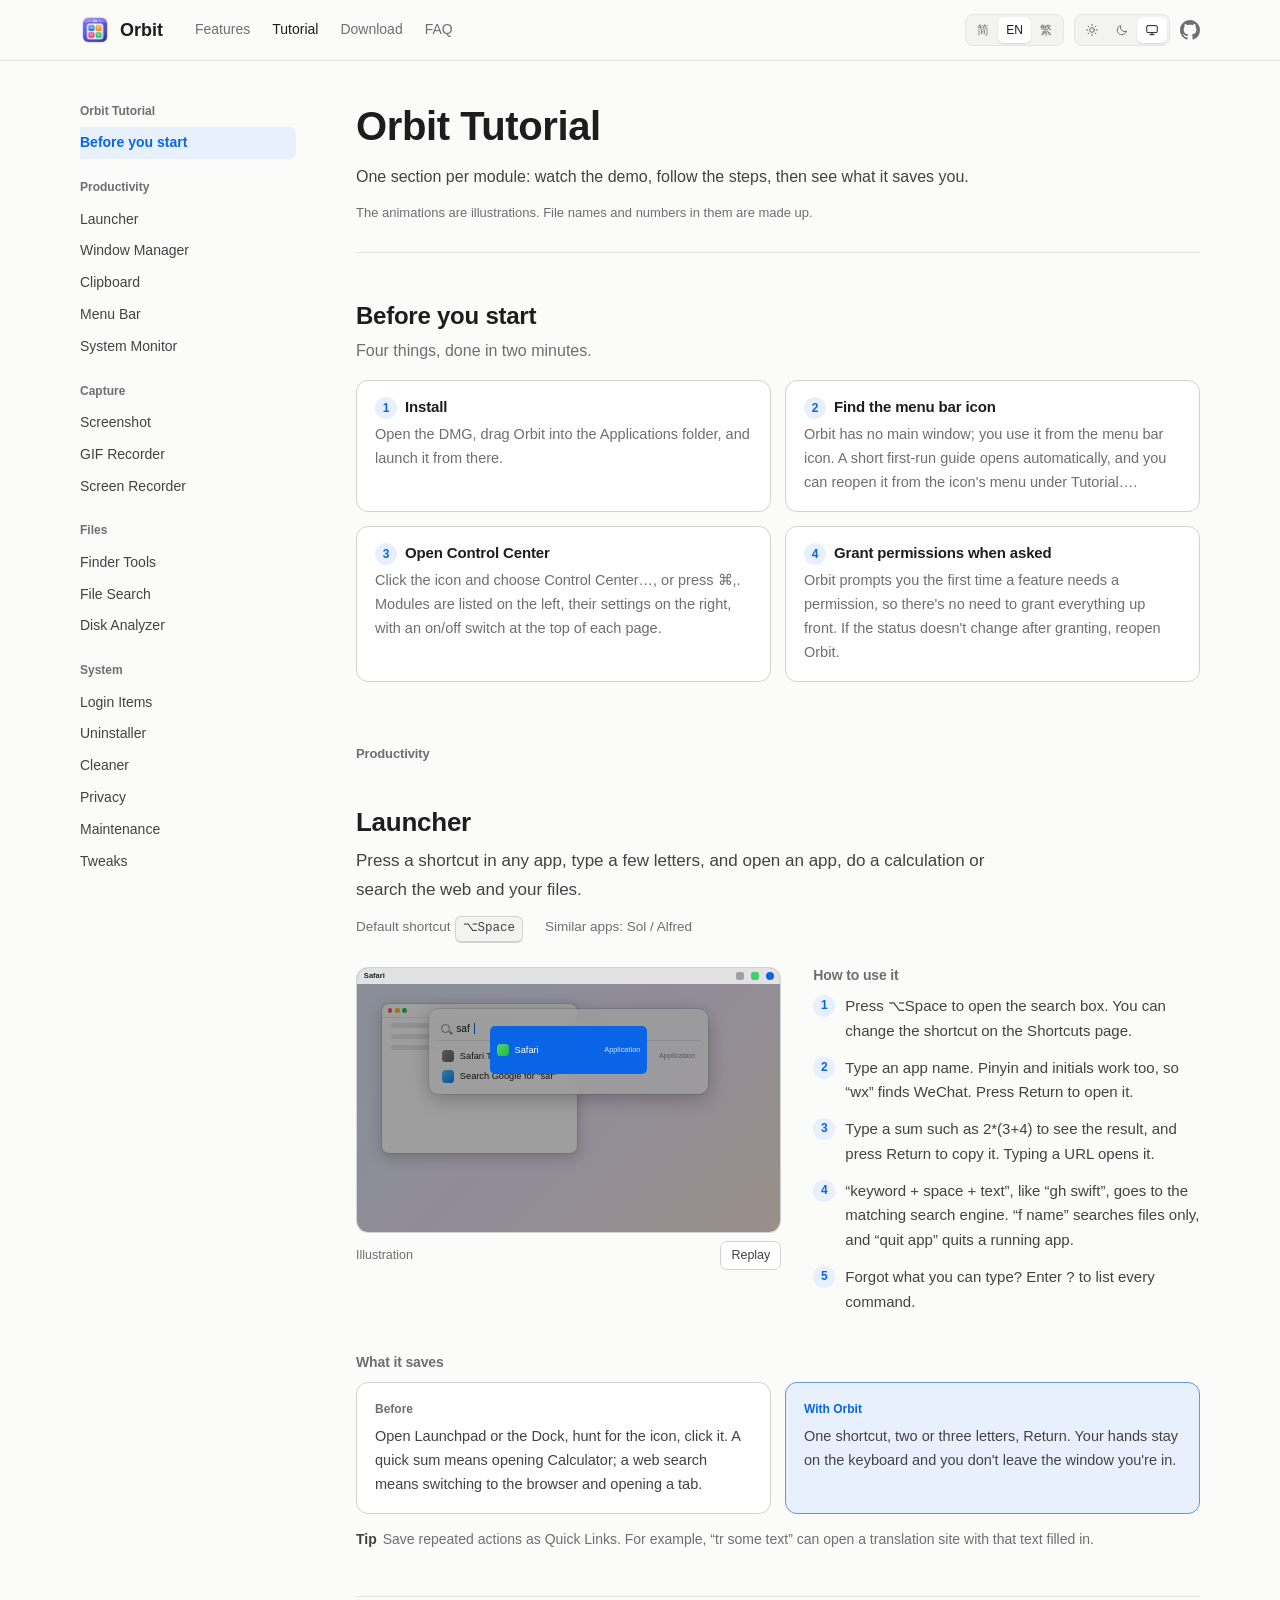
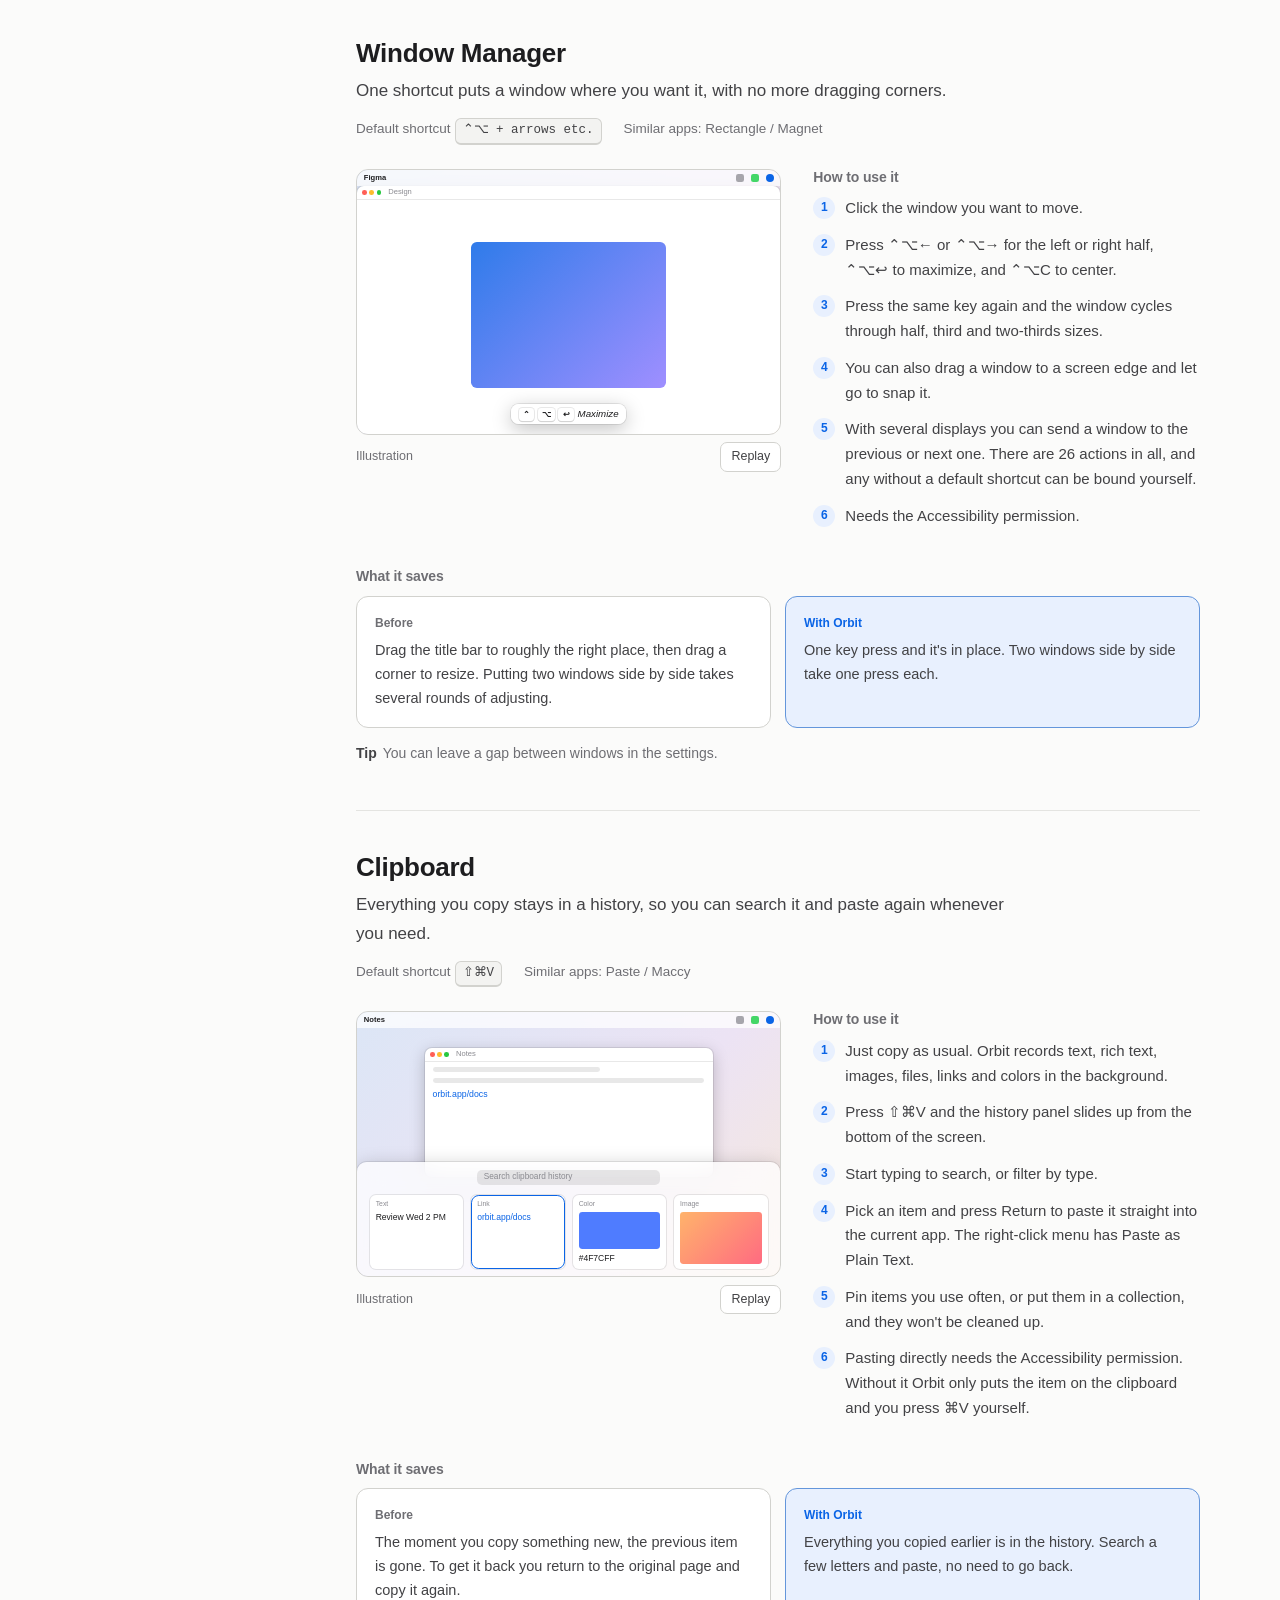
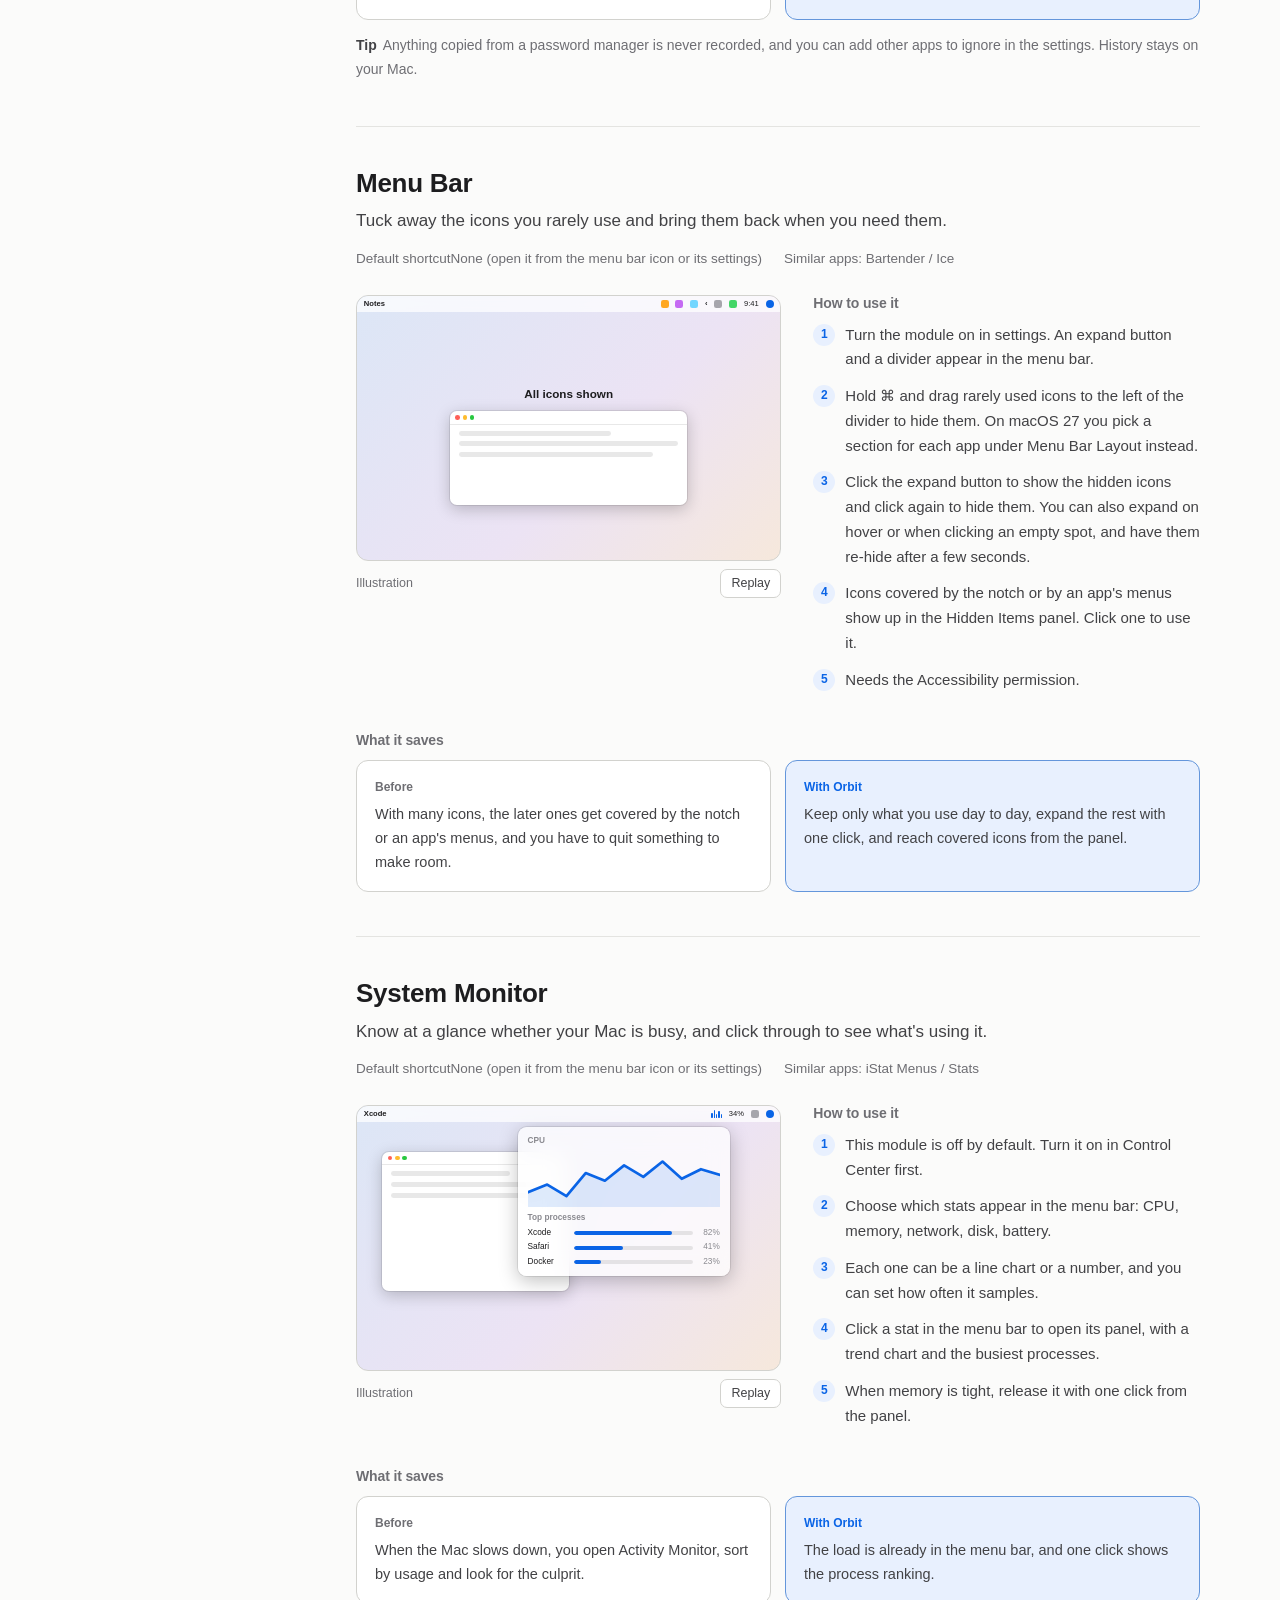
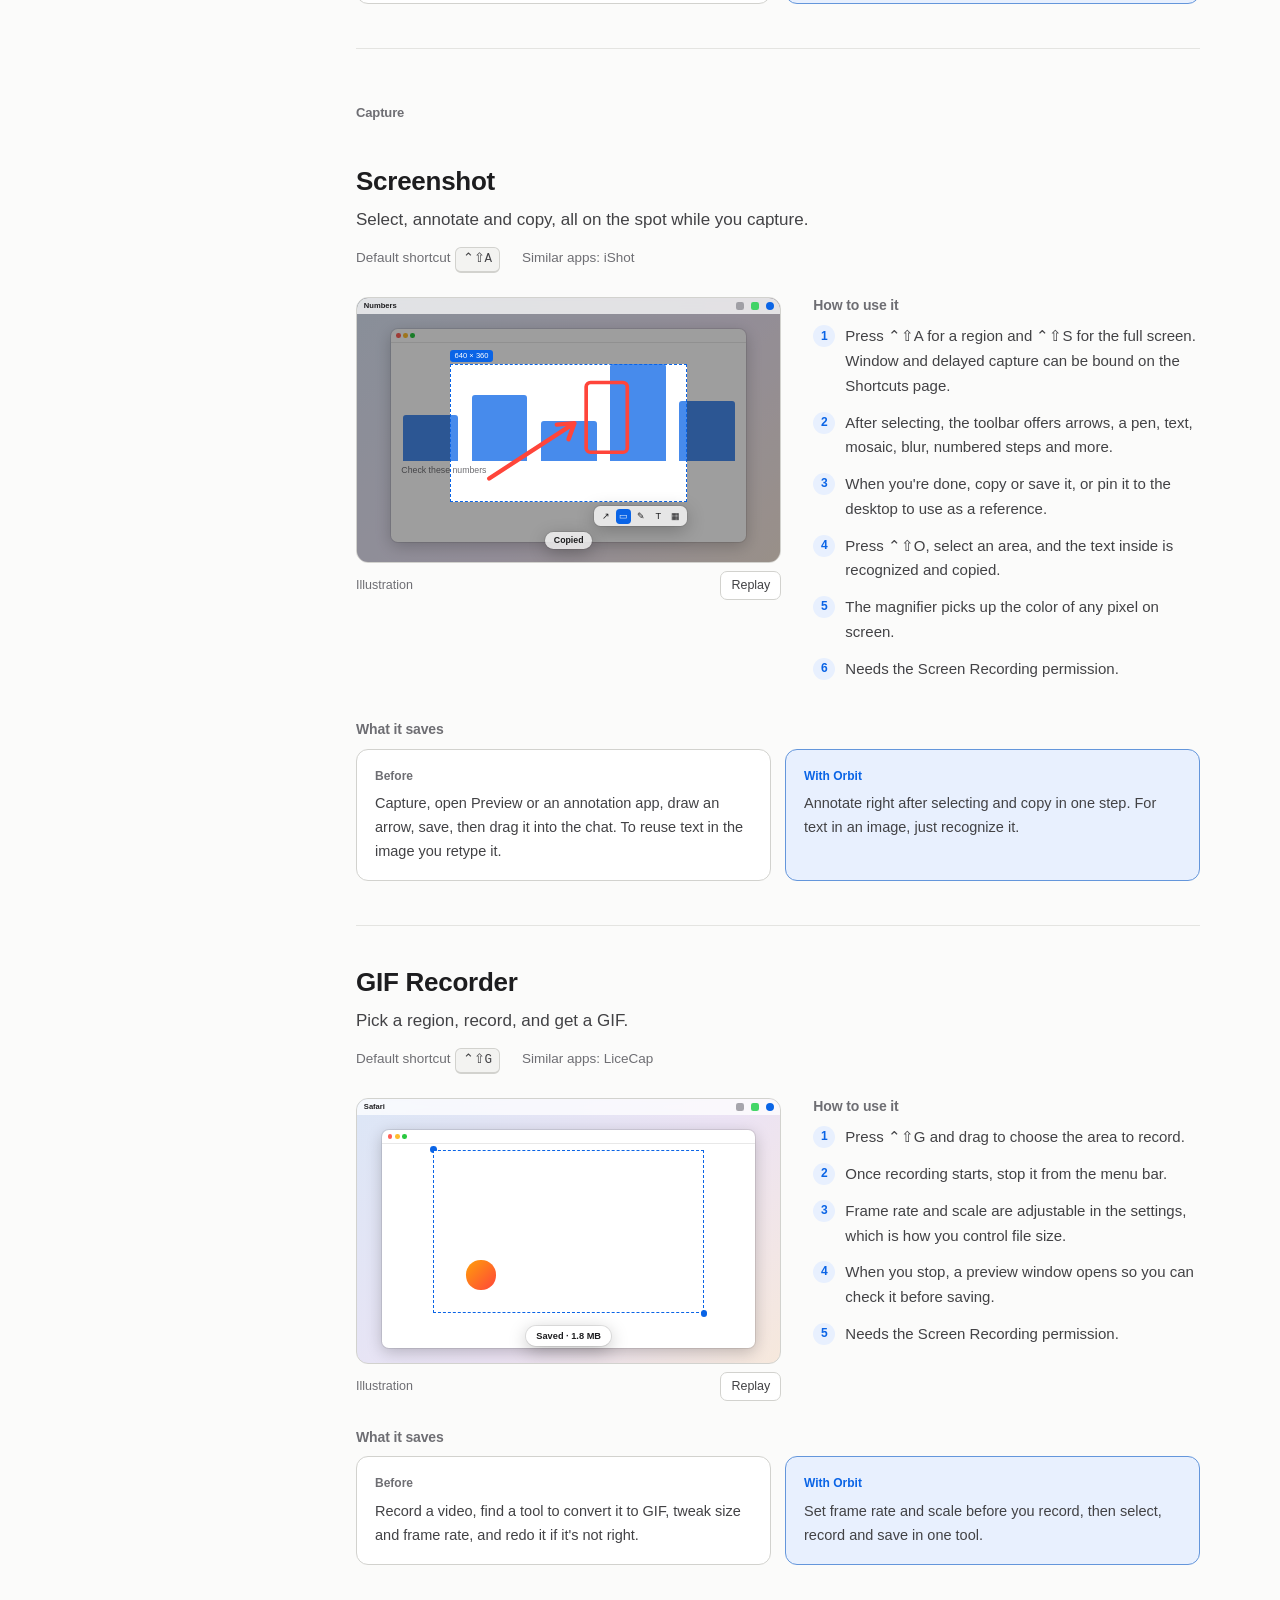
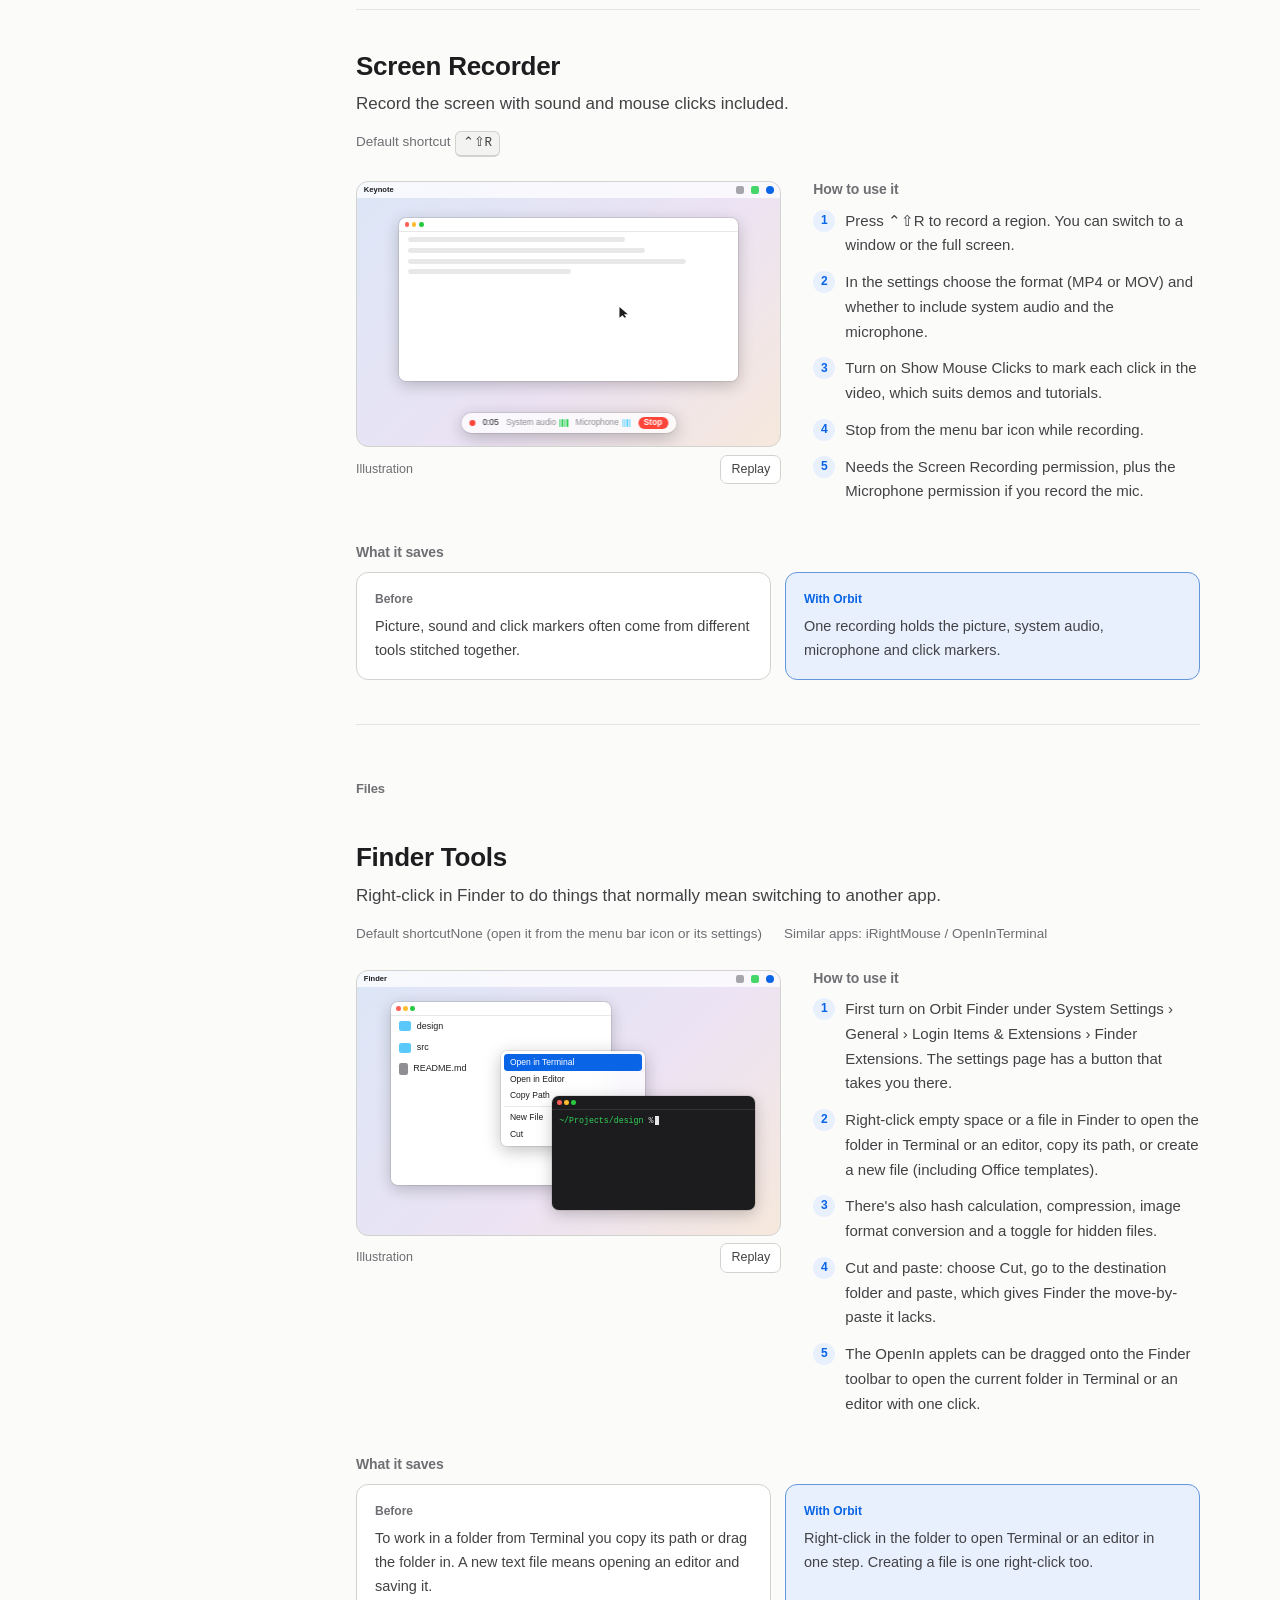
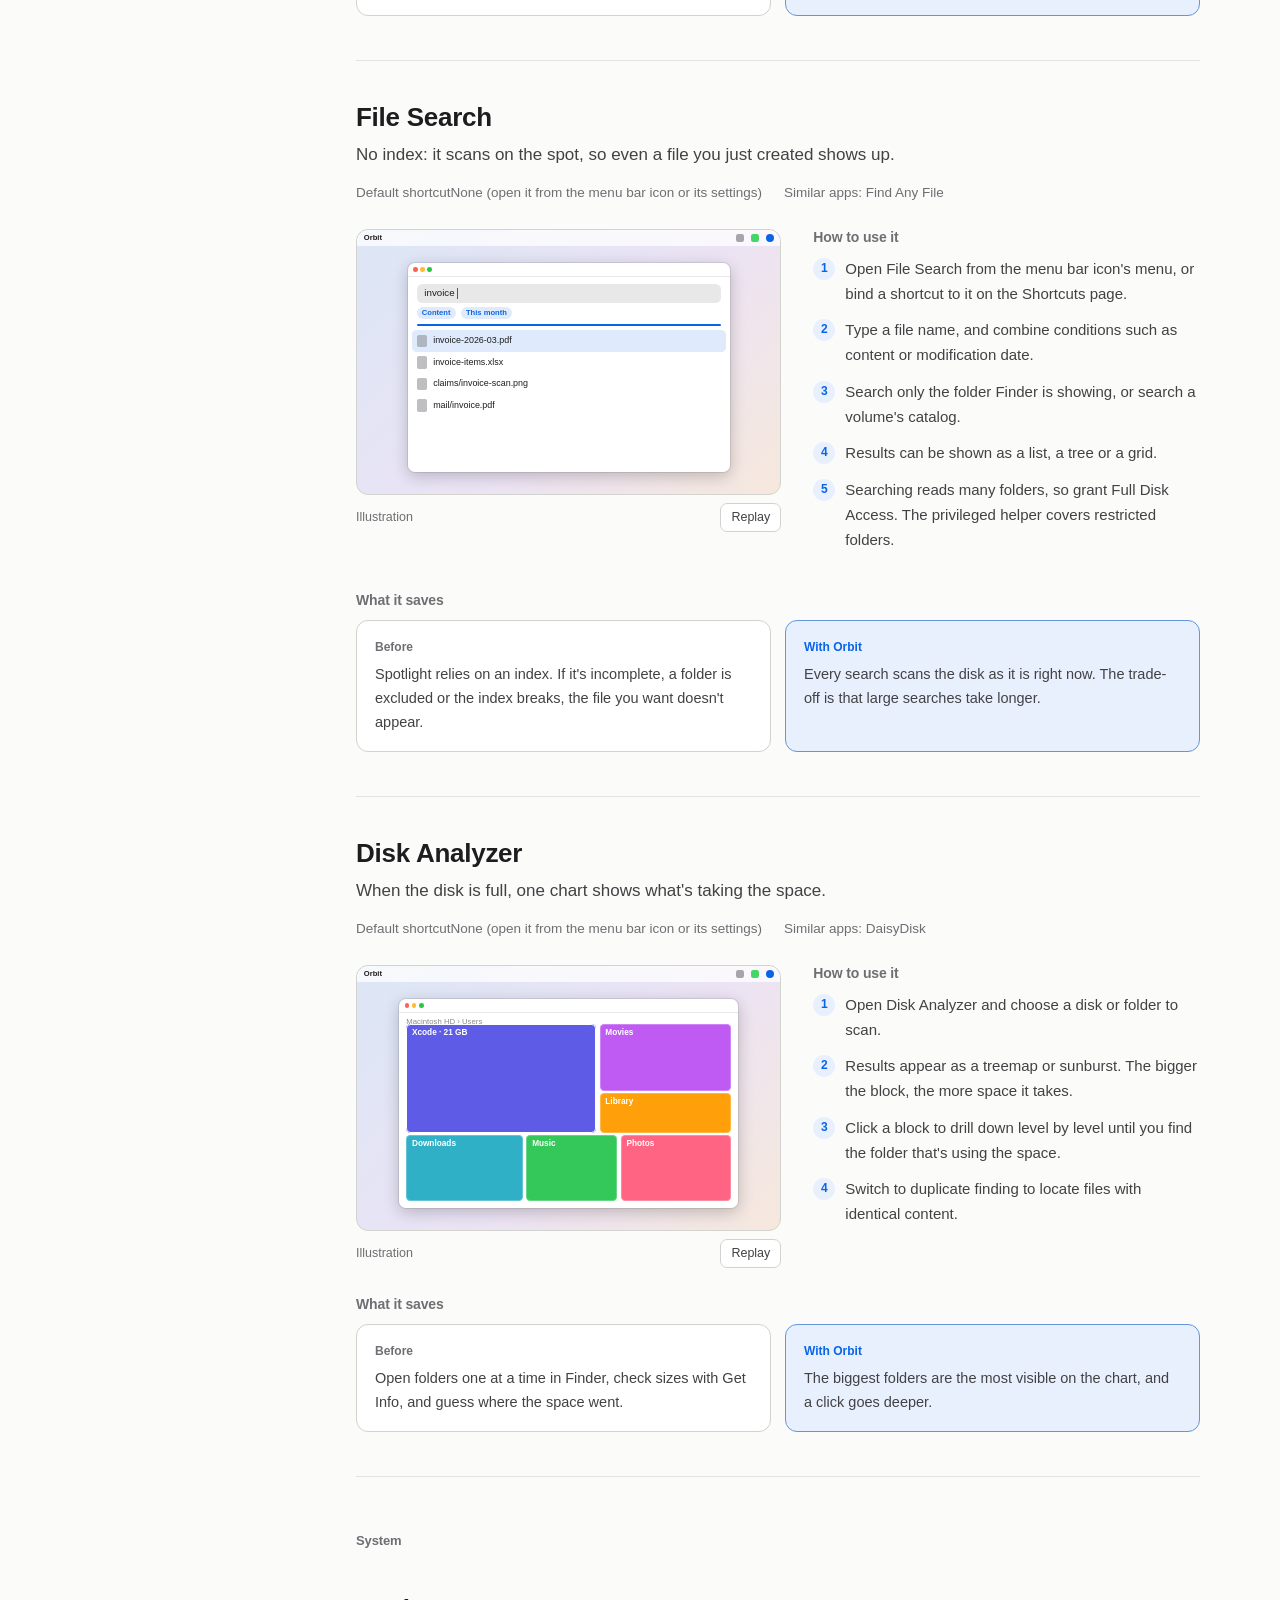
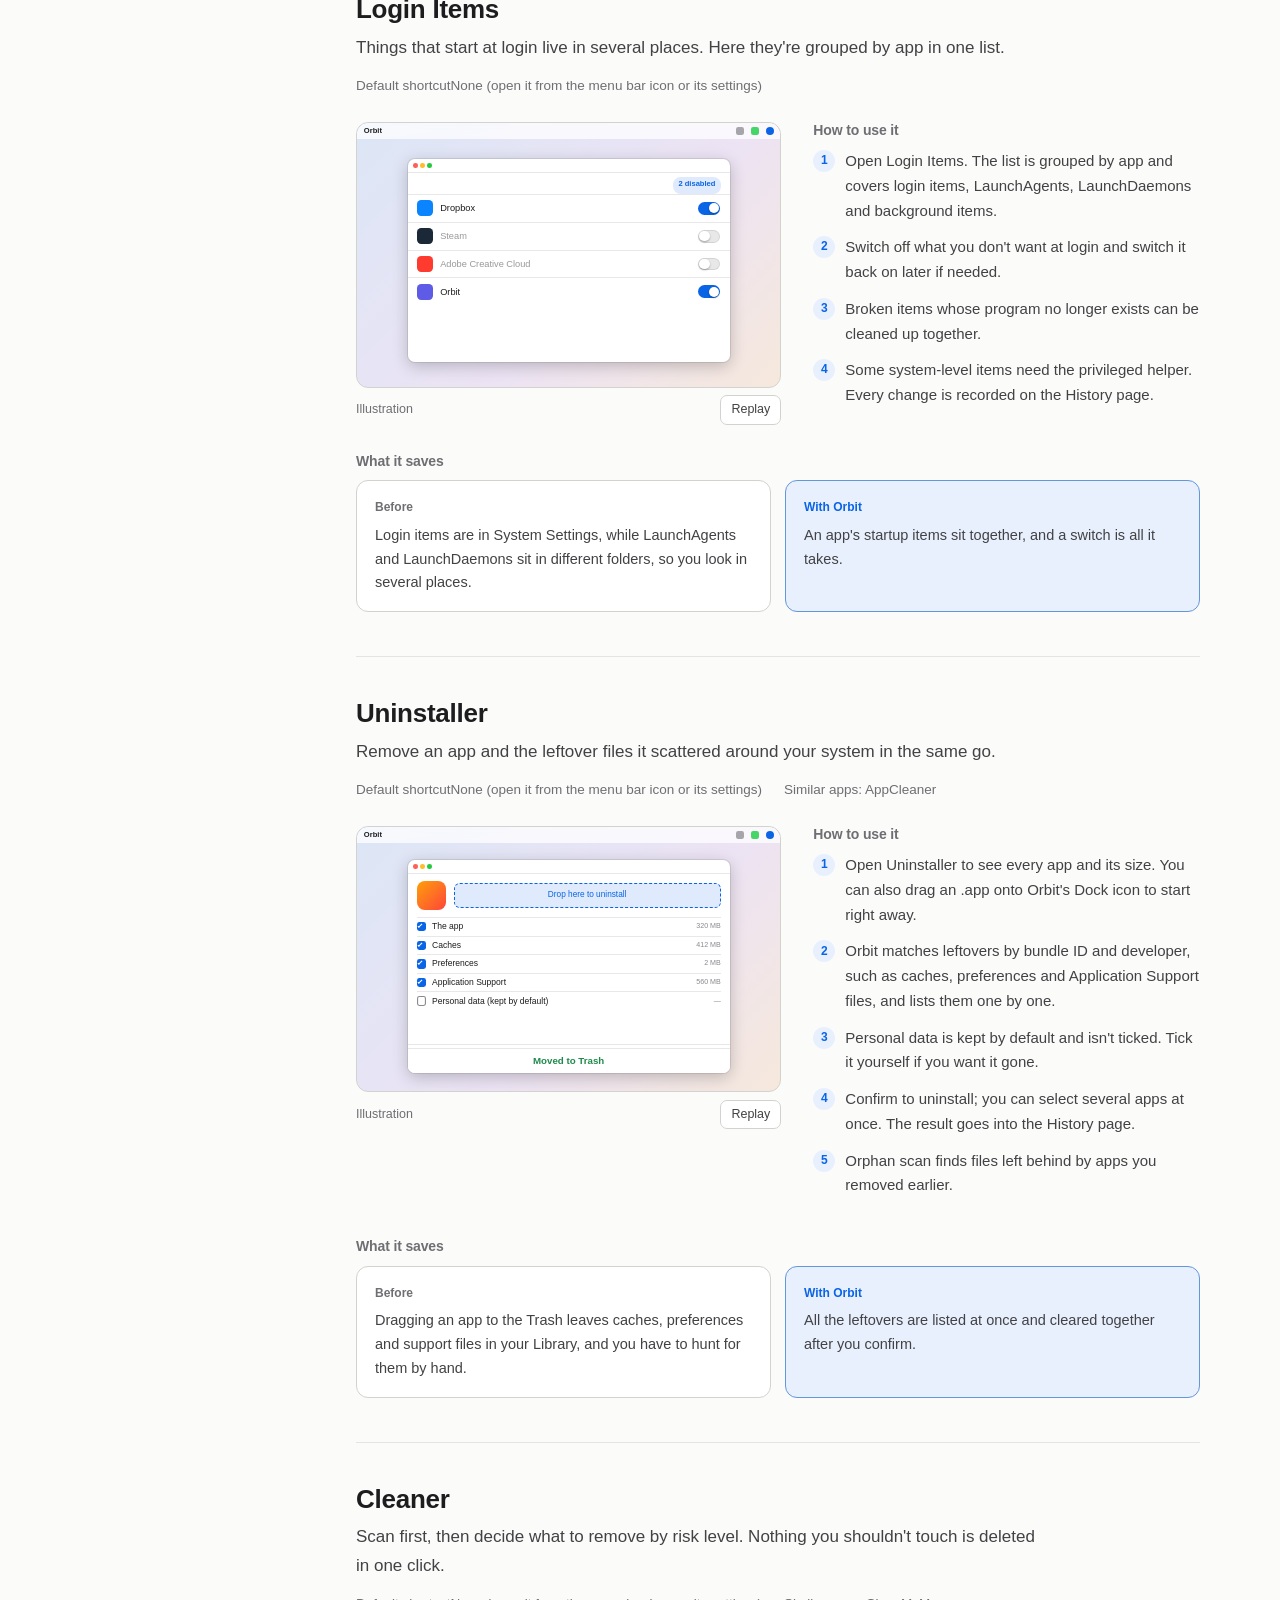
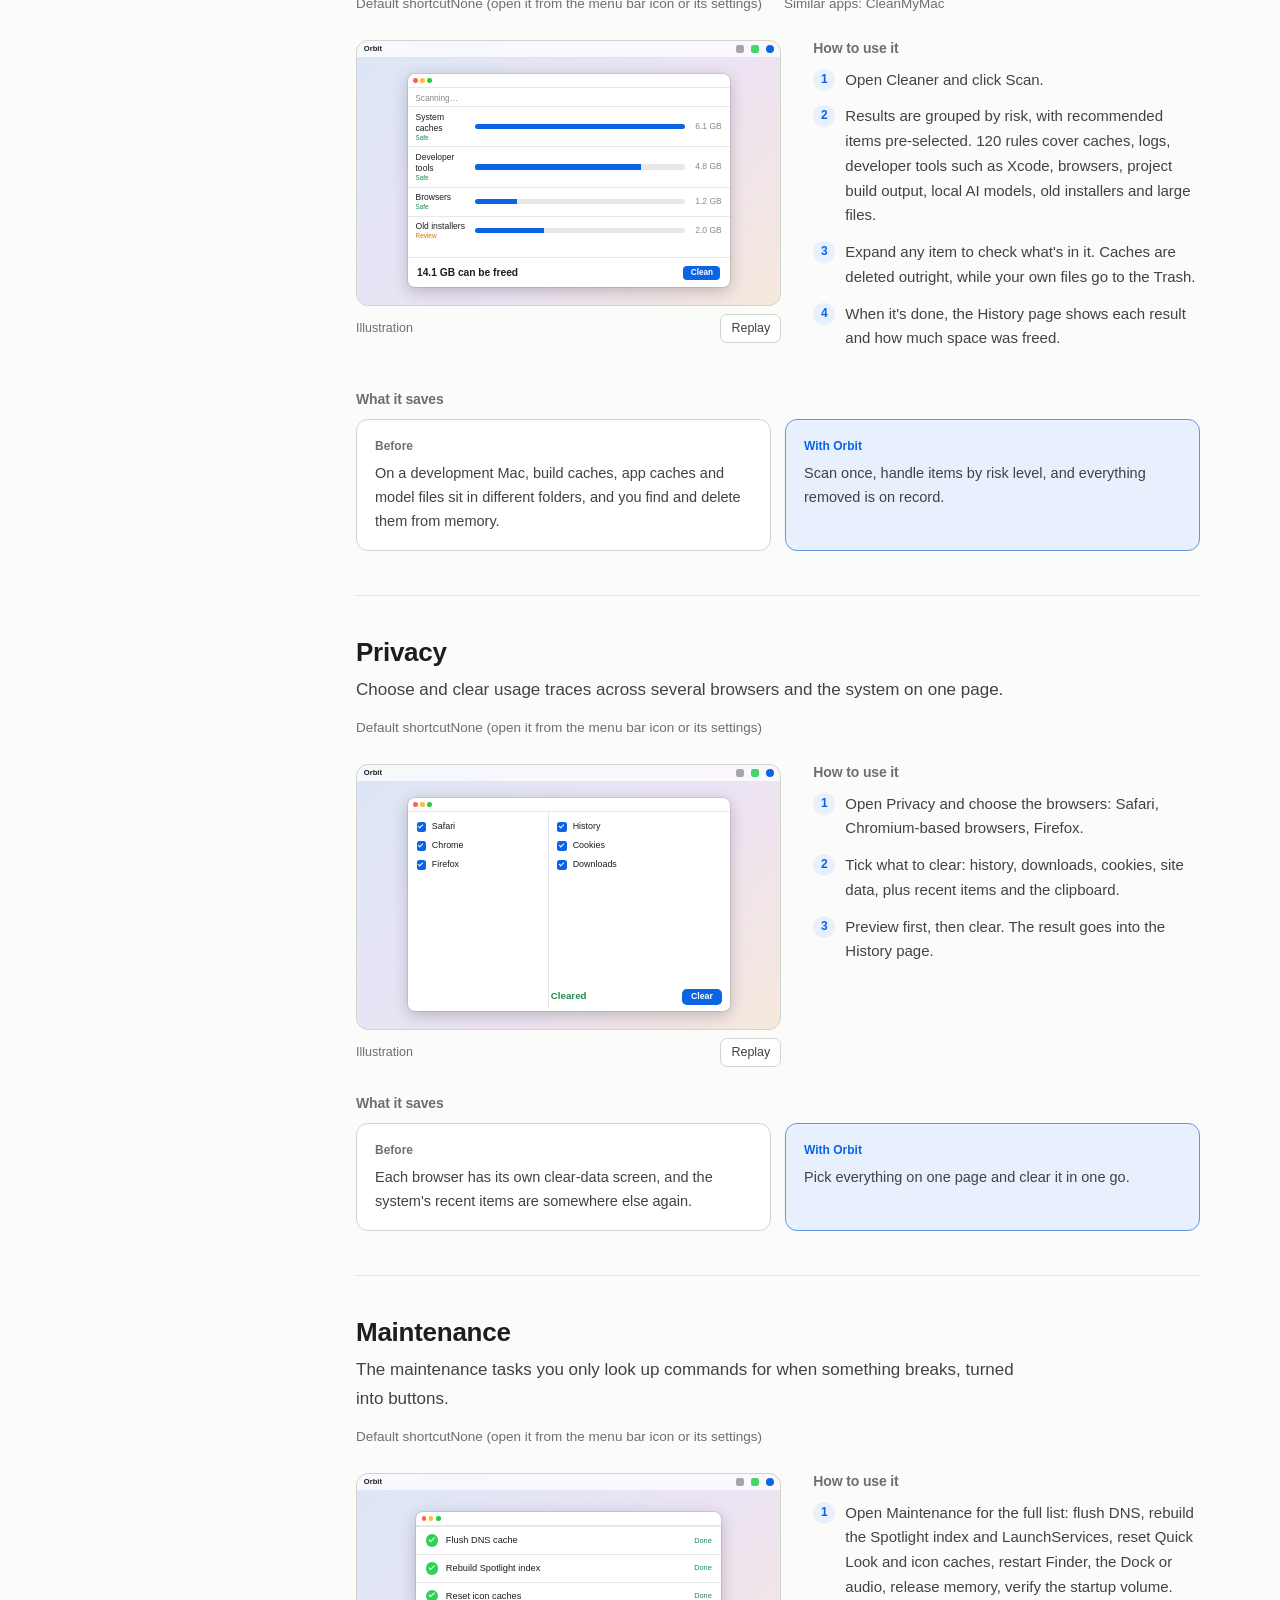
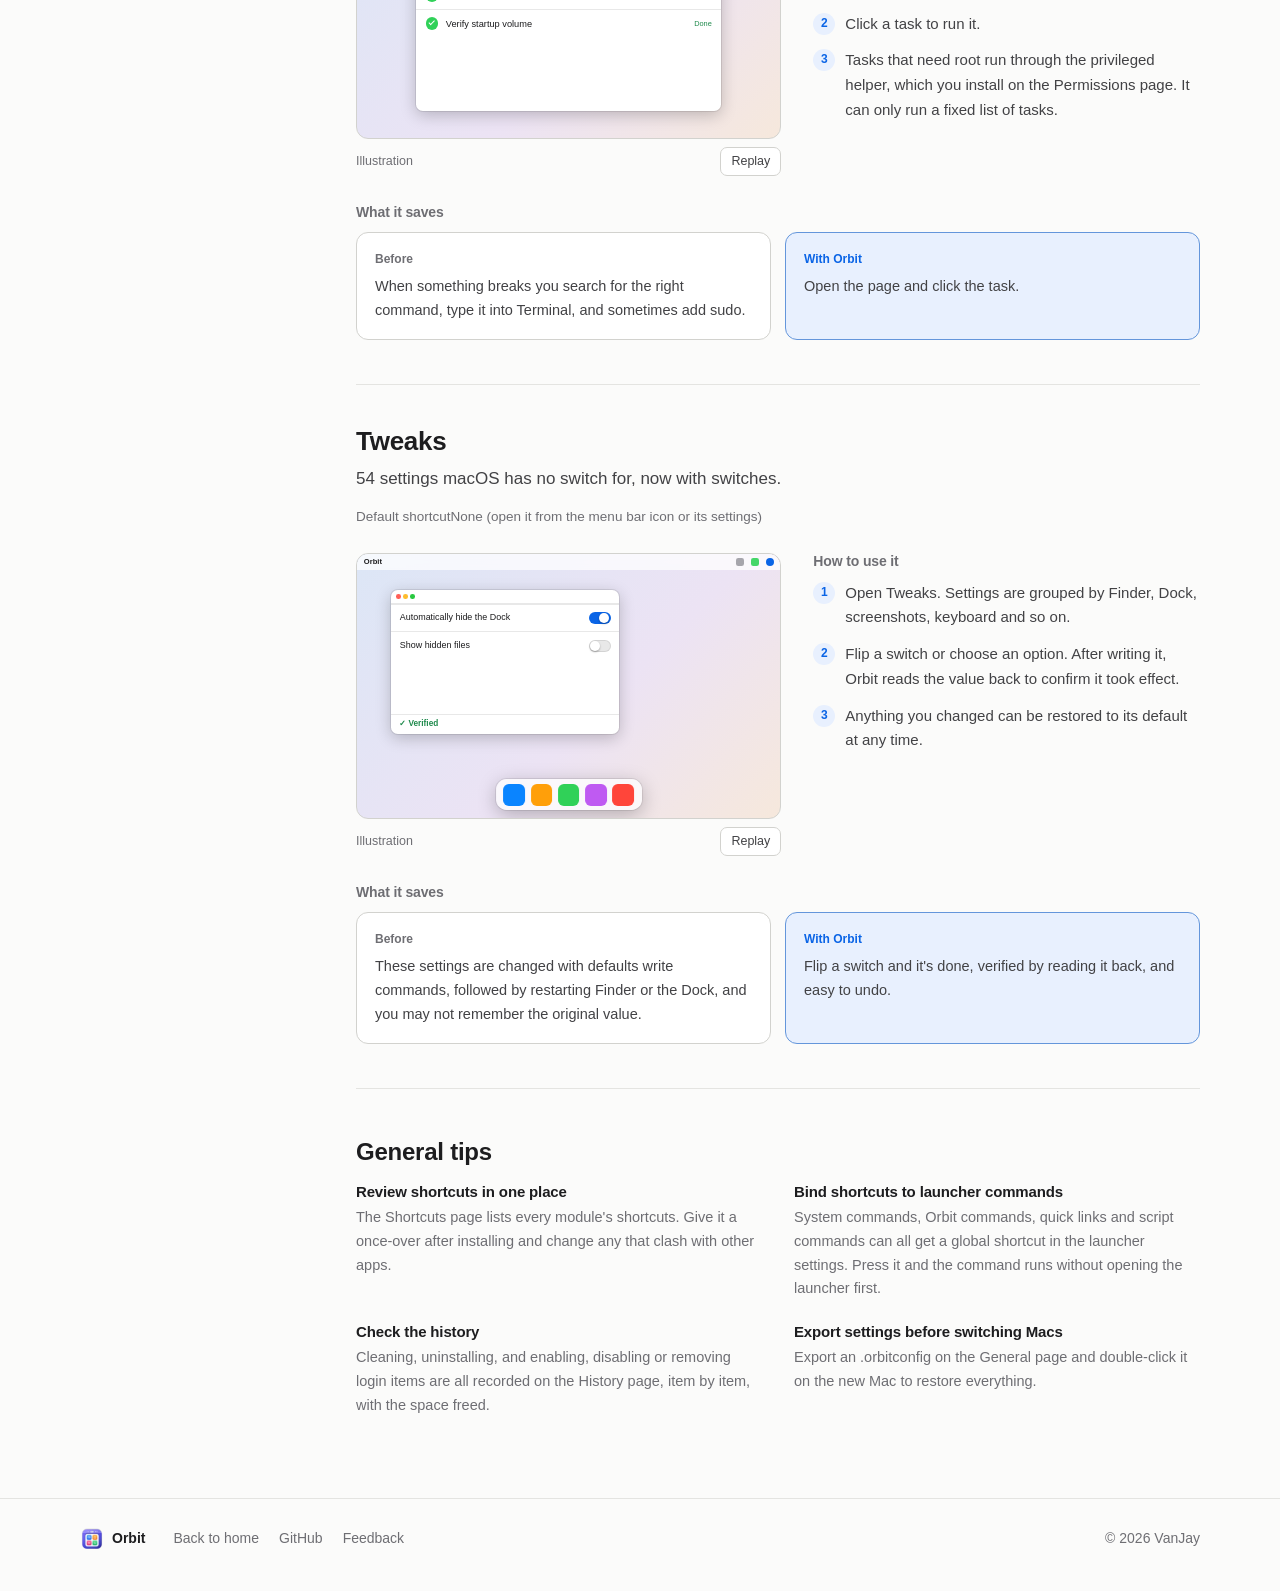
==== tutorial.html @ 615c51c2 "主页改版为克制的产品官网风格，新增使用教程页（17 个模块的动画演示、步骤与提效对比，三种语言）" ====
<!DOCTYPE html>
<html lang="zh-Hans">
<head>
<meta charset="utf-8">
<meta name="viewport" content="width=device-width, initial-scale=1, viewport-fit=cover">
<title>Orbit 使用教程</title>
<meta name="description" content="逐个模块介绍 Orbit 怎么用，以及每个模块能省下哪些步骤，附动画演示。">
<meta name="color-scheme" content="light dark">
<meta property="og:type" content="website">
<meta property="og:title" content="Orbit 使用教程">
<meta property="og:description" content="逐个模块介绍 Orbit 怎么用，以及每个模块能省下哪些步骤，附动画演示。">
<meta property="og:image" content="assets/icon-256.png">
<link rel="icon" type="image/png" sizes="64x64" href="assets/img/favicon-64.png">
<link rel="apple-touch-icon" href="assets/img/apple-touch-icon.png">
<script>
  (function () {
    var d = document.documentElement, pref = null, q = null;
    try { q = new URLSearchParams(location.search).get('theme'); } catch (e) {}
    try { pref = localStorage.getItem('orbit.theme'); } catch (e) {}
    if (q === 'light' || q === 'dark' || q === 'system') {
      pref = q;
    }
    if (pref !== 'light' && pref !== 'dark') {
      pref = 'system';
    }
    var dark = pref === 'dark' || (pref === 'system' && matchMedia('(prefers-color-scheme: dark)').matches);
    d.setAttribute('data-theme', dark ? 'dark' : 'light');
    d.setAttribute('data-theme-pref', pref);
  })();
</script>
<link rel="stylesheet" href="assets/site.css">
<link rel="stylesheet" href="assets/demos.css">
<link rel="stylesheet" href="assets/tutorial.css">
<script src="assets/data.js" defer></script>
<script src="assets/site.js" defer></script>
<script src="assets/demos.js" defer></script>
<script src="assets/tutorial.js" defer></script>
</head>
<body data-title-key="tutTitle" data-desc-key="tutDesc">
<a class="skip" href="#main" data-i18n="skip">跳到正文</a>

<header class="top">
  <div class="wrap top-in">
    <a class="brand" href="./" aria-label="Orbit">
      <img src="assets/img/icon-64.webp" srcset="assets/img/icon-64.webp 1x, assets/img/icon-128.webp 2x" width="30" height="30" alt="" decoding="async">
      <span>Orbit</span>
    </a>
    <nav class="nav">
      <a href="./#features" data-i18n="navFeatures">功能</a>
      <a href="tutorial.html" aria-current="page" data-i18n="navTutorial">使用教程</a>
      <a href="./#download" data-i18n="navDownload">下载</a>
      <a href="./#faq" data-i18n="navFaq">常见问题</a>
    </nav>
    <div class="ctrls">
      <div class="seg" role="group" id="langSeg" aria-label="语言" data-i18n-attr="aria-label:langLabel">
        <button type="button" data-lang="zh-Hans" lang="zh-Hans">简</button>
        <button type="button" data-lang="en" lang="en">EN</button>
        <button type="button" data-lang="zh-Hant" lang="zh-Hant">繁</button>
      </div>
      <div class="seg" role="group" id="themeSeg" aria-label="外观" data-i18n-attr="aria-label:themeLabel">
        <button type="button" data-theme-btn="light" aria-label="浅色" title="浅色" data-i18n-attr="aria-label:themeLight;title:themeLight">
          <svg viewBox="0 0 24 24" aria-hidden="true"><circle cx="12" cy="12" r="4"/><path d="M12 2.5v2M12 19.5v2M2.5 12h2M19.5 12h2M5.3 5.3l1.4 1.4M17.3 17.3l1.4 1.4M5.3 18.7l1.4-1.4M17.3 6.7l1.4-1.4"/></svg>
        </button>
        <button type="button" data-theme-btn="dark" aria-label="深色" title="深色" data-i18n-attr="aria-label:themeDark;title:themeDark">
          <svg viewBox="0 0 24 24" aria-hidden="true"><path d="M19.5 14.5A8 8 0 0 1 9.5 4.5a8 8 0 1 0 10 10z"/></svg>
        </button>
        <button type="button" data-theme-btn="system" aria-label="跟随系统" title="跟随系统" data-i18n-attr="aria-label:themeSystem;title:themeSystem">
          <svg viewBox="0 0 24 24" aria-hidden="true"><rect x="3" y="4.5" width="18" height="12" rx="2"/><path d="M8.5 20h7M12 16.5V20"/></svg>
        </button>
      </div>
      <a class="gh" href="https://github.com/wangwanjie/Orbit" aria-label="GitHub" data-i18n-attr="aria-label:ghLabel">
        <svg viewBox="0 0 16 16" aria-hidden="true"><path fill="currentColor" d="M8 0C3.58 0 0 3.58 0 8c0 3.54 2.29 6.53 5.47 7.59.4.07.55-.17.55-.38 0-.19-.01-.82-.01-1.49-2.01.37-2.53-.49-2.69-.94-.09-.23-.48-.94-.82-1.13-.28-.15-.68-.52-.01-.53.63-.01 1.08.58 1.23.82.72 1.21 1.87.87 2.33.66.07-.52.28-.87.51-1.07-1.78-.2-3.64-.89-3.64-3.95 0-.87.31-1.59.82-2.15-.08-.2-.36-1.02.08-2.12 0 0 .67-.21 2.2.82.64-.18 1.32-.27 2-.27.68 0 1.36.09 2 .27 1.53-1.04 2.2-.82 2.2-.82.44 1.1.16 1.92.08 2.12.51.56.82 1.27.82 2.15 0 3.07-1.87 3.75-3.65 3.95.29.25.54.73.54 1.48 0 1.07-.01 1.93-.01 2.2 0 .21.15.46.55.38A8.013 8.013 0 0 0 16 8c0-4.42-3.58-8-8-8z"/></svg>
      </a>
    </div>
  </div>
</header>

<main id="main" class="wrap tut">
  <aside class="toc" id="toc" aria-label="教程目录" data-i18n-attr="aria-label:tocLabel"></aside>
  <div class="tut-body">
    <header class="tut-head">
      <h1 data-i18n="tutH1">Orbit 使用教程</h1>
      <p data-i18n="tutLead"></p>
      <p class="fine" data-i18n="tutNote"></p>
    </header>
    <div id="tutContent"></div>
  </div>
</main>

<footer class="foot">
  <div class="wrap foot-in">
    <div class="foot-brand">
      <img src="assets/img/icon-64.webp" width="24" height="24" alt="" loading="lazy" decoding="async">
      <span>Orbit</span>
    </div>
    <nav class="foot-links" aria-label="页脚链接" data-i18n-attr="aria-label:footLabel">
      <a href="./" data-i18n="backHome">返回首页</a>
      <a href="https://github.com/wangwanjie/Orbit">GitHub</a>
      <a href="https://github.com/wangwanjie/Orbit/issues" data-i18n="feedback">反馈</a>
    </nav>
    <p class="copy">© 2026 VanJay</p>
  </div>
</footer>
</body>
</html>
---- assets/site.css ----
/* Orbit 官网：安静的系统风格。浅色为默认，深色跟随系统或手动切换。 */
:root {
  --sans: -apple-system, BlinkMacSystemFont, "SF Pro Text", "PingFang SC", "Hiragino Sans GB", "Microsoft YaHei", sans-serif;
  --display: -apple-system, BlinkMacSystemFont, "SF Pro Display", "PingFang SC", "Hiragino Sans GB", "Microsoft YaHei", sans-serif;
  --mono: ui-monospace, "SF Mono", SFMono-Regular, Menlo, Consolas, monospace;
  --r: 12px;
}
:lang(zh-Hant) {
  --sans: -apple-system, BlinkMacSystemFont, "SF Pro Text", "PingFang TC", "Hiragino Sans CNS", "Microsoft JhengHei", sans-serif;
  --display: -apple-system, BlinkMacSystemFont, "SF Pro Display", "PingFang TC", "Hiragino Sans CNS", "Microsoft JhengHei", sans-serif;
}
[data-theme="light"] {
  color-scheme: light;
  --bg: #fbfbfa;
  --bg-2: #f3f3f1;
  --ink: #1d1d1f;
  --ink-2: #424245;
  --muted: #6e6e73;
  --line: #e4e4e1;
  --line-2: #d2d2ce;
  --panel: #ffffff;
  --accent: #0a64e6;
  --accent-ink: #ffffff;
  --accent-soft: #e8f0fe;
  --shadow: 0 1px 2px rgba(0, 0, 0, .05), 0 12px 32px -12px rgba(0, 0, 0, .18);
  --good: #1f8a4c;
}
[data-theme="dark"] {
  color-scheme: dark;
  --bg: #121214;
  --bg-2: #1a1a1d;
  --ink: #f5f5f7;
  --ink-2: #d2d2d7;
  --muted: #9a9aa2;
  --line: #2a2a2e;
  --line-2: #3a3a40;
  --panel: #1c1c1f;
  --accent: #4d96ff;
  --accent-ink: #0b0b0d;
  --accent-soft: #1b2a45;
  --shadow: 0 1px 2px rgba(0, 0, 0, .4), 0 16px 40px -14px rgba(0, 0, 0, .7);
  --good: #4cc27a;
}

* { box-sizing: border-box; }
html { -webkit-text-size-adjust: 100%; scroll-behavior: smooth; scroll-padding-top: 84px; }
body {
  margin: 0;
  font-family: var(--sans);
  font-size: 16px;
  line-height: 1.7;
  color: var(--ink);
  background: var(--bg);
  -webkit-font-smoothing: antialiased;
}
a { color: var(--accent); text-decoration: none; }
a:hover { text-decoration: underline; }
img { max-width: 100%; height: auto; display: block; }
h1, h2, h3 { font-family: var(--display); line-height: 1.25; margin: 0; letter-spacing: -.01em; text-wrap: balance; }
p { margin: 0; }
code, kbd { font-family: var(--mono); font-size: .88em; }
code { padding: .1em .38em; border-radius: 5px; background: var(--bg-2); border: 1px solid var(--line); }
.wrap { width: min(1120px, 100% - 40px); margin: 0 auto; }
.skip { position: absolute; left: -999px; top: 8px; }
.skip:focus { left: 12px; z-index: 100; padding: 8px 12px; background: var(--panel); border-radius: 8px; }
:focus-visible { outline: 2px solid var(--accent); outline-offset: 2px; border-radius: 4px; }

/* 页头 */
.top {
  position: sticky; top: 0; z-index: 50;
  background: color-mix(in srgb, var(--bg) 86%, transparent);
  backdrop-filter: saturate(180%) blur(14px);
  -webkit-backdrop-filter: saturate(180%) blur(14px);
  border-bottom: 1px solid var(--line);
}
.top-in { display: flex; align-items: center; gap: 24px; height: 60px; }
.brand { display: flex; align-items: center; gap: 10px; font-family: var(--display); font-weight: 650; font-size: 18px; color: var(--ink); }
.brand:hover { text-decoration: none; }
.brand img { border-radius: 7px; }
.nav { display: flex; gap: 22px; font-size: 14px; margin-left: 8px; }
.nav a { color: var(--muted); }
.nav a:hover, .nav a[aria-current="page"] { color: var(--ink); text-decoration: none; }
.ctrls { margin-left: auto; display: flex; align-items: center; gap: 10px; }
.seg { display: inline-flex; padding: 2px; border-radius: 8px; background: var(--bg-2); border: 1px solid var(--line); }
.seg button {
  font: inherit; font-size: 12px; line-height: 1; min-width: 30px; height: 26px; padding: 0 8px;
  border: 0; border-radius: 6px; background: transparent; color: var(--muted); cursor: pointer;
  display: inline-flex; align-items: center; justify-content: center;
}
.seg button[aria-pressed="true"] { background: var(--panel); color: var(--ink); box-shadow: 0 1px 2px rgba(0, 0, 0, .12); }
.seg svg { width: 14px; height: 14px; fill: none; stroke: currentColor; stroke-width: 1.7; stroke-linecap: round; stroke-linejoin: round; }
.gh { display: inline-flex; color: var(--muted); }
.gh:hover { color: var(--ink); }
.gh svg { width: 20px; height: 20px; }

/* 按钮 */
.btn {
  display: inline-flex; align-items: center; gap: 8px; height: 44px; padding: 0 20px;
  border-radius: 10px; font-size: 15px; font-weight: 600; border: 1px solid transparent; cursor: pointer;
}
.btn:hover { text-decoration: none; }
.btn svg { width: 18px; height: 18px; fill: none; stroke: currentColor; stroke-width: 2; stroke-linecap: round; stroke-linejoin: round; }
.btn-primary { background: var(--accent); color: var(--accent-ink); }
.btn-primary:hover { filter: brightness(1.08); }
.btn-ghost { background: transparent; color: var(--ink); border-color: var(--line-2); }
.btn-ghost:hover { background: var(--bg-2); }
.fine { font-size: 13px; color: var(--muted); }
.fine a { color: inherit; text-decoration: underline; text-underline-offset: 3px; }

/* 首屏 */
.hero { padding: 72px 0 56px; display: grid; grid-template-columns: minmax(0, 1fr) minmax(0, 1.15fr); gap: 56px; align-items: center; }
.hero h1 { font-size: clamp(32px, 4.4vw, 48px); font-weight: 700; }
.hero .lead { margin-top: 20px; font-size: 17px; color: var(--ink-2); max-width: 34em; }
.cta { display: flex; flex-wrap: wrap; gap: 10px; margin-top: 28px; }
.hero .fine { margin-top: 16px; }

/* macOS 窗口框：用于放截图 */
.window { margin: 0; border-radius: 12px; overflow: hidden; background: var(--panel); border: 1px solid var(--line-2); box-shadow: var(--shadow); }
.window figcaption { padding: 10px 16px; font-size: 13px; color: var(--muted); border-top: 1px solid var(--line); }
.win-stack { position: relative; aspect-ratio: 3 / 2; background: #1c1c1e; }
.win-stack img { position: absolute; inset: 0; width: 100%; height: 100%; object-fit: cover; opacity: 0; transition: opacity .25s; }
.win-stack img.is-on { opacity: 1; }

/* 分区 */
.sec { padding: 64px 0; border-top: 1px solid var(--line); }
.sec-head { margin-bottom: 32px; max-width: 42em; }
.sec-head h2 { font-size: clamp(24px, 3vw, 32px); font-weight: 700; }
.sec-head p { margin-top: 10px; color: var(--muted); }
.note { margin-top: 20px; font-size: 14px; color: var(--muted); max-width: 46em; }

/* 功能列表：分组表格 */
.group + .group { margin-top: 36px; }
.group h3 { font-size: 15px; font-weight: 650; color: var(--muted); margin-bottom: 8px; }
.ftable { width: 100%; border-collapse: collapse; font-size: 15px; table-layout: fixed; }
.ftable th:nth-child(1) { width: 150px; }
.ftable th:nth-child(3) { width: 210px; }
.ftable th:nth-child(4) { width: 160px; }
.ftable th:nth-child(5) { width: 96px; }
.ftable th { text-align: left; font-weight: 500; font-size: 12px; color: var(--muted); padding: 0 12px 8px 0; }
.ftable td { padding: 12px 12px 12px 0; border-top: 1px solid var(--line); vertical-align: top; }
.ftable td:first-child { white-space: nowrap; font-weight: 600; }
.ftable td.alt { color: var(--muted); font-size: 14px; }
.ftable td.key { white-space: nowrap; }
.ftable td.go { text-align: right; white-space: nowrap; padding-right: 0; }
kbd.k {
  display: inline-block; padding: 1px 7px; border-radius: 6px; font-size: 12.5px;
  background: var(--bg-2); border: 1px solid var(--line-2); border-bottom-width: 2px; color: var(--ink-2);
}

/* 首页演示 */
.demo-row { display: grid; grid-template-columns: minmax(0, 1fr) minmax(0, 1fr); gap: 40px; align-items: center; }
.demo-row p { color: var(--muted); }

/* 截图切换 */
.views { display: grid; grid-template-columns: 240px minmax(0, 1fr); gap: 28px; align-items: start; }
.view-tabs { display: flex; flex-direction: column; gap: 4px; }
.view-tabs button {
  text-align: left; font: inherit; padding: 12px 14px; border-radius: 10px; border: 1px solid transparent;
  background: transparent; color: var(--ink); cursor: pointer;
}
.view-tabs button b { display: block; font-size: 15px; }
.view-tabs button small { display: block; margin-top: 2px; font-size: 13px; line-height: 1.5; color: var(--muted); }
.view-tabs button:hover { background: var(--bg-2); }
.view-tabs button[aria-selected="true"] { background: var(--panel); border-color: var(--line-2); }

/* 约定列表 */
.rules { display: grid; grid-template-columns: repeat(2, minmax(0, 1fr)); gap: 28px 48px; margin: 0; padding: 0; list-style: none; }
.rules h3 { font-size: 16px; font-weight: 650; }
.rules p { margin-top: 4px; color: var(--muted); font-size: 15px; }

/* 权限 */
.perms { border-top: 1px solid var(--line); }
.perm { display: grid; grid-template-columns: 240px 1fr; gap: 20px; padding: 14px 0; border-bottom: 1px solid var(--line); }
.perm b { font-weight: 600; }
.perm span { color: var(--muted); }

/* 下载 */
.pads { display: grid; grid-template-columns: repeat(2, minmax(0, 1fr)); gap: 14px; }
.pad {
  display: flex; flex-direction: column; gap: 4px; padding: 20px; border-radius: var(--r);
  background: var(--panel); border: 1px solid var(--line-2); color: var(--ink);
}
.pad:hover { text-decoration: none; border-color: var(--accent); }
.pad b { font-size: 17px; }
.pad span { color: var(--muted); font-size: 14px; }
.pad .pad-file { margin-top: 10px; font-family: var(--mono); font-size: 12.5px; color: var(--accent); }
.split { display: grid; grid-template-columns: minmax(0, 1fr) minmax(0, 1.1fr); gap: 48px; align-items: center; }
.split h2 { font-size: clamp(24px, 3vw, 32px); font-weight: 700; }
.split p { margin-top: 12px; color: var(--ink-2); }
.split .fine { margin-top: 14px; }

/* FAQ */
.faq details { border-top: 1px solid var(--line); }
.faq details:last-child { border-bottom: 1px solid var(--line); }
.faq summary { cursor: pointer; padding: 16px 0; font-weight: 600; list-style: none; display: flex; justify-content: space-between; gap: 16px; }
.faq summary::-webkit-details-marker { display: none; }
.faq summary::after { content: "+"; color: var(--muted); font-weight: 400; }
.faq details[open] summary::after { content: "−"; }
.faq details p { padding: 0 0 18px; color: var(--muted); max-width: 46em; }
.credits { margin-top: 28px; font-size: 13px; color: var(--muted); }
.credits a { color: inherit; text-decoration: underline; text-underline-offset: 3px; }

/* 页脚 */
.foot { border-top: 1px solid var(--line); padding: 28px 0 40px; }
.foot-in { display: flex; flex-wrap: wrap; align-items: center; gap: 12px 28px; font-size: 14px; }
.foot-brand { display: flex; align-items: center; gap: 8px; font-weight: 650; }
.foot-brand img { border-radius: 6px; }
.foot-links { display: flex; gap: 20px; }
.foot-links a { color: var(--muted); }
.copy { margin-left: auto; color: var(--muted); }

@media (max-width: 900px) {
  .hero, .split, .demo-row { grid-template-columns: 1fr; gap: 32px; }
  .hero { padding-top: 44px; }
  .views { grid-template-columns: 1fr; }
  .view-tabs { flex-direction: row; overflow-x: auto; }
  .view-tabs button { min-width: 180px; }
  .rules, .pads { grid-template-columns: 1fr; }
  .perm { grid-template-columns: 1fr; gap: 2px; }
  .ftable .alt, .ftable th.alt { display: none; }
}
@media (max-width: 640px) {
  .nav { display: none; }
  .ftable th.key, .ftable td.key { display: none; }
  .copy { margin-left: 0; }
}
---- assets/demos.css ----
/* 教程里的示意动画。
   约定：不加任何动画时（减少动态效果）元素停在“最终状态”，所以基础样式就是结局画面，
   keyframes 从 0% 的初始状态演到结局。所有动画共用同一个周期 --T，保证循环对齐。 */

.stage {
  --T: 10s;
  position: relative; aspect-ratio: 16 / 10; overflow: hidden;
  container-type: inline-size;
  border-radius: 12px; border: 1px solid var(--line-2);
  user-select: none; -webkit-user-select: none;
  color: var(--wtext);
  background: var(--wall);
}
[data-theme="light"] .stage {
  --wall: linear-gradient(135deg, #dce6f6 0%, #ece3f4 58%, #f6e8dc 100%);
  --glass: rgba(255, 255, 255, .74); --win: #ffffff; --wtext: #1d1d1f; --wmute: #8a8a90;
  --wline: rgba(0, 0, 0, .09); --acc: #0a64e6; --acc-soft: rgba(10, 100, 230, .13); --dim: rgba(0, 0, 0, .38);
}
[data-theme="dark"] .stage {
  --wall: linear-gradient(135deg, #1b2336 0%, #2a2039 58%, #34261f 100%);
  --glass: rgba(44, 44, 50, .74); --win: #2a2a2e; --wtext: #f5f5f7; --wmute: #9a9aa2;
  --wline: rgba(255, 255, 255, .11); --acc: #4d96ff; --acc-soft: rgba(77, 150, 255, .2); --dim: rgba(0, 0, 0, .5);
}
.stage *, .stage *::before, .stage *::after { box-sizing: border-box; }
/* 字号必须写在容器的子元素上：cqw 以最近的祖先容器为基准，容器自己的 font-size 取不到它 */
.stage .scn { position: absolute; inset: 0; font-size: 2.3cqw; line-height: 1.3; }
.stage .desk { position: absolute; inset: 1.65em 0 0 0; }
.stage .abs { position: absolute; }

/* 菜单栏 */
.stage .mb {
  position: absolute; inset: 0 0 auto 0; height: 2.1em; z-index: 6;
  display: flex; align-items: center; gap: .9em; padding: 0 .9em;
  font-size: .78em; background: var(--glass);
  -webkit-backdrop-filter: blur(10px); backdrop-filter: blur(10px);
}
.stage .mb b { font-weight: 650; }
.stage .mb .sp { flex: 1; }
.stage .mb .ic { width: 1.05em; height: 1.05em; border-radius: .3em; background: var(--wmute); opacity: .75; flex: none; }
.stage .mb .ic.c1 { background: #ff9f0a; opacity: .9; }
.stage .mb .ic.c2 { background: #30d158; opacity: .9; }
.stage .mb .ic.c3 { background: #bf5af2; opacity: .9; }
.stage .mb .ic.c4 { background: #64d2ff; opacity: .9; }
.stage .mb .ic.orb { border-radius: 50%; background: var(--acc); opacity: 1; }

/* 窗口 */
.stage .win {
  position: absolute; background: var(--win); border-radius: .7em; overflow: hidden;
  box-shadow: 0 .4em 1.6em rgba(0, 0, 0, .22), 0 0 0 1px var(--wline);
}
.stage .tb { height: 1.8em; display: flex; align-items: center; gap: .32em; padding: 0 .7em; border-bottom: 1px solid var(--wline); font-size: .78em; color: var(--wmute); }
.stage .tb i { width: .62em; height: .62em; border-radius: 50%; background: #ff5f57; }
.stage .tb i:nth-child(2) { background: #febc2e; }
.stage .tb i:nth-child(3) { background: #28c840; }
.stage .tb span { margin-left: .6em; }
.stage .ln { height: .5em; border-radius: .25em; background: var(--wline); margin: .6em .9em; }
.stage .sk {
  display: inline-block; min-width: 1.9em; padding: .18em .5em; border-radius: .42em; text-align: center;
  background: var(--win); box-shadow: 0 .16em 0 var(--wline), 0 0 0 1px var(--wline); font: 600 .85em var(--sans); color: var(--wtext);
}
.stage .hint { position: absolute; left: 0; right: 0; bottom: 4%; display: flex; justify-content: center; align-items: center; gap: .35em; font-size: .9em; }
.stage .hint em { font-style: normal; margin-left: .5em; font-weight: 600; }
.stage .chip { display: inline-block; padding: .15em .7em; border-radius: 1em; font-size: .78em; background: var(--acc-soft); color: var(--acc); font-weight: 600; }
.stage .glass { background: var(--glass); -webkit-backdrop-filter: blur(12px); backdrop-filter: blur(12px); box-shadow: 0 .5em 2em rgba(0, 0, 0, .25), 0 0 0 1px var(--wline); }
.stage .muted { color: var(--wmute); }

/* 回放控制 */
.demo-frame { position: relative; }
.demo-cap { display: flex; justify-content: space-between; align-items: center; margin-top: 8px; font-size: 12.5px; color: var(--muted); }
.replay {
  font: inherit; font-size: 12.5px; padding: 3px 10px; border-radius: 7px; cursor: pointer;
  border: 1px solid var(--line-2); background: var(--panel); color: var(--ink-2);
}
.replay:hover { border-color: var(--accent); color: var(--accent); }

/* ---------- 通用入场：s1..s5 在周期的不同时刻淡入，结尾统一淡出 ---------- */
.stage .s1, .stage .s2, .stage .s3, .stage .s4, .stage .s5 {
  animation-duration: var(--T); animation-iteration-count: infinite; animation-timing-function: cubic-bezier(.2, .8, .2, 1);
  animation-delay: calc(var(--d, 0s) - var(--T));
}
.stage .s1 { animation-name: s1; }
.stage .s2 { animation-name: s2; }
.stage .s3 { animation-name: s3; }
.stage .s4 { animation-name: s4; }
.stage .s5 { animation-name: s5; }
@keyframes s1 { 0%, 5% { opacity: 0; transform: var(--from, translateY(.6em)); } 11%, 93% { opacity: 1; transform: none; } 100% { opacity: 0; } }
@keyframes s2 { 0%, 24% { opacity: 0; transform: var(--from, translateY(.6em)); } 30%, 93% { opacity: 1; transform: none; } 100% { opacity: 0; } }
@keyframes s3 { 0%, 42% { opacity: 0; transform: var(--from, translateY(.6em)); } 48%, 93% { opacity: 1; transform: none; } 100% { opacity: 0; } }
@keyframes s4 { 0%, 60% { opacity: 0; transform: var(--from, translateY(.6em)); } 66%, 93% { opacity: 1; transform: none; } 100% { opacity: 0; } }
@keyframes s5 { 0%, 76% { opacity: 0; transform: var(--from, translateY(.6em)); } 82%, 93% { opacity: 1; transform: none; } 100% { opacity: 0; } }

/* 播放控制：不在视口里时暂停；点“重播”时短暂取消动画再恢复 */
.stage:not(.run) *, .stage:not(.run) *::before, .stage:not(.run) *::after { animation-play-state: paused !important; }
.stage.reset *, .stage.reset *::before, .stage.reset *::after { animation: none !important; }
@media (prefers-reduced-motion: reduce) {
  .stage *, .stage *::before, .stage *::after { animation: none !important; }
  .stage .fin { opacity: 0 !important; }
  .replay { display: none; }
}

/* ============ 启动器 ============ */
.stage .keys { position: absolute; left: 0; right: 0; top: 44%; display: flex; justify-content: center; gap: .4em; font-size: 1.15em; opacity: 0; animation: l-keys var(--T) infinite; animation-delay: calc(0s - var(--T)); }
@keyframes l-keys { 0%, 2% { opacity: 0; transform: scale(.9); } 5%, 12% { opacity: 1; transform: scale(1); } 16%, 100% { opacity: 0; } }
.stage .lp { position: absolute; left: 17%; right: 17%; top: 10%; border-radius: 1em; padding: .8em; animation: l-panel var(--T) infinite; animation-delay: calc(0s - var(--T)); }
@keyframes l-panel { 0%, 11% { opacity: 0; transform: scale(.95); } 16%, 76% { opacity: 1; transform: none; } 82%, 100% { opacity: 0; transform: scale(.98); } }
.stage .lbar { display: flex; align-items: center; gap: .6em; height: 2.4em; padding: 0 .4em; font-size: 1.05em; border-bottom: 1px solid var(--wline); position: relative; }
.stage .lbar .mag { width: .9em; height: .9em; border: .16em solid var(--wmute); border-radius: 50%; position: relative; flex: none; }
.stage .lbar .mag::after { content: ""; position: absolute; width: .4em; height: .16em; background: var(--wmute); right: -.38em; bottom: -.12em; transform: rotate(45deg); }
.stage .typed { display: inline-block; overflow: hidden; white-space: nowrap; width: calc(var(--n, 2) * 1ch); animation: l-type var(--T) steps(var(--n, 2), end) infinite; animation-delay: calc(0s - var(--T)); font-weight: 500; }
@keyframes l-type { 0%, 24% { width: 0; } 38%, 100% { width: calc(var(--n, 2) * 1ch); } }
.stage .caret { width: .12em; height: 1.1em; margin-left: -.5em; background: var(--acc); animation: caret 1s steps(2) infinite; }
@keyframes caret { 50% { opacity: 0; } }
.stage .lbar .ph { position: absolute; left: 2.3em; color: var(--wmute); opacity: 0; animation: l-ph var(--T) infinite; animation-delay: calc(0s - var(--T)); }
@keyframes l-ph { 0%, 22% { opacity: 1; } 25%, 100% { opacity: 0; } }
.stage .lres { list-style: none; margin: .5em 0 0; padding: 0; animation: l-res var(--T) infinite; animation-delay: calc(0s - var(--T)); }
@keyframes l-res { 0%, 38% { opacity: 0; transform: translateY(.4em); } 44%, 100% { opacity: 1; transform: none; } }
.stage .lres li { display: flex; align-items: center; gap: .6em; padding: .45em .6em; border-radius: .55em; font-size: .95em; }
.stage .lres li small { margin-left: auto; color: var(--wmute); font-size: .8em; }
.stage .lres li.sel { background: var(--acc); color: #fff; animation: l-sel var(--T) infinite; animation-delay: calc(0s - var(--T)); }
.stage .lres li.sel small { color: rgba(255, 255, 255, .8); }
@keyframes l-sel { 0%, 50% { background: var(--acc-soft); color: var(--wtext); } 56%, 100% { background: var(--acc); color: #fff; } }
.stage .lres .ai { width: 1.3em; height: 1.3em; border-radius: .38em; flex: none; background: linear-gradient(135deg, #4cd964, #2bb24c); }
.stage .lres .ai.b { background: linear-gradient(135deg, #8e8e93, #636366); }
.stage .lres .ai.w { background: linear-gradient(135deg, #5ac8fa, #0a84ff); }
.stage .lopen { position: absolute; left: 24%; top: 22%; width: 52%; height: 56%; opacity: 0; animation: l-open var(--T) infinite; animation-delay: calc(0s - var(--T)); }
@keyframes l-open { 0%, 80% { opacity: 0; transform: scale(.9); } 86%, 94% { opacity: 1; transform: none; } 100% { opacity: 0; } }
.stage .lopen .ctr { display: grid; place-items: center; height: calc(100% - 1.8em); font-size: 1.3em; font-weight: 600; }

/* ============ 窗口管理 ============ */
.stage .wm-main { left: 0; top: 0; width: 100%; height: 100%; animation: wm var(--T) cubic-bezier(.3, .8, .25, 1) infinite; animation-delay: calc(0s - var(--T)); z-index: 2; }
@keyframes wm {
  0%, 8% { left: 20%; top: 16%; width: 60%; height: 66%; }
  20%, 34% { left: 0; top: 0; width: 50%; height: 100%; }
  46%, 60% { left: 50%; top: 0; width: 50%; height: 100%; }
  72%, 90% { left: 0; top: 0; width: 100%; height: 100%; }
  100% { left: 20%; top: 16%; width: 60%; height: 66%; }
}
.stage .wm-other { left: 6%; top: 10%; width: 50%; height: 70%; opacity: .75; }
.stage .wm-main .body { display: grid; place-items: center; height: calc(100% - 1.8em); }
.stage .wm-main .blk { width: 46%; aspect-ratio: 4 / 3; border-radius: .6em; background: linear-gradient(135deg, var(--acc), #8e7bff); opacity: .85; }
.stage .hk { position: absolute; left: 0; right: 0; bottom: 4%; display: flex; justify-content: center; align-items: center; gap: .35em; opacity: 0; z-index: 4; }
.stage .hk > div { display: flex; align-items: center; gap: .35em; padding: .35em .8em; border-radius: .8em; }
.stage .hk.h-max { opacity: 1; animation: hk-max var(--T) infinite; animation-delay: calc(0s - var(--T)); }
.stage .hk.h-ctr { animation: hk-ctr var(--T) infinite; animation-delay: calc(0s - var(--T)); }
.stage .hk.h-l { animation: hk-l var(--T) infinite; animation-delay: calc(0s - var(--T)); }
.stage .hk.h-r { animation: hk-r var(--T) infinite; animation-delay: calc(0s - var(--T)); }
@keyframes hk-ctr { 0%, 3% { opacity: 0; } 5%, 14% { opacity: 1; } 18%, 100% { opacity: 0; } }
@keyframes hk-l { 0%, 15% { opacity: 0; } 18%, 38% { opacity: 1; } 42%, 100% { opacity: 0; } }
@keyframes hk-r { 0%, 39% { opacity: 0; } 42%, 62% { opacity: 1; } 66%, 100% { opacity: 0; } }
@keyframes hk-max { 0%, 63% { opacity: 0; } 66%, 92% { opacity: 1; } 96%, 100% { opacity: 0; } }

/* ============ 剪贴板 ============ */
.stage .cb-doc { left: 16%; top: 8%; width: 68%; height: 52%; }
.stage .cb-doc .ln.pasted { margin: .6em .9em; height: auto; background: none; font-size: .9em; color: var(--acc); font-weight: 500; animation: cb-paste var(--T) infinite; animation-delay: calc(0s - var(--T)); }
@keyframes cb-paste { 0%, 74% { opacity: 0; } 80%, 93% { opacity: 1; } 100% { opacity: 0; } }
.stage .cb-panel { left: 0; right: 0; bottom: 0; height: 46%; border-radius: 1em 1em 0 0; padding: .8em 3% 0; animation: cb-slide var(--T) cubic-bezier(.2, .8, .2, 1) infinite; animation-delay: calc(0s - var(--T)); z-index: 3; }
@keyframes cb-slide { 0%, 6% { transform: translateY(105%); } 16%, 74% { transform: none; } 84%, 100% { transform: translateY(105%); } }
.stage .cb-search { height: 1.9em; width: 46%; margin: 0 auto .7em; border-radius: .6em; background: var(--wline); display: flex; align-items: center; padding: 0 .8em; font-size: .85em; color: var(--wmute); }
.stage .cards { position: absolute; left: 3%; right: 3%; top: 3.4em; bottom: 6%; display: grid; grid-template-columns: repeat(4, 1fr); gap: 2%; }
.stage .card { background: var(--win); border-radius: .7em; padding: .6em .7em; box-shadow: 0 0 0 1px var(--wline); overflow: hidden; font-size: .88em; display: flex; flex-direction: column; gap: .4em; }
.stage .card small { color: var(--wmute); font-size: .8em; }
.stage .card .sw { flex: 1; border-radius: .4em; background: #4f7cff; }
.stage .card .im { flex: 1; border-radius: .4em; background: linear-gradient(135deg, #ffb36b, #ff6b81); }
.stage .cb-sel { position: absolute; top: 0; bottom: 0; width: 23.5%; left: 25.5%; border: .2em solid var(--acc); border-radius: .8em; pointer-events: none; animation: cb-sel var(--T) cubic-bezier(.3, .8, .3, 1) infinite; animation-delay: calc(0s - var(--T)); }
@keyframes cb-sel { 0%, 22% { opacity: 0; left: 0; } 26% { opacity: 1; left: 0; } 40%, 74% { opacity: 1; left: 25.5%; } 84%, 100% { opacity: 0; left: 25.5%; } }

/* ============ 菜单栏 ============ */
.stage .mbd { position: absolute; inset: 0; }
.stage .mbd .hid { display: flex; gap: .9em; overflow: hidden; max-width: 8em; animation: mb-hide var(--T) cubic-bezier(.3, .8, .25, 1) infinite; animation-delay: calc(0s - var(--T)); }
@keyframes mb-hide { 0%, 12% { max-width: 8em; opacity: 1; } 24%, 56% { max-width: 0; opacity: 0; } 68%, 100% { max-width: 8em; opacity: 1; } }
.stage .mbd .chev { font-weight: 700; display: inline-block; animation: mb-chev var(--T) infinite; animation-delay: calc(0s - var(--T)); }
@keyframes mb-chev { 0%, 12% { transform: rotate(0); } 24%, 56% { transform: rotate(180deg); } 68%, 100% { transform: rotate(0); } }
.stage .mbd .cap { position: absolute; left: 0; right: 0; top: 30%; text-align: center; font-size: 1.2em; font-weight: 600; opacity: 0; }
.stage .mbd .cap.c-hide { animation: mb-cap1 var(--T) infinite; animation-delay: calc(0s - var(--T)); }
.stage .mbd .cap.c-show { opacity: 1; animation: mb-cap2 var(--T) infinite; animation-delay: calc(0s - var(--T)); }
@keyframes mb-cap1 { 0%, 22% { opacity: 0; } 28%, 54% { opacity: 1; } 60%, 100% { opacity: 0; } }
@keyframes mb-cap2 { 0%, 4% { opacity: 1; } 10%, 66% { opacity: 0; } 72%, 94% { opacity: 1; } 100% { opacity: 0; } }
.stage .mbd .mb-panel { right: 4%; top: 2.2em; padding: .6em .8em; border-radius: .8em; display: flex; gap: .7em; align-items: center; font-size: .85em; opacity: 0; animation: mb-pan var(--T) infinite; animation-delay: calc(0s - var(--T)); }
@keyframes mb-pan { 0%, 30% { opacity: 0; transform: translateY(-.4em); } 36%, 52% { opacity: 1; transform: none; } 58%, 100% { opacity: 0; } }
.stage .mbd .mb-panel .ic { width: 1.4em; height: 1.4em; border-radius: .4em; flex: none; }
.stage .mb-panel .ic.c1 { background: #ff9f0a; }
.stage .mb-panel .ic.c3 { background: #bf5af2; }
.stage .mb-panel .ic.c4 { background: #64d2ff; }
.stage .mbd .stub { top: 40%; left: 22%; width: 56%; height: 38%; }

/* ============ 资源监控 ============ */
.stage .eq { display: inline-flex; align-items: flex-end; gap: .14em; height: 1.05em; }
.stage .eq i { width: .17em; background: var(--acc); border-radius: .1em; transform-origin: bottom; animation: eq 1.3s ease-in-out infinite; }
.stage .eq i:nth-child(1) { height: 60%; animation-delay: -.2s; }
.stage .eq i:nth-child(2) { height: 100%; animation-delay: -.7s; }
.stage .eq i:nth-child(3) { height: 45%; animation-delay: -.4s; }
.stage .eq i:nth-child(4) { height: 85%; animation-delay: -1s; }
.stage .eq i:nth-child(5) { height: 55%; animation-delay: -.1s; }
@keyframes eq { 0%, 100% { transform: scaleY(.4); } 50% { transform: scaleY(1); } }
.stage .mo-panel { right: 12%; top: 2%; width: 50%; padding: .9em 1em; border-radius: .9em; }
.stage .mo-panel h5 { margin: 0 0 .4em; font-size: .85em; font-weight: 600; color: var(--wmute); }
.stage .mo-panel svg { width: 100%; height: auto; display: block; }
.stage .mo-panel .tr { fill: none; stroke: var(--acc); stroke-width: 1.4; stroke-linecap: round; stroke-linejoin: round; stroke-dasharray: 1; stroke-dashoffset: 0; animation: mo-draw var(--T) ease-out infinite; animation-delay: calc(0s - var(--T)); }
@keyframes mo-draw { 0%, 12% { stroke-dashoffset: 1; } 40%, 100% { stroke-dashoffset: 0; } }
.stage .mo-panel .ar { fill: var(--acc-soft); stroke: none; animation: mo-fill var(--T) infinite; animation-delay: calc(0s - var(--T)); }
@keyframes mo-fill { 0%, 30% { opacity: 0; } 42%, 100% { opacity: 1; } }
.stage .proc { display: grid; grid-template-columns: 5em 1fr 2.6em; gap: .6em; align-items: center; font-size: .85em; margin-top: .45em; }
.stage .proc .bar { height: .5em; border-radius: .25em; background: var(--wline); overflow: hidden; }
.stage .proc .bar i { display: block; height: 100%; width: var(--w); background: var(--acc); border-radius: .25em; transform-origin: left; animation: mo-bar var(--T) cubic-bezier(.2, .8, .2, 1) infinite; animation-delay: calc(var(--d, 0s) - var(--T)); }
@keyframes mo-bar { 0%, 30% { transform: scaleX(0); } 48%, 100% { transform: scaleX(1); } }
.stage .proc span:last-child { text-align: right; color: var(--wmute); }

/* ============ 截图 ============ */
.stage .ss-bg { left: 8%; top: 6%; width: 84%; height: 86%; }
.stage .ss-bg .chart { display: flex; align-items: flex-end; gap: 4%; height: 52%; margin: .8em 1.2em .4em; }
.stage .ss-bg .chart i { flex: 1; background: var(--acc); opacity: .75; border-radius: .3em .3em 0 0; }
.stage .ss-bg .note { margin: 0 1.2em; font-size: .9em; }
.stage .sel { position: absolute; left: 22%; top: 20%; width: 56%; height: 56%; border: .14em dashed var(--acc); box-shadow: 0 0 0 200cqw var(--dim); animation: ss-sel var(--T) cubic-bezier(.2, .8, .2, 1) infinite; animation-delay: calc(0s - var(--T)); z-index: 3; }
@keyframes ss-sel { 0%, 6% { left: 28%; top: 26%; width: 0; height: 0; opacity: 0; } 8% { opacity: 1; } 26%, 90% { left: 22%; top: 20%; width: 56%; height: 56%; opacity: 1; } 97%, 100% { left: 22%; top: 20%; width: 56%; height: 56%; opacity: 0; } }
.stage .sel .size { position: absolute; left: -.14em; top: -1.9em; padding: .12em .6em; border-radius: .4em; background: var(--acc); color: #fff; font-size: .78em; white-space: nowrap; }
.stage .sel .tools { position: absolute; right: -.14em; top: calc(100% + .5em); display: flex; gap: .3em; padding: .3em .45em; border-radius: .7em; font-size: .95em; }
.stage .sel .tools span { width: 1.6em; height: 1.6em; display: grid; place-items: center; border-radius: .4em; color: var(--wtext); }
.stage .sel .tools span.on { background: var(--acc); color: #fff; }
.stage .sel svg { position: absolute; inset: 0; width: 100%; height: 100%; overflow: visible; }
.stage .sel .arrow { fill: none; stroke: #ff453a; stroke-width: 3; stroke-linecap: round; stroke-linejoin: round; stroke-dasharray: 1; animation: ss-arrow var(--T) ease-out infinite; animation-delay: calc(0s - var(--T)); }
@keyframes ss-arrow { 0%, 50% { stroke-dashoffset: 1; } 62%, 100% { stroke-dashoffset: 0; } }
.stage .sel .box { fill: none; stroke: #ff453a; stroke-width: 2.5; stroke-dasharray: 1; animation: ss-box var(--T) ease-out infinite; animation-delay: calc(0s - var(--T)); }
@keyframes ss-box { 0%, 62% { stroke-dashoffset: 1; } 74%, 100% { stroke-dashoffset: 0; } }
.stage .toast { left: 0; right: 0; margin: 0 auto; width: fit-content; bottom: 5%; padding: .35em 1em; border-radius: 2em; font-size: .9em; font-weight: 600; z-index: 4; }

/* ============ GIF 录制 ============ */
.stage .reg { left: 18%; top: 14%; width: 64%; height: 66%; border: .16em dashed var(--acc); animation: gif-reg var(--T) cubic-bezier(.2, .8, .2, 1) infinite; animation-delay: calc(0s - var(--T)); }
@keyframes gif-reg { 0%, 3% { opacity: 0; transform: scale(.7); } 12%, 92% { opacity: 1; transform: none; } 100% { opacity: 0; } }
.stage .reg::before, .stage .reg::after { content: ""; position: absolute; width: .7em; height: .7em; background: var(--acc); border-radius: 50%; }
.stage .reg::before { left: -.45em; top: -.45em; }
.stage .reg::after { right: -.45em; bottom: -.45em; }
.stage .reg .inner { position: absolute; inset: 0; overflow: hidden; background: var(--win); }
.stage .ball { position: absolute; left: 12%; bottom: 14%; width: 3em; height: 3em; border-radius: 50%; background: linear-gradient(135deg, #ff9f0a, #ff453a); animation: gif-ball 1.8s ease-in-out infinite; }
@keyframes gif-ball { 0%, 100% { transform: translate(0, 0); } 25% { transform: translate(14em, -8em); } 50% { transform: translate(28em, 0); } 75% { transform: translate(14em, -8em); } }
.stage .recchip { position: absolute; left: -.16em; top: -2.2em; display: flex; align-items: center; gap: .5em; padding: .2em .7em; border-radius: .5em; font-size: .8em; background: var(--glass); box-shadow: 0 0 0 1px var(--wline); opacity: 0; animation: gif-chip var(--T) infinite; animation-delay: calc(0s - var(--T)); }
@keyframes gif-chip { 0%, 10% { opacity: 0; } 14%, 74% { opacity: 1; } 78%, 100% { opacity: 0; } }
.stage .rd { width: .7em; height: .7em; border-radius: 50%; background: #ff453a; animation: rd 1s steps(2) infinite; }
@keyframes rd { 50% { opacity: .25; } }
.stage .timer { height: 1.3em; overflow: hidden; font-variant-numeric: tabular-nums; }
.stage .timer div { animation: tick var(--T) steps(5, end) infinite; animation-delay: calc(0s - var(--T)); transform: translateY(-6.5em); }
.stage .timer span { display: block; height: 1.3em; line-height: 1.3em; }
@keyframes tick { 0%, 14% { transform: translateY(0); } 74%, 100% { transform: translateY(-6.5em); } }
.stage .gif-saved { left: 0; right: 0; margin: 0 auto; width: fit-content; bottom: 7%; padding: .4em 1.1em; border-radius: 2em; font-weight: 600; font-size: .95em; z-index: 4; }

/* ============ 录屏 ============ */
.stage .rc-win { left: 10%; top: 8%; width: 80%; height: 66%; }
.stage .rc-win .ln:nth-child(3) { width: 70%; }
.stage .cur { position: absolute; width: 1.1em; height: 1.1em; z-index: 5; background: var(--wtext); clip-path: polygon(0 0, 0 100%, 28% 76%, 48% 100%, 62% 92%, 42% 68%, 78% 66%); left: 62%; top: 44%; animation: rc-cur var(--T) cubic-bezier(.4, 0, .2, 1) infinite; animation-delay: calc(0s - var(--T)); }
@keyframes rc-cur { 0%, 10% { left: 24%; top: 62%; } 30%, 50% { left: 62%; top: 44%; } 66%, 100% { left: 40%; top: 30%; } }
.stage .ring { position: absolute; width: 2.6em; height: 2.6em; margin: -1.3em 0 0 -1.3em; border-radius: 50%; border: .2em solid #ff453a; opacity: 0; z-index: 4; animation: rc-ring var(--T) ease-out infinite; animation-delay: calc(0s - var(--T)); }
.stage .ring.r1 { left: 62.6%; top: 44.6%; }
.stage .ring.r2 { left: 40.6%; top: 30.6%; animation-name: rc-ring2; }
@keyframes rc-ring { 0%, 31% { opacity: 0; transform: scale(.3); } 33% { opacity: 1; } 42%, 100% { opacity: 0; transform: scale(1.4); } }
@keyframes rc-ring2 { 0%, 67% { opacity: 0; transform: scale(.3); } 69% { opacity: 1; } 78%, 100% { opacity: 0; transform: scale(1.4); } }
.stage .pill { left: 50%; bottom: 5%; transform: translateX(-50%); display: flex; align-items: center; gap: .9em; padding: .5em 1em; border-radius: 2em; font-size: .85em; white-space: nowrap; z-index: 6; }
.stage .meter { display: flex; align-items: center; gap: .4em; color: var(--wmute); }
.stage .meter .mt { display: inline-flex; align-items: center; gap: .12em; height: 1em; }
.stage .meter .mt i { width: .17em; height: 100%; background: #30d158; border-radius: .1em; animation: eq 1s ease-in-out infinite; transform-origin: center; }
.stage .meter .mt i:nth-child(2) { animation-delay: -.3s; }
.stage .meter .mt i:nth-child(3) { animation-delay: -.6s; }
.stage .meter .mt i:nth-child(4) { animation-delay: -.2s; }
.stage .meter.m2 .mt i { animation-duration: 1.4s; background: #64d2ff; }
.stage .pill .stop { padding: .1em .7em; border-radius: 1em; background: #ff453a; color: #fff; font-weight: 600; }

/* ============ 访达增强 ============ */
.stage .fd-win { left: 8%; top: 6%; width: 52%; height: 74%; }
.stage .fd-row { display: flex; align-items: center; gap: .6em; padding: .55em .9em; font-size: .92em; }
.stage .fd-row .fi { width: 1.4em; height: 1.1em; border-radius: .25em; background: #5ac8fa; }
.stage .fd-row .fi.d { background: #8e8e93; width: 1em; height: 1.3em; }
.stage .ctx { left: 34%; top: 26%; width: 34%; padding: .35em; border-radius: .7em; font-size: .88em; animation: fd-ctx var(--T) infinite; animation-delay: calc(0s - var(--T)); z-index: 4; }
@keyframes fd-ctx { 0%, 12% { opacity: 0; transform: scale(.95); } 18%, 52% { opacity: 1; transform: none; } 58%, 100% { opacity: 0; } }
.stage .ctx div { padding: .32em .7em; border-radius: .4em; display: flex; justify-content: space-between; }
.stage .ctx div.hl { background: var(--acc); color: #fff; animation: fd-hl var(--T) infinite; animation-delay: calc(0s - var(--T)); }
@keyframes fd-hl { 0%, 34% { background: transparent; color: var(--wtext); } 38%, 100% { background: var(--acc); color: #fff; } }
.stage .ctx hr { border: 0; border-top: 1px solid var(--wline); margin: .25em 0; }
.stage .term { left: 46%; top: 44%; width: 48%; height: 46%; background: #1c1c1e; color: #e5e5ea; font-family: var(--mono); animation: fd-term var(--T) infinite; animation-delay: calc(0s - var(--T)); z-index: 5; }
@keyframes fd-term { 0%, 56% { opacity: 0; transform: translateY(.8em) scale(.97); } 64%, 93% { opacity: 1; transform: none; } 100% { opacity: 0; } }
.stage .term .tb { border-bottom-color: rgba(255, 255, 255, .1); color: #98989f; }
.stage .term p { margin: .8em .9em 0; font-size: .85em; }
.stage .term p b { color: #30d158; font-weight: 500; }
.stage .term .caret { display: inline-block; width: .5em; height: 1em; background: #e5e5ea; margin: 0 0 -.15em .2em; }

/* ============ 文件查找 ============ */
.stage .fs-win { left: 12%; top: 7%; width: 76%; height: 84%; }
.stage .fs-top { display: flex; align-items: center; gap: .7em; padding: .7em .9em .4em; }
.stage .fs-input { flex: 1; height: 2em; border-radius: .55em; background: var(--wline); display: flex; align-items: center; padding: 0 .8em; font-weight: 500; }
.stage .fs-input .typed { animation-name: fs-type; }
@keyframes fs-type { 0%, 6% { width: 0; } 20%, 100% { width: calc(var(--n, 2) * 1ch); } }
.stage .fs-chips { display: flex; gap: .5em; padding: 0 .9em .5em; }
.stage .prog { height: .22em; margin: 0 .9em .4em; background: var(--wline); border-radius: .15em; overflow: hidden; }
.stage .prog i { display: block; height: 100%; background: var(--acc); transform-origin: left; animation: fs-prog var(--T) linear infinite; animation-delay: calc(0s - var(--T)); }
@keyframes fs-prog { 0%, 22% { transform: scaleX(0); opacity: 1; } 70% { transform: scaleX(1); opacity: 1; } 76%, 100% { transform: scaleX(1); opacity: .25; } }
.stage .fs-res { padding: 0 .4em; }
.stage .fs-res .it { display: flex; align-items: center; gap: .7em; padding: .5em .6em; border-radius: .5em; font-size: .92em; }
.stage .fs-res .it:first-child { background: var(--acc-soft); }
.stage .fs-res .fi { width: 1.1em; height: 1.4em; border-radius: .2em; background: var(--wmute); opacity: .55; }

/* ============ 磁盘分析 ============ */
.stage .dk-win { left: 10%; top: 7%; width: 80%; height: 84%; }
.stage .tm { position: absolute; left: .7em; right: .7em; top: 2.5em; bottom: .7em; }
.stage .tm .b { position: absolute; border-radius: .5em; padding: .5em .7em; font-size: .85em; color: #fff; font-weight: 600; box-shadow: inset 0 0 0 .12em rgba(255, 255, 255, .25); overflow: hidden; }
.stage .tm .b0 { left: 0; top: 0; width: 58.5%; height: 62%; background: #5e5ce6; --from: scale(.9); }
.stage .tm .b1 { left: 59.5%; top: 0; width: 40.5%; height: 38%; background: #bf5af2; --from: scale(.9); }
.stage .tm .b2 { left: 59.5%; top: 39%; width: 40.5%; height: 23%; background: #ff9f0a; --from: scale(.9); }
.stage .tm .b3 { left: 0; top: 63%; width: 36%; height: 37%; background: #30b0c7; --from: scale(.9); }
.stage .tm .b4 { left: 37%; top: 63%; width: 28%; height: 37%; background: #34c759; --from: scale(.9); }
.stage .tm .b5 { left: 66%; top: 63%; width: 34%; height: 37%; background: #ff6482; --from: scale(.9); }
.stage .tm .b0::after { content: ""; position: absolute; inset: 0; border: .22em solid #fff; border-radius: .5em; animation: dk-hl var(--T) infinite; animation-delay: calc(0s - var(--T)); }
@keyframes dk-hl { 0%, 58% { opacity: 0; } 64%, 100% { opacity: 1; } }
.stage .dk-win .crumb { padding: .5em .9em; font-size: .8em; color: var(--wmute); }

/* ============ 启动项 ============ */
.stage .lg-win { left: 12%; top: 8%; width: 76%; height: 82%; }
.stage .lg-top { display: flex; justify-content: flex-end; padding: .5em .9em 0; min-height: 2.2em; }
.stage .lg-row { display: flex; align-items: center; gap: .8em; padding: .6em 1em; border-top: 1px solid var(--wline); font-size: .95em; }
.stage .lg-row .ai { width: 1.7em; height: 1.7em; border-radius: .45em; flex: none; }
.stage .lg-row .nm { flex: 1; }
.stage .tg { width: 2.4em; height: 1.4em; border-radius: 1em; background: var(--acc); position: relative; flex: none; }
.stage .tg::after { content: ""; position: absolute; top: .15em; left: 1.15em; width: 1.1em; height: 1.1em; border-radius: 50%; background: #fff; box-shadow: 0 1px 2px rgba(0, 0, 0, .3); }
.stage .tg.off { background: var(--wline); box-shadow: inset 0 0 0 1px var(--wline); }
.stage .tg.off::after { left: .15em; }
.stage .tg.flip { animation: lg-bg var(--T) infinite; animation-delay: calc(var(--d, 0s) - var(--T)); }
.stage .tg.flip::after { animation: lg-knob var(--T) cubic-bezier(.3, .8, .3, 1) infinite; animation-delay: calc(var(--d, 0s) - var(--T)); }
.stage .lg-row.fade .nm { animation: lg-name var(--T) infinite; animation-delay: calc(var(--d, 0s) - var(--T)); }
@keyframes lg-bg { 0%, 30% { background: var(--acc); box-shadow: none; } 33%, 100% { background: var(--wline); box-shadow: inset 0 0 0 1px var(--wline); } }
@keyframes lg-knob { 0%, 30% { left: 1.15em; } 36%, 100% { left: .15em; } }
@keyframes lg-name { 0%, 30% { opacity: 1; } 36%, 100% { opacity: .45; } }
.stage .lg-row.fade .nm { opacity: .45; }

/* ============ 应用卸载 ============ */
.stage .un-win { left: 12%; top: 7%; width: 76%; height: 86%; }
.stage .un-head { display: flex; align-items: center; gap: .8em; padding: .7em .9em; }
.stage .un-drop { flex: 1; height: 3em; border-radius: .7em; border: .14em dashed var(--acc); display: flex; align-items: center; justify-content: center; font-size: .85em; color: var(--acc); background: var(--acc-soft); animation: un-drop var(--T) infinite; animation-delay: calc(0s - var(--T)); }
@keyframes un-drop { 0%, 6% { background: transparent; } 14%, 24% { background: var(--acc-soft); } 28%, 100% { background: transparent; border-color: var(--wline); color: var(--wmute); } }
.stage .app-ic { width: 3em; height: 3em; border-radius: .8em; background: linear-gradient(135deg, #ff9f0a, #ff453a); flex: none; }
.stage .un-drag { position: absolute; z-index: 5; right: 6%; top: -4%; animation: un-drag var(--T) cubic-bezier(.3, .8, .3, 1) infinite; animation-delay: calc(0s - var(--T)); opacity: 0; width: 3em; height: 3em; border-radius: .8em; background: linear-gradient(135deg, #ff9f0a, #ff453a); box-shadow: 0 .4em 1em rgba(0, 0, 0, .3); }
@keyframes un-drag { 0%, 2% { opacity: 0; transform: translate(0, 0) scale(1.1); } 4% { opacity: 1; transform: translate(0, 0) scale(1.1); } 18% { opacity: 1; transform: translate(-15em, 5em) scale(1); } 22%, 100% { opacity: 0; transform: translate(-15em, 5em) scale(.8); } }
.stage .un-row { padding: 0 .9em; }
.stage .un-row-in { display: flex; align-items: center; gap: .7em; padding: .38em 0; border-top: 1px solid var(--wline); font-size: .88em; animation: un-out var(--T) cubic-bezier(.4, 0, 1, 1) infinite; animation-delay: calc(var(--o, 0s) - var(--T)); }
@keyframes un-out { 0%, 62% { opacity: 1; transform: none; } 70%, 100% { opacity: 0; transform: translateX(2.5em); } }
.stage .cbx { width: 1.1em; height: 1.1em; border-radius: .28em; background: var(--acc); flex: none; position: relative; }
.stage .cbx::after { content: ""; position: absolute; left: .32em; top: .12em; width: .28em; height: .55em; border: solid #fff; border-width: 0 .16em .16em 0; transform: rotate(45deg); }
.stage .cbx.no { background: transparent; box-shadow: inset 0 0 0 .13em var(--wmute); }
.stage .cbx.no::after { display: none; }
.stage .un-row small { margin-left: auto; color: var(--wmute); }
.stage .un-foot { position: absolute; left: 0; right: 0; bottom: 0; padding: .6em .9em; display: flex; align-items: center; justify-content: space-between; border-top: 1px solid var(--wline); }
.stage .un-btn { padding: .3em 1em; border-radius: .55em; background: var(--acc); color: #fff; font-weight: 600; font-size: .9em; animation: un-press var(--T) infinite; animation-delay: calc(0s - var(--T)); }
@keyframes un-press { 0%, 56% { transform: none; filter: none; } 58% { transform: scale(.93); filter: brightness(.9); } 62%, 100% { transform: none; } }
.stage .un-fin { position: absolute; left: 0; right: 0; bottom: 0; padding: .6em .9em; text-align: center; background: var(--win); font-weight: 600; color: #1f8a4c; border-top: 1px solid var(--wline); }
[data-theme="dark"] .stage .un-fin { color: #4cc27a; }

/* ============ 垃圾清理 ============ */
.stage .cl-win { left: 12%; top: 7%; width: 76%; height: 86%; }
.stage .cl-head { padding: .7em .9em .2em; display: flex; justify-content: space-between; align-items: center; font-size: .85em; }
.stage .cl-head .sc { color: var(--wmute); animation: cl-scan var(--T) infinite; animation-delay: calc(0s - var(--T)); }
@keyframes cl-scan { 0%, 52% { opacity: 1; } 58%, 100% { opacity: 0; } }
.stage .cl-row { display: grid; grid-template-columns: 6.2em 1fr 3.6em; gap: .7em; align-items: center; padding: .5em .9em; font-size: .88em; border-top: 1px solid var(--wline); }
.stage .cl-row .bar { height: .6em; border-radius: .3em; background: var(--wline); overflow: hidden; }
.stage .cl-row .bar i { display: block; height: 100%; width: var(--w); background: var(--acc); transform-origin: left; animation: cl-fill var(--T) cubic-bezier(.2, .8, .2, 1) infinite; animation-delay: calc(var(--d, 0s) - var(--T)); }
@keyframes cl-fill { 0%, 8% { transform: scaleX(0); } 30%, 100% { transform: scaleX(1); } }
.stage .cl-row .tag { font-size: .75em; display: block; color: #1f8a4c; }
.stage .cl-row .tag.mid { color: #c77700; }
[data-theme="dark"] .stage .cl-row .tag { color: #4cc27a; }
[data-theme="dark"] .stage .cl-row .tag.mid { color: #ffb340; }
.stage .cl-row .sz { text-align: right; color: var(--wmute); }
.stage .cl-total { position: absolute; left: 0; right: 0; bottom: 0; padding: .7em .9em; display: flex; align-items: center; justify-content: space-between; border-top: 1px solid var(--wline); font-weight: 650; font-size: 1.05em; }
.stage .cl-total .go { padding: .25em .9em; border-radius: .5em; background: var(--acc); color: #fff; font-size: .8em; }

/* ============ 隐私清理 ============ */
.stage .pv-win { left: 12%; top: 7%; width: 76%; height: 86%; }
.stage .pv-cols { display: grid; grid-template-columns: 1fr 1.3fr; gap: 0; height: calc(100% - 1.8em); }
.stage .pv-cols > div { padding: .6em .9em; }
.stage .pv-cols > div + div { border-left: 1px solid var(--wline); }
.stage .pv-cols h5 { margin: 0 0 .4em; font-size: .78em; font-weight: 600; color: var(--wmute); }
.stage .pv-it { display: flex; align-items: center; gap: .6em; padding: .4em 0; font-size: .92em; }
.stage .pv-it .cbx { animation: pv-tick var(--T) infinite; animation-delay: calc(var(--d, 0s) - var(--T)); }
@keyframes pv-tick { 0%, 14% { background: transparent; box-shadow: inset 0 0 0 .13em var(--wmute); } 18%, 100% { background: var(--acc); box-shadow: none; } }
.stage .pv-it .cbx::after { animation: pv-tick-c var(--T) infinite; animation-delay: calc(var(--d, 0s) - var(--T)); }
@keyframes pv-tick-c { 0%, 14% { opacity: 0; } 18%, 100% { opacity: 1; } }
.stage .pv-clear { overflow: hidden; animation: pv-clear var(--T) cubic-bezier(.4, 0, .2, 1) infinite; animation-delay: calc(var(--o, 0s) - var(--T)); }
@keyframes pv-clear { 0%, 58% { max-height: 2.6em; opacity: 1; } 68%, 100% { max-height: 0; opacity: 0; padding-top: 0; padding-bottom: 0; } }
.stage .pv-btn { position: absolute; right: .9em; bottom: .7em; padding: .3em 1em; border-radius: .55em; background: var(--acc); color: #fff; font-weight: 600; font-size: .9em; animation: un-press var(--T) infinite; animation-delay: calc(0s - var(--T)); }
.stage .pv-fin { position: absolute; left: 0; right: 0; bottom: .9em; text-align: center; font-weight: 600; color: #1f8a4c; }
[data-theme="dark"] .stage .pv-fin { color: #4cc27a; }

/* ============ 系统维护 ============ */
.stage .mt-win { left: 14%; top: 9%; width: 72%; height: 80%; }
.stage .mt-row { display: flex; align-items: center; gap: .8em; padding: .75em 1em; border-top: 1px solid var(--wline); font-size: .95em; }
.stage .mt-row .nm { flex: 1; }
.stage .st { position: relative; width: 1.4em; height: 1.4em; flex: none; }
.stage .st > * { position: absolute; inset: 0; }
.stage .st .sp { border-radius: 50%; border: .18em solid var(--wline); border-top-color: var(--acc); opacity: 0; animation: mt-spin 1s linear infinite, mt-spin-vis var(--T) infinite; animation-delay: 0s, calc(var(--d, 0s) - var(--T)); }
@keyframes mt-spin { to { transform: rotate(360deg); } }
@keyframes mt-spin-vis { 0%, 6% { opacity: 0; } 10%, 24% { opacity: 1; } 28%, 100% { opacity: 0; } }
.stage .st .ok { border-radius: 50%; background: #30d158; opacity: 1; animation: mt-ok var(--T) infinite; animation-delay: calc(var(--d, 0s) - var(--T)); }
.stage .st .ok::after { content: ""; position: absolute; left: .45em; top: .2em; width: .35em; height: .7em; border: solid #fff; border-width: 0 .17em .17em 0; transform: rotate(45deg); }
@keyframes mt-ok { 0%, 26% { opacity: 0; transform: scale(.5); } 32%, 93% { opacity: 1; transform: none; } 100% { opacity: 0; } }
.stage .mt-row .res { font-size: .8em; color: #1f8a4c; animation: mt-ok var(--T) infinite; animation-delay: calc(var(--d, 0s) - var(--T)); }
[data-theme="dark"] .stage .mt-row .res { color: #4cc27a; }

/* ============ 系统微调 ============ */
.stage .tw-win { left: 8%; top: 8%; width: 54%; height: 58%; }
.stage .tw-row { display: flex; align-items: center; gap: .8em; padding: .8em 1em; border-top: 1px solid var(--wline); font-size: .92em; }
.stage .tw-row .nm { flex: 1; }
.stage .tw-row .tg.flip { animation-name: tw-bg; }
.stage .tw-row .tg.flip::after { animation-name: tw-knob; }
@keyframes tw-bg { 0%, 24% { background: var(--wline); box-shadow: inset 0 0 0 1px var(--wline); } 28%, 100% { background: var(--acc); box-shadow: none; } }
@keyframes tw-knob { 0%, 24% { left: .15em; } 32%, 100% { left: 1.15em; } }
.stage .tw-ok { position: absolute; left: 0; right: 0; bottom: 0; padding: .5em 1em; border-top: 1px solid var(--wline); font-size: .85em; color: #1f8a4c; font-weight: 600; }
[data-theme="dark"] .stage .tw-ok { color: #4cc27a; }
.stage .dock { position: absolute; left: 50%; bottom: 3%; transform: translateX(-50%); display: flex; gap: .6em; padding: .5em .8em; border-radius: 1.1em; animation: tw-dock var(--T) cubic-bezier(.5, 0, .2, 1) infinite; animation-delay: calc(0s - var(--T)); z-index: 3; }
@keyframes tw-dock { 0%, 30% { transform: translate(-50%, 0); } 38%, 93% { transform: translate(-50%, 150%); } 100% { transform: translate(-50%, 0); } }
.stage .dock i { width: 2.2em; height: 2.2em; border-radius: .6em; background: #8e8e93; }
.stage .dock i:nth-child(1) { background: #0a84ff; }
.stage .dock i:nth-child(2) { background: #ff9f0a; }
.stage .dock i:nth-child(3) { background: #30d158; }
.stage .dock i:nth-child(4) { background: #bf5af2; }
.stage .dock i:nth-child(5) { background: #ff453a; }
---- assets/tutorial.css ----
/* 教程页布局 */
.tut { display: grid; grid-template-columns: 220px minmax(0, 1fr); gap: 56px; padding-top: 40px; padding-bottom: 72px; align-items: start; }
.toc { position: sticky; top: 84px; max-height: calc(100vh - 104px); overflow-y: auto; font-size: 14px; padding-right: 4px; }
.toc h4 { margin: 18px 0 6px; font-size: 12px; font-weight: 600; color: var(--muted); }
.toc h4:first-child { margin-top: 0; }
.toc a { display: block; padding: 4px 10px; margin-left: -10px; border-radius: 7px; color: var(--ink-2); }
.toc a:hover { background: var(--bg-2); text-decoration: none; }
.toc a.on { background: var(--accent-soft); color: var(--accent); font-weight: 600; }

.tut-head { padding-bottom: 28px; border-bottom: 1px solid var(--line); }
.tut-head h1 { font-size: clamp(28px, 4vw, 40px); font-weight: 700; }
.tut-head p { margin-top: 12px; color: var(--ink-2); max-width: 40em; }
.tut-head .fine { color: var(--muted); }

.part-title { margin: 56px 0 4px; font-size: 13px; font-weight: 600; color: var(--muted); }
.mod { padding: 40px 0 44px; border-bottom: 1px solid var(--line); }
.mod:last-child { border-bottom: 0; }
.mod > header h2 { font-size: 26px; font-weight: 700; }
.mod .tagline { margin-top: 8px; font-size: 17px; color: var(--ink-2); max-width: 40em; }
.mod .meta { margin-top: 12px; display: flex; flex-wrap: wrap; gap: 6px 22px; font-size: 13.5px; color: var(--muted); }
.mod .meta kbd.k { margin-left: 4px; }
.mod-body { margin-top: 24px; display: grid; grid-template-columns: minmax(0, 1.1fr) minmax(0, 1fr); gap: 32px; align-items: start; }
.how h3, .gain h3 { font-size: 14px; font-weight: 650; color: var(--muted); margin-bottom: 10px; }
.how ol { margin: 0; padding: 0; list-style: none; counter-reset: step; }
.how li { position: relative; padding: 0 0 12px 32px; font-size: 15px; line-height: 1.65; color: var(--ink-2); counter-increment: step; }
.how li::before {
  content: counter(step); position: absolute; left: 0; top: 1px; width: 22px; height: 22px; border-radius: 50%;
  display: grid; place-items: center; font-size: 12px; font-weight: 600; color: var(--accent); background: var(--accent-soft);
}
.gain { margin-top: 28px; }
.ba { display: grid; grid-template-columns: 1fr 1fr; gap: 14px; }
.ba > div { padding: 16px 18px; border-radius: var(--r); border: 1px solid var(--line-2); background: var(--panel); }
.ba > div span { display: block; margin-bottom: 6px; font-size: 12px; font-weight: 650; color: var(--muted); }
.ba > div p { font-size: 14.5px; line-height: 1.65; color: var(--ink-2); }
.ba .after { border-color: color-mix(in srgb, var(--accent) 55%, var(--line-2)); background: var(--accent-soft); }
.ba .after span { color: var(--accent); }
.tip { margin-top: 14px; font-size: 14px; color: var(--muted); }
.tip b { color: var(--ink-2); margin-right: 6px; }

.start-steps { margin-top: 16px; display: grid; grid-template-columns: 1fr 1fr; gap: 14px; }
.start-steps > div { padding: 16px 18px; border-radius: var(--r); border: 1px solid var(--line-2); background: var(--panel); }
.start-steps h3, .tip-grid h3 { font-size: 15px; font-weight: 650; }
.start-steps p, .tip-grid p { margin-top: 4px; font-size: 14.5px; color: var(--muted); line-height: 1.65; }
.start-steps h3 span { display: inline-grid; place-items: center; width: 22px; height: 22px; margin-right: 8px; border-radius: 50%; font-size: 12px; background: var(--accent-soft); color: var(--accent); }
.tip-grid { margin-top: 16px; display: grid; grid-template-columns: 1fr 1fr; gap: 22px 32px; }
.sect-h { margin-top: 0; font-size: 24px; font-weight: 700; }
.sect-lead { margin-top: 6px; color: var(--muted); }
.block { padding: 48px 0 8px; }

@media (max-width: 1000px) {
  .tut { grid-template-columns: 1fr; gap: 24px; }
  .toc { position: static; max-height: none; display: flex; flex-wrap: wrap; gap: 4px 6px; padding: 0 0 16px; border-bottom: 1px solid var(--line); }
  .toc h4 { display: none; }
  .toc a { margin: 0; padding: 3px 10px; background: var(--bg-2); border-radius: 20px; font-size: 13px; }
}
@media (max-width: 800px) {
  .mod-body, .ba, .start-steps, .tip-grid { grid-template-columns: 1fr; }
}
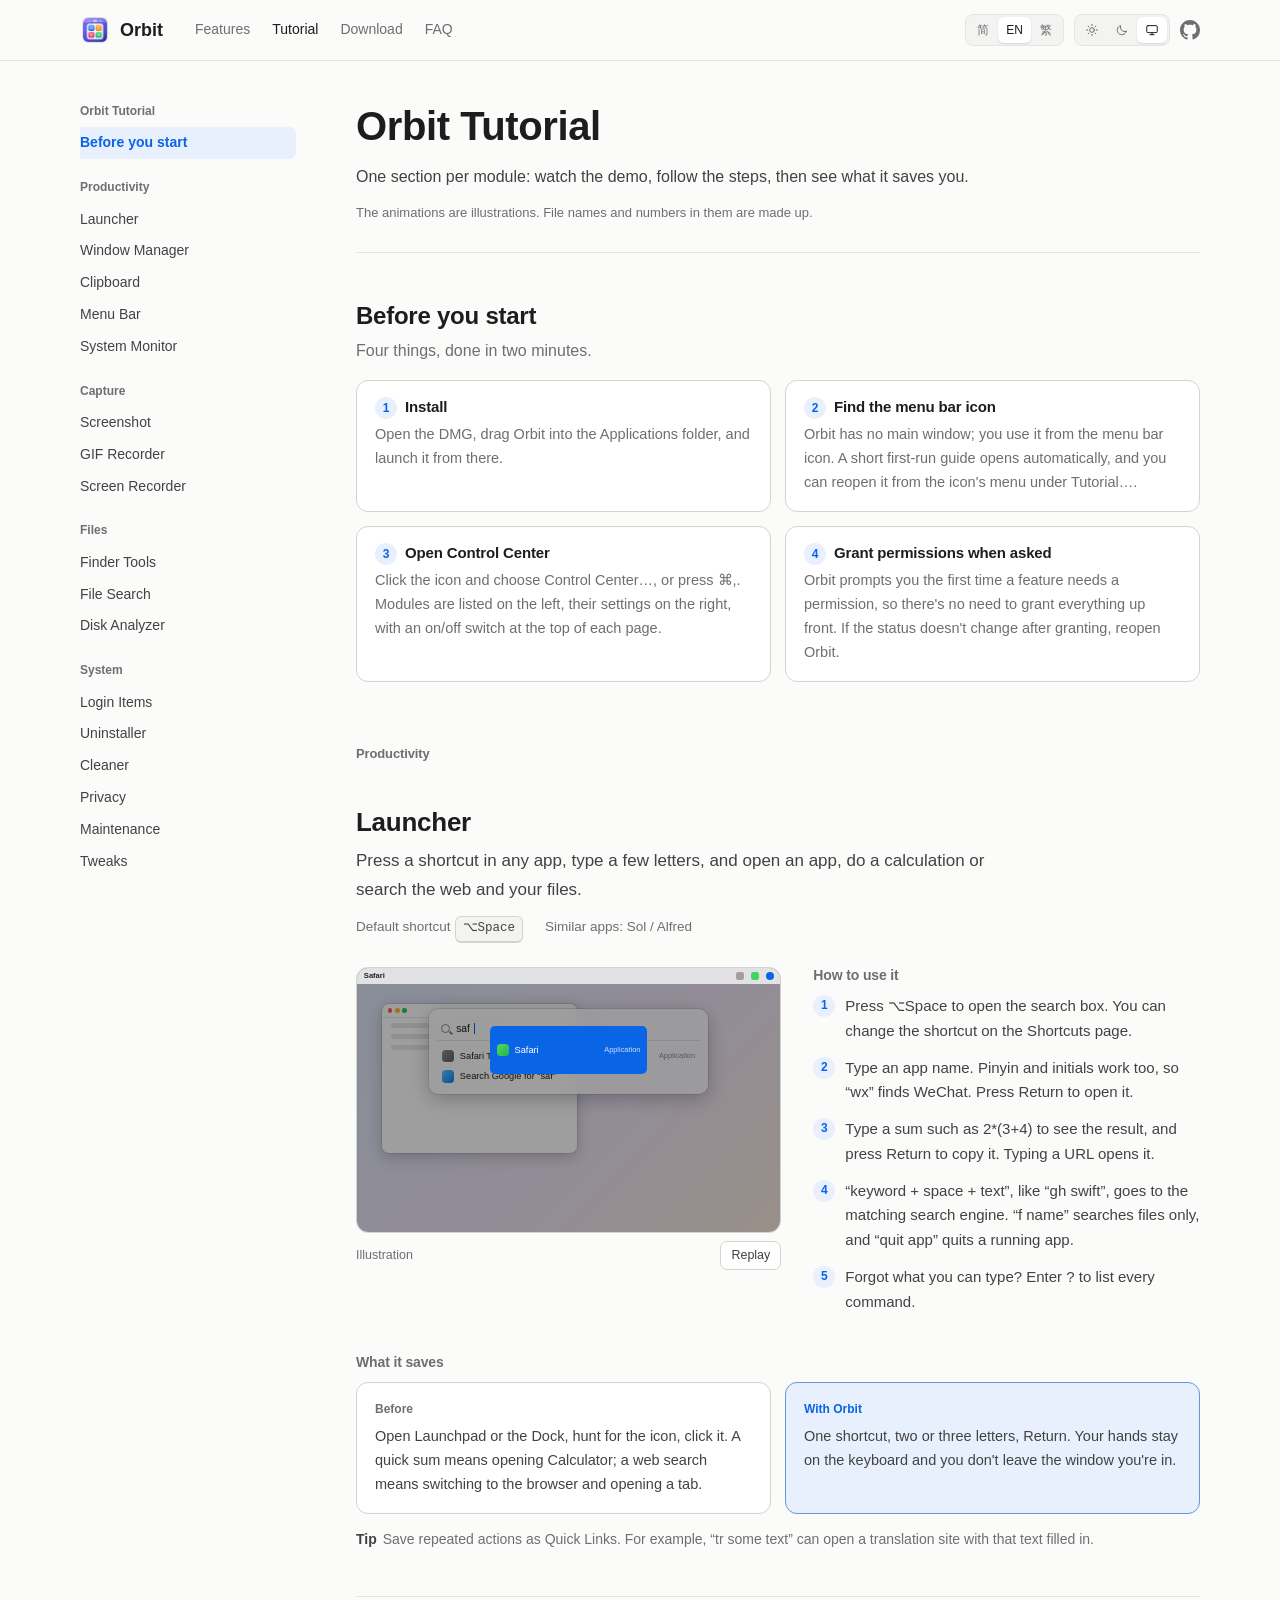
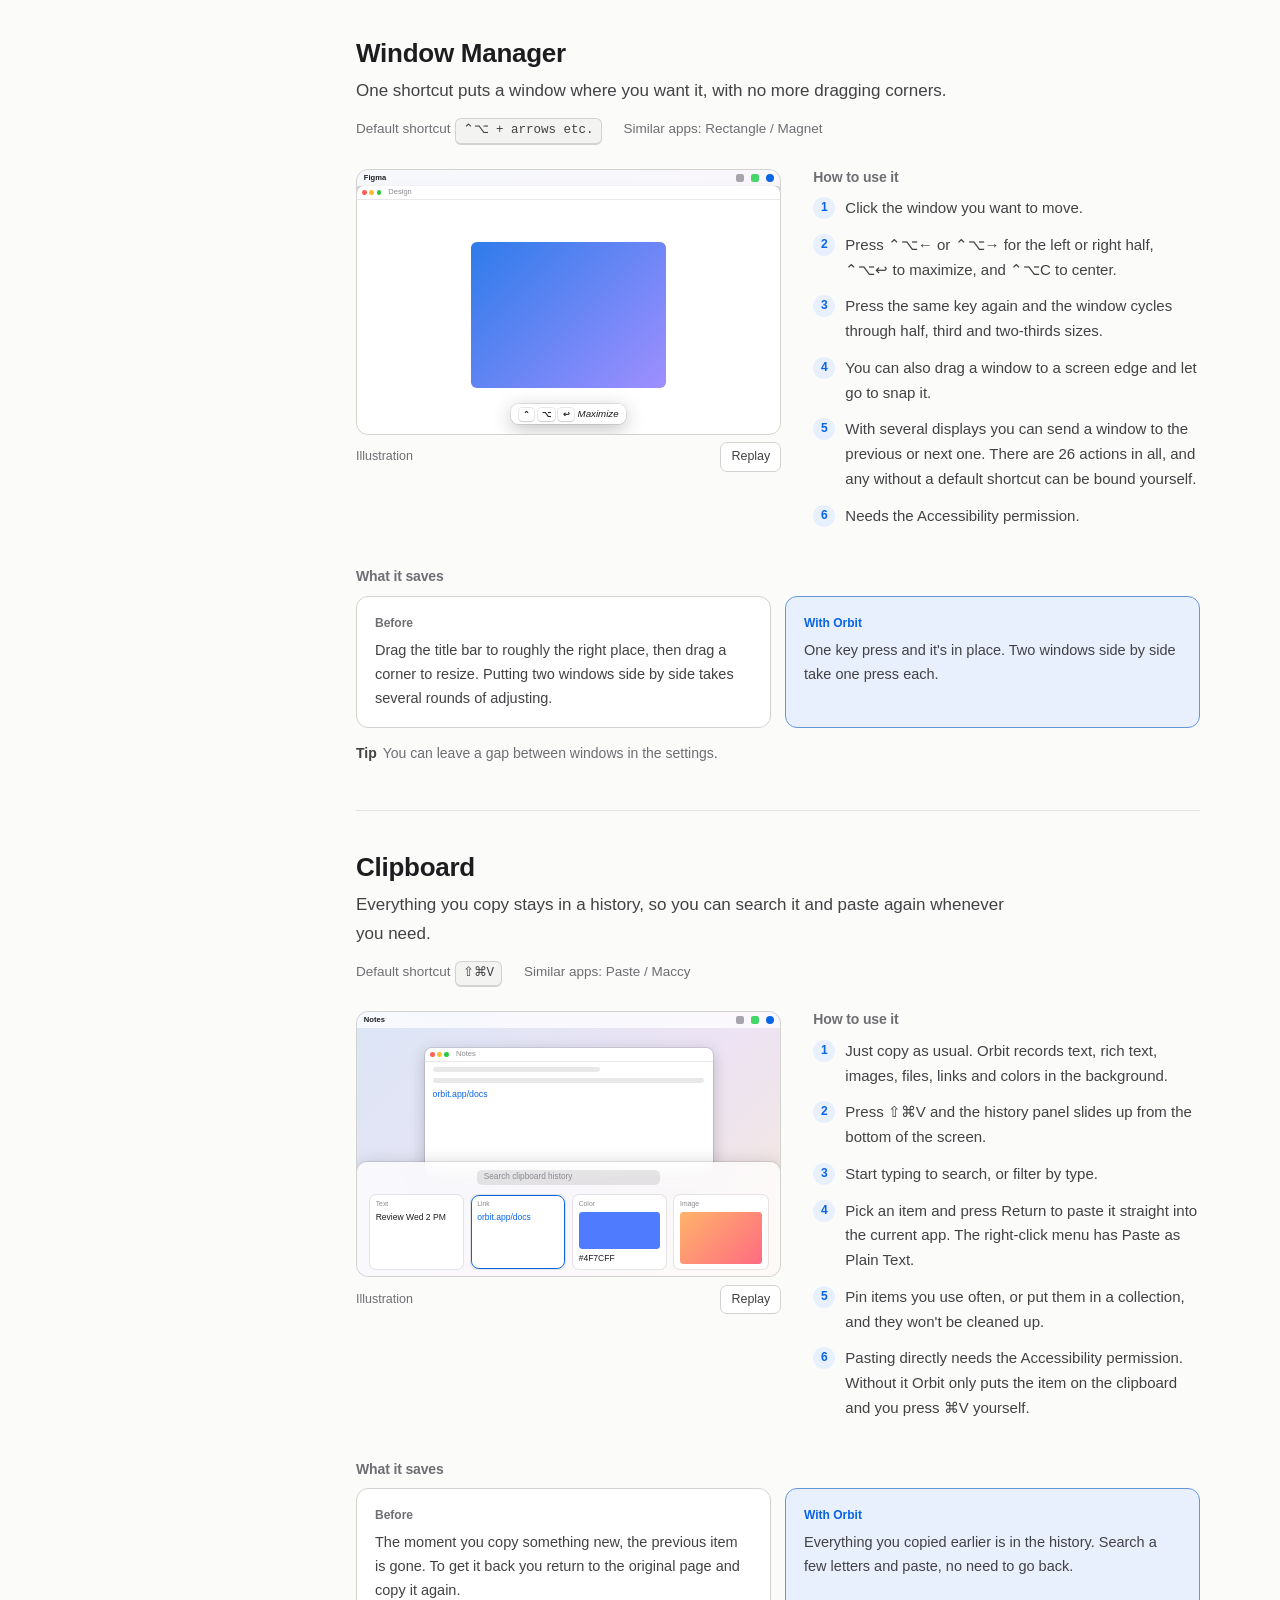
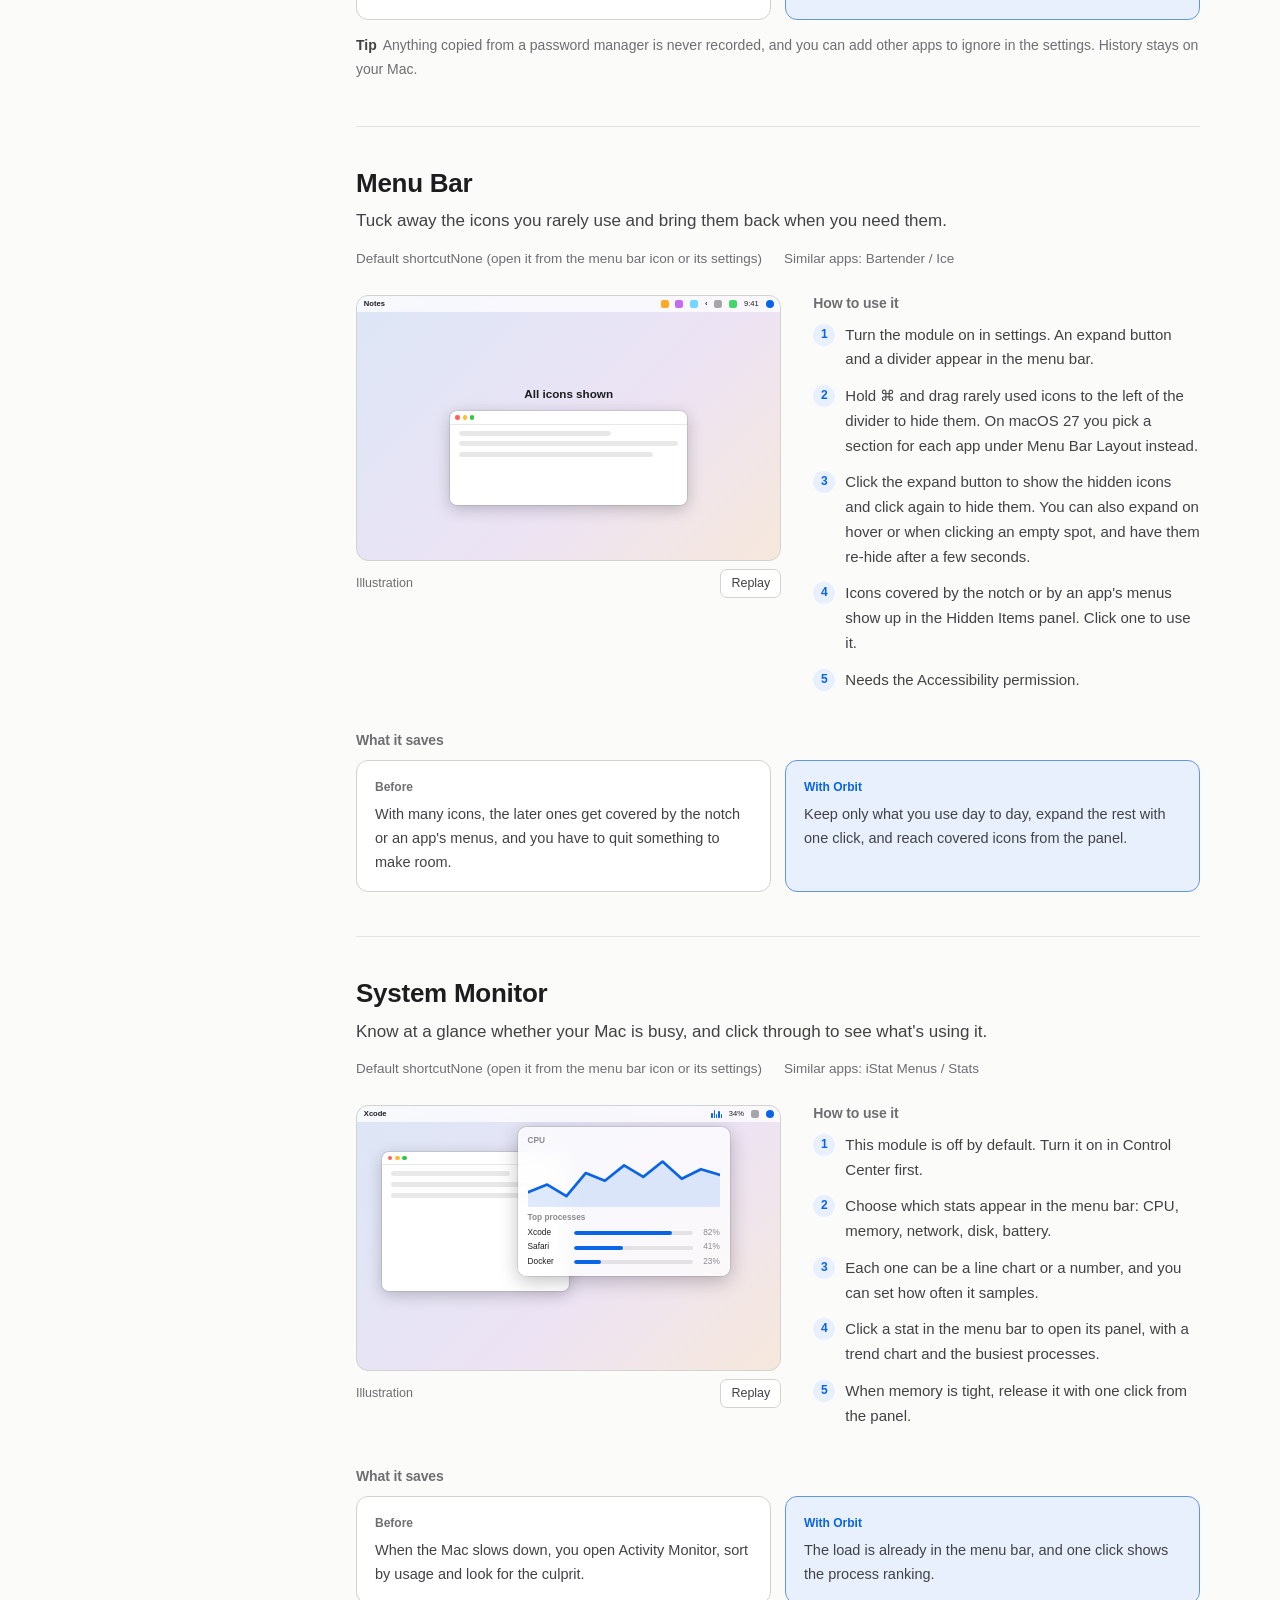
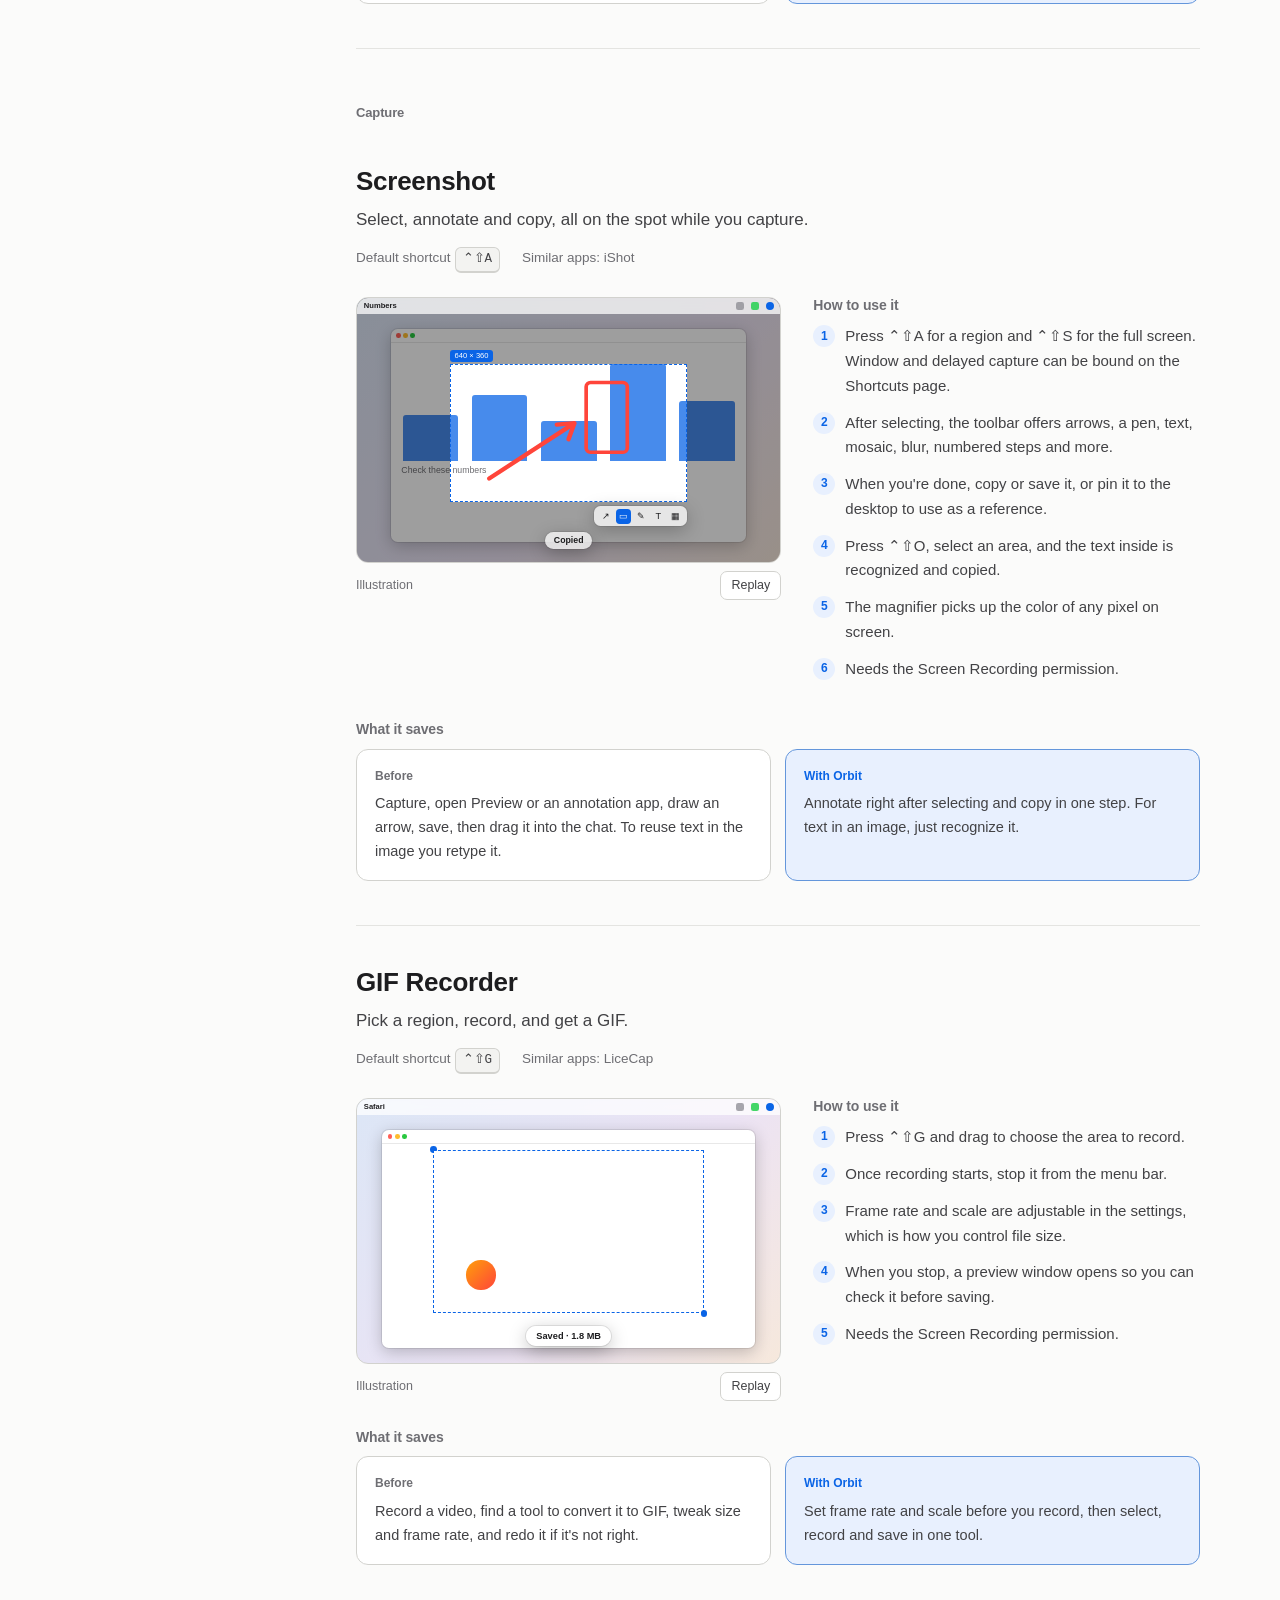
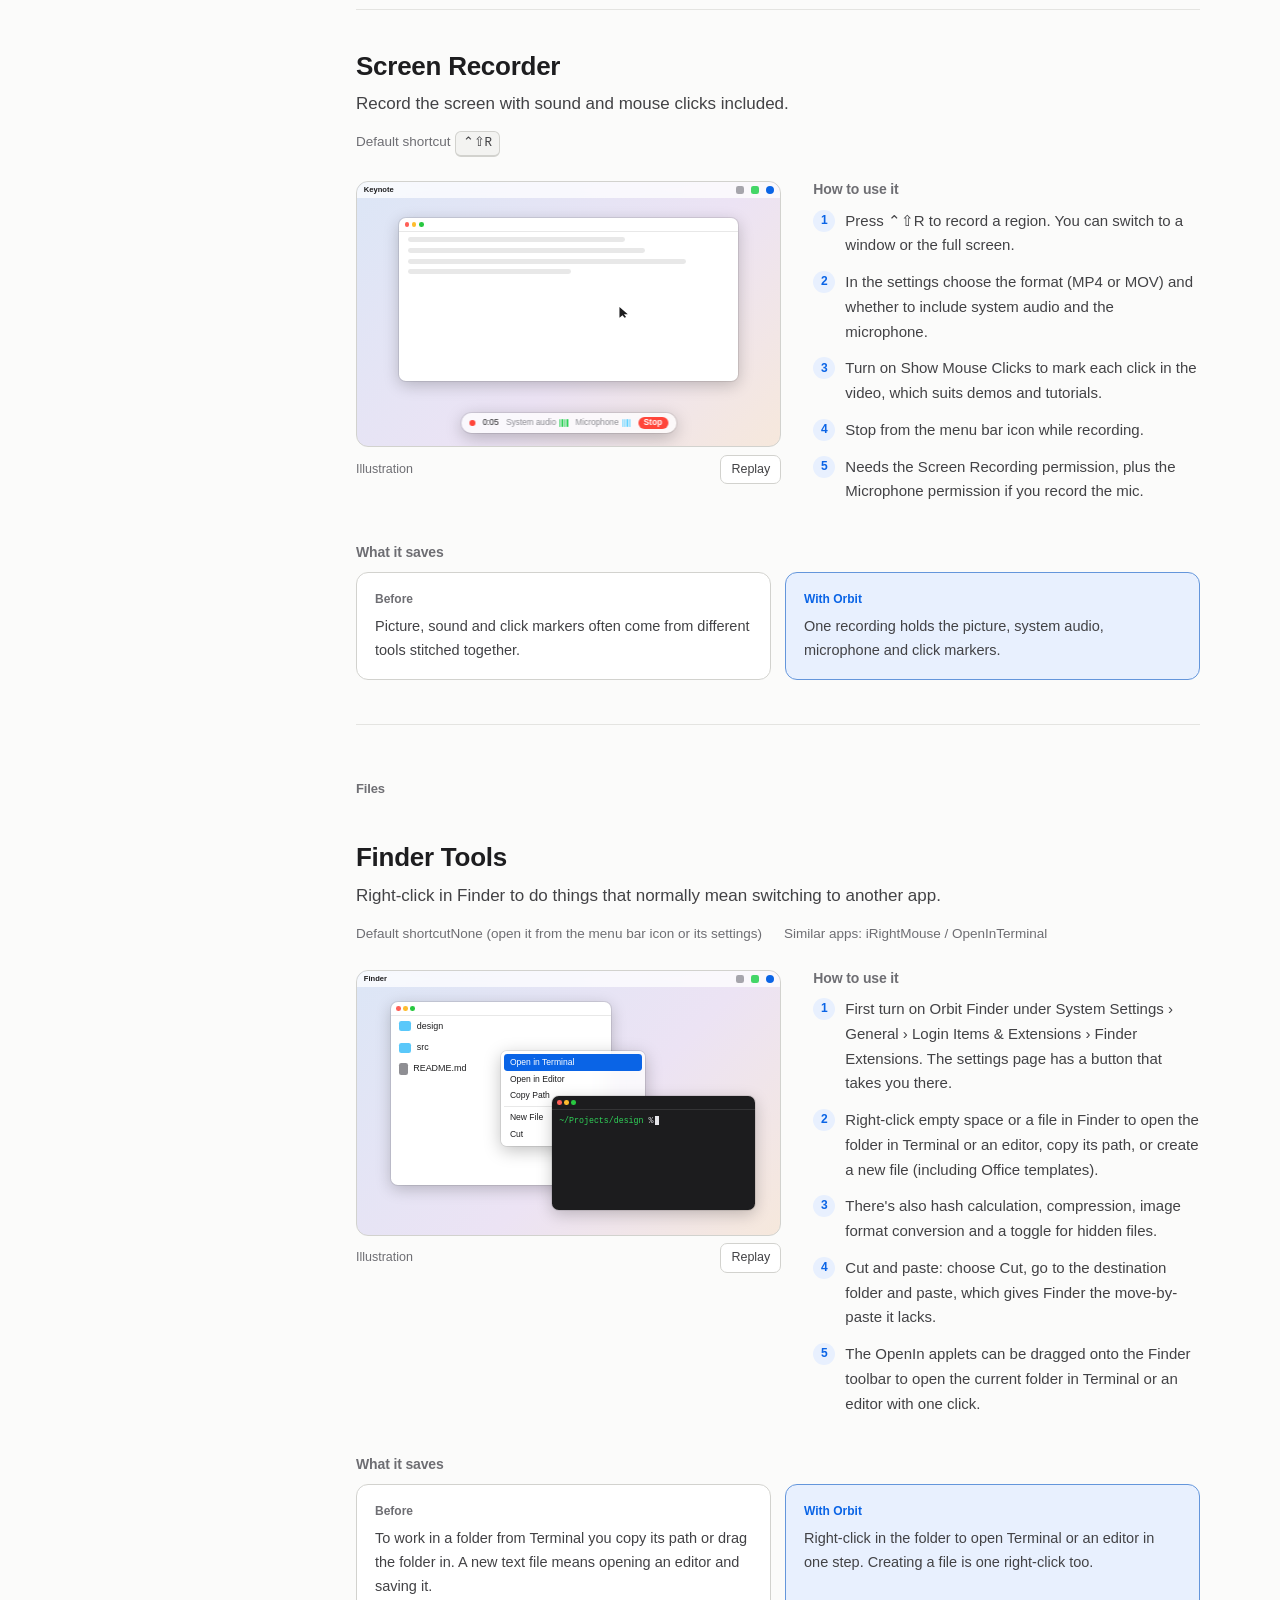
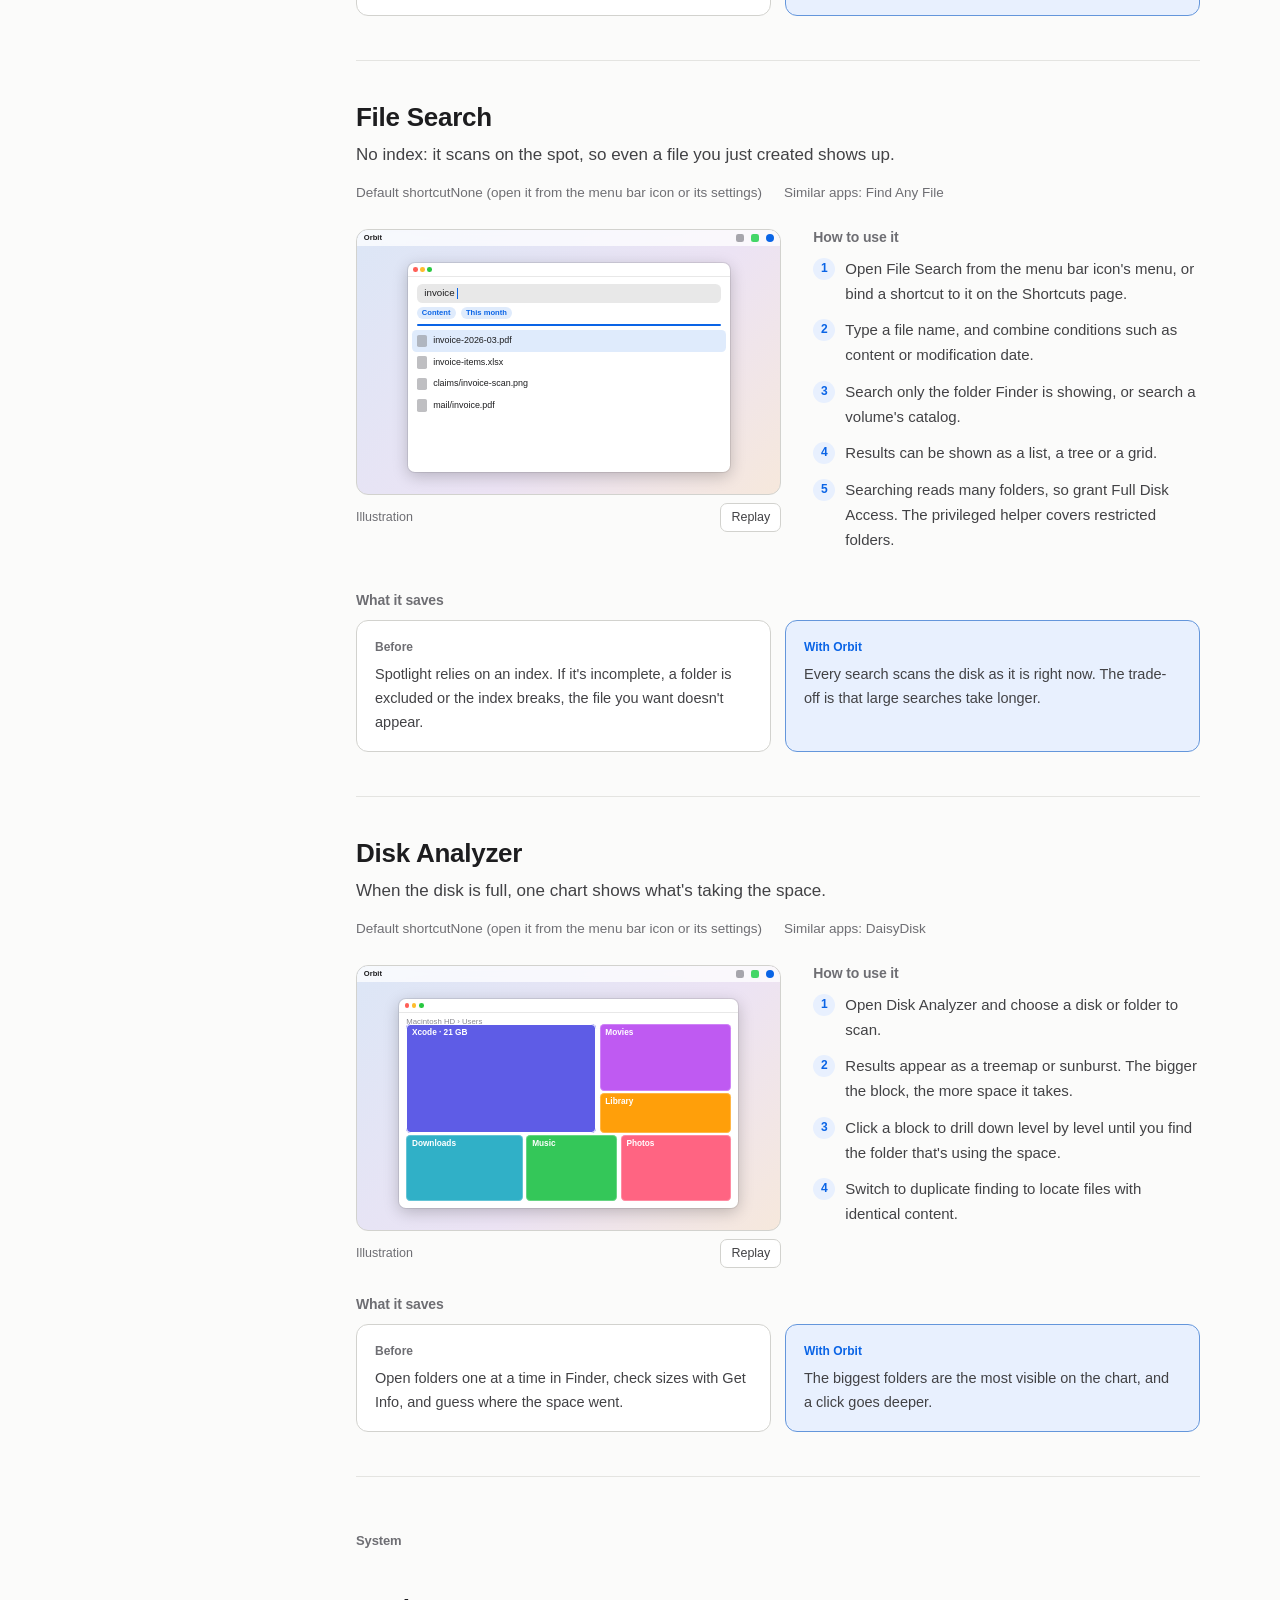
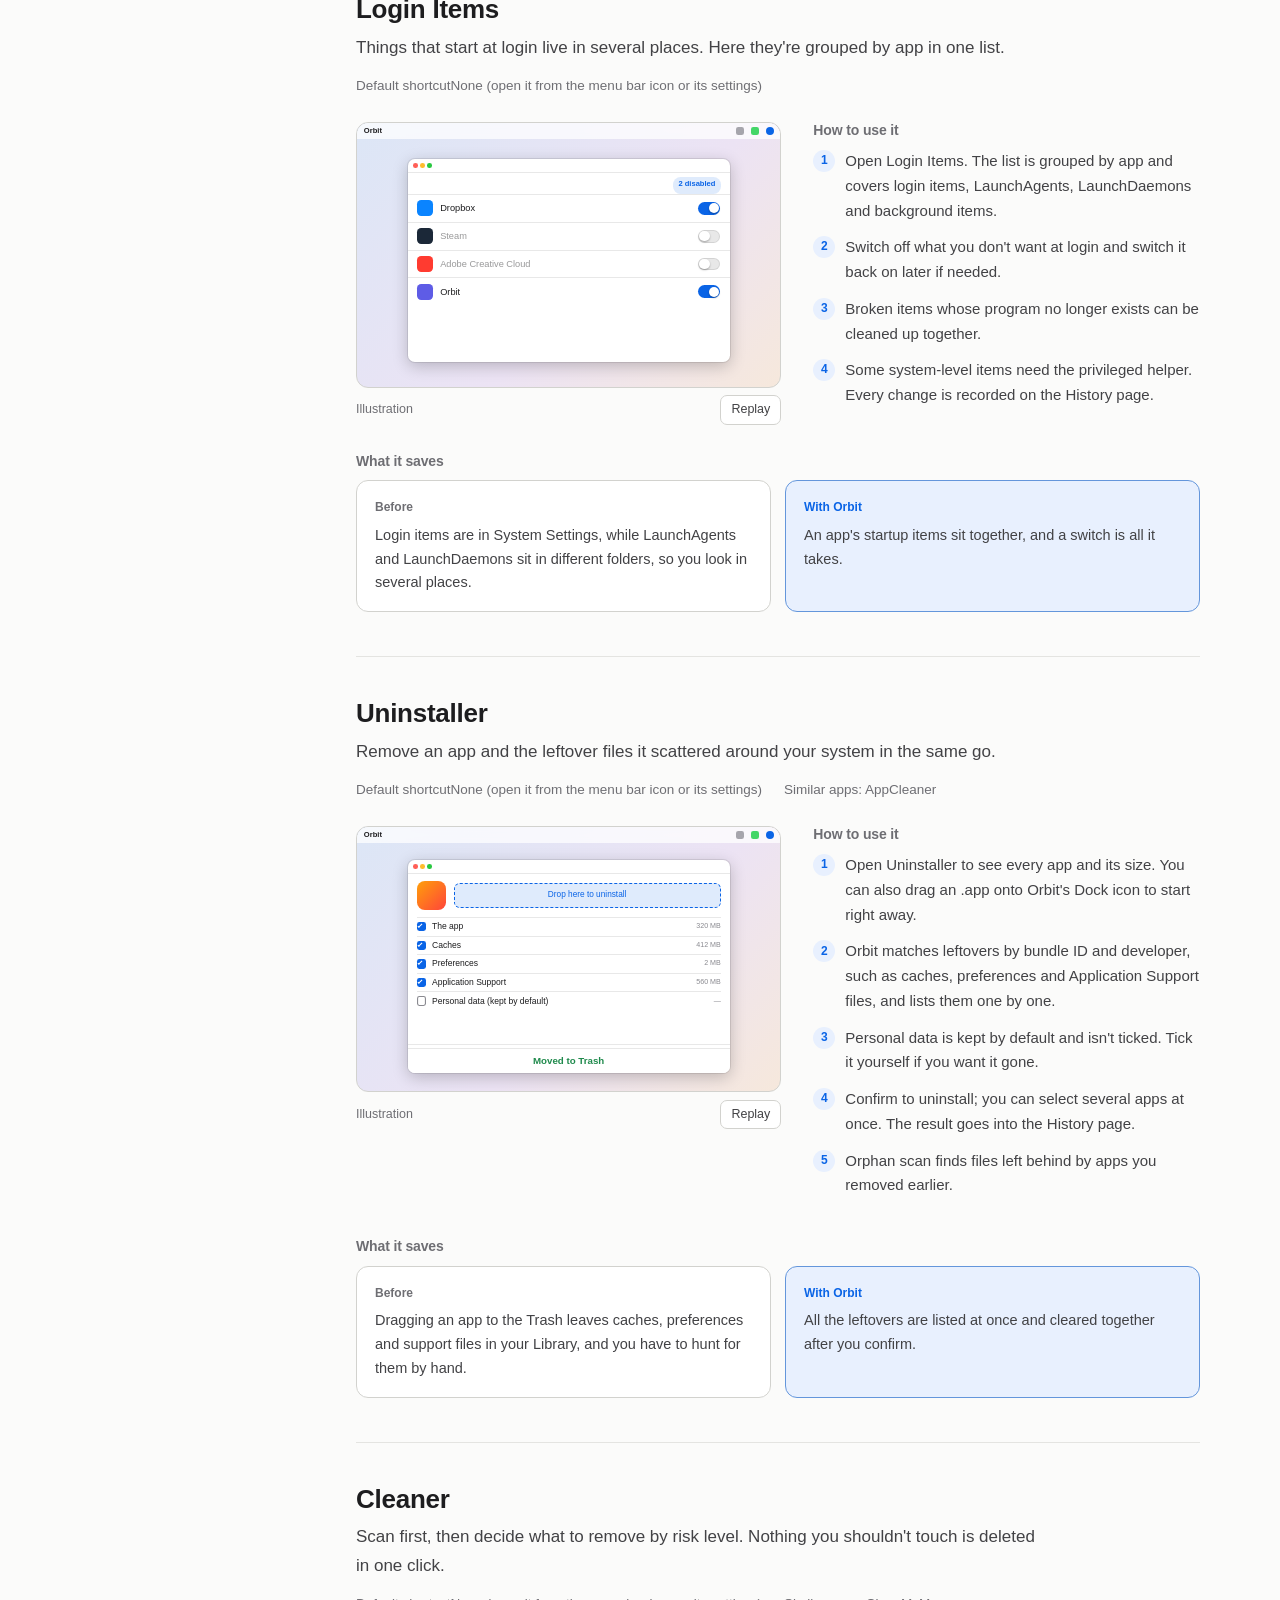
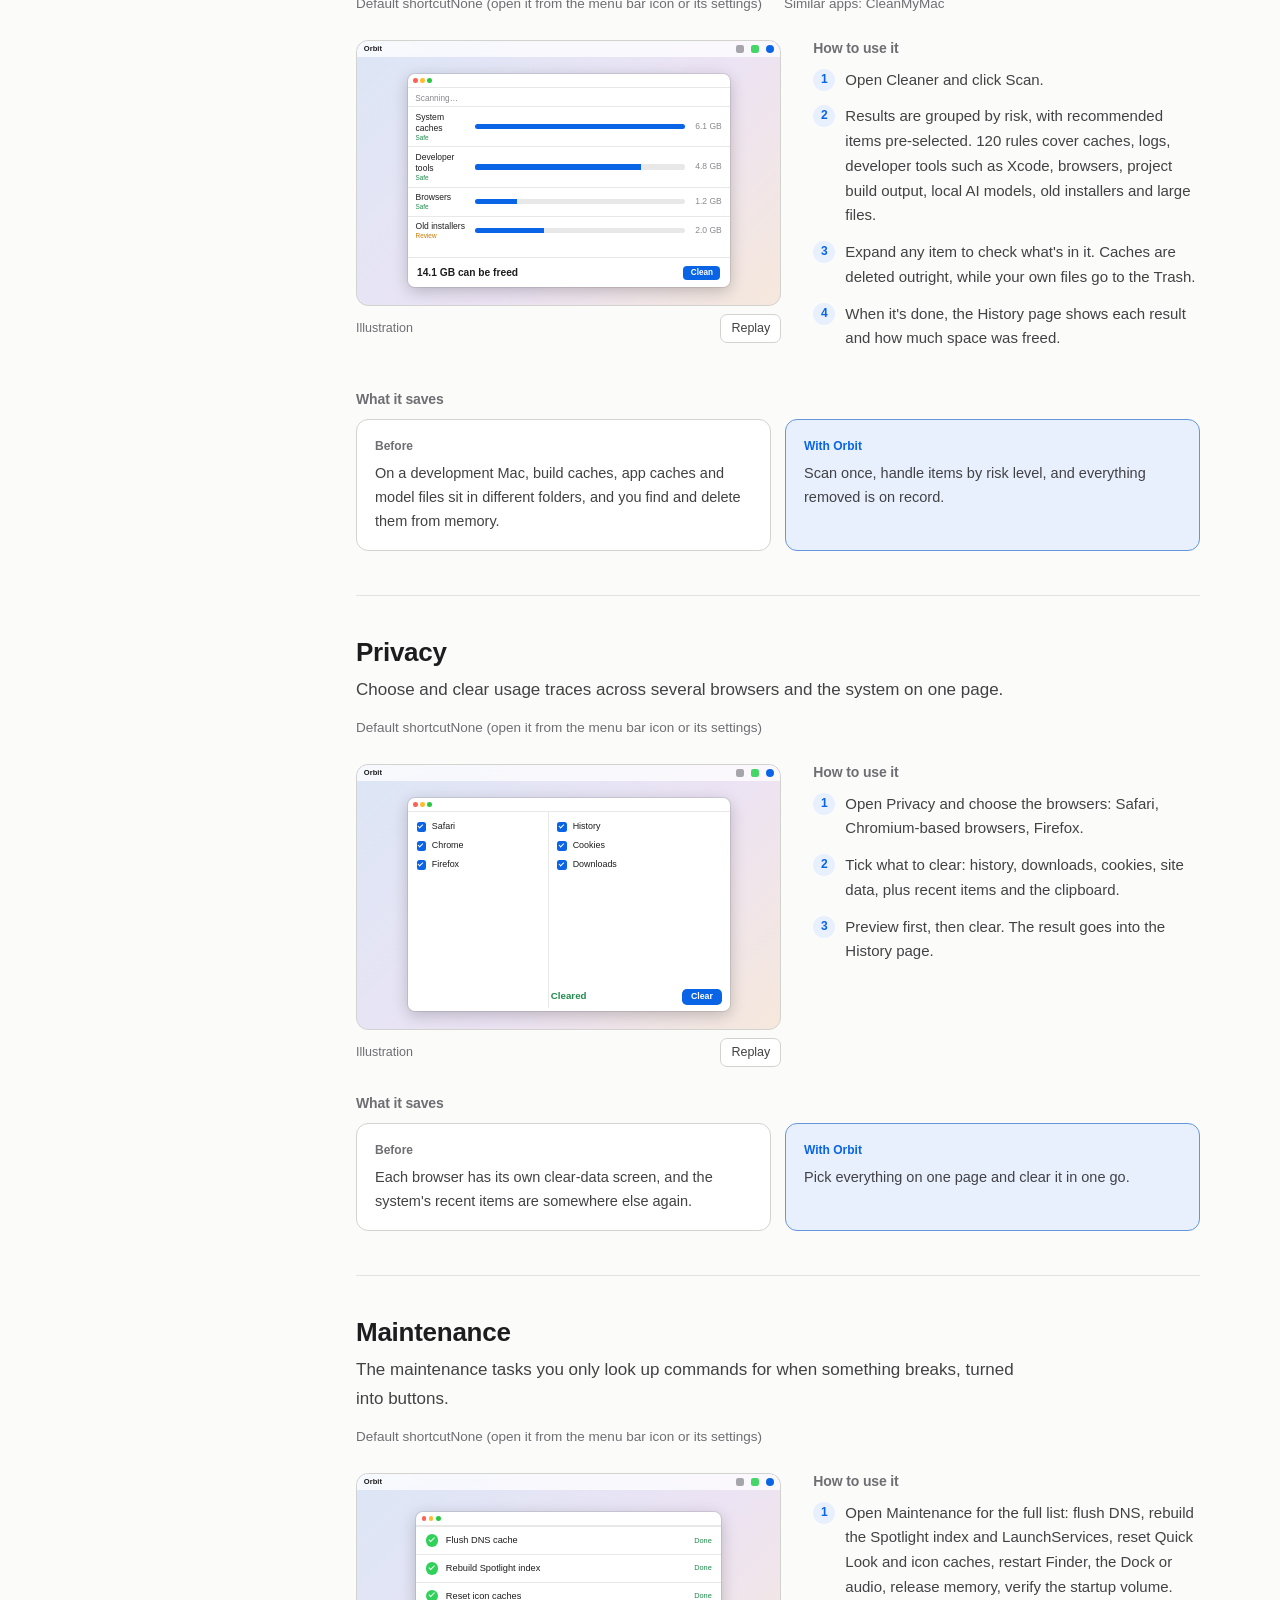
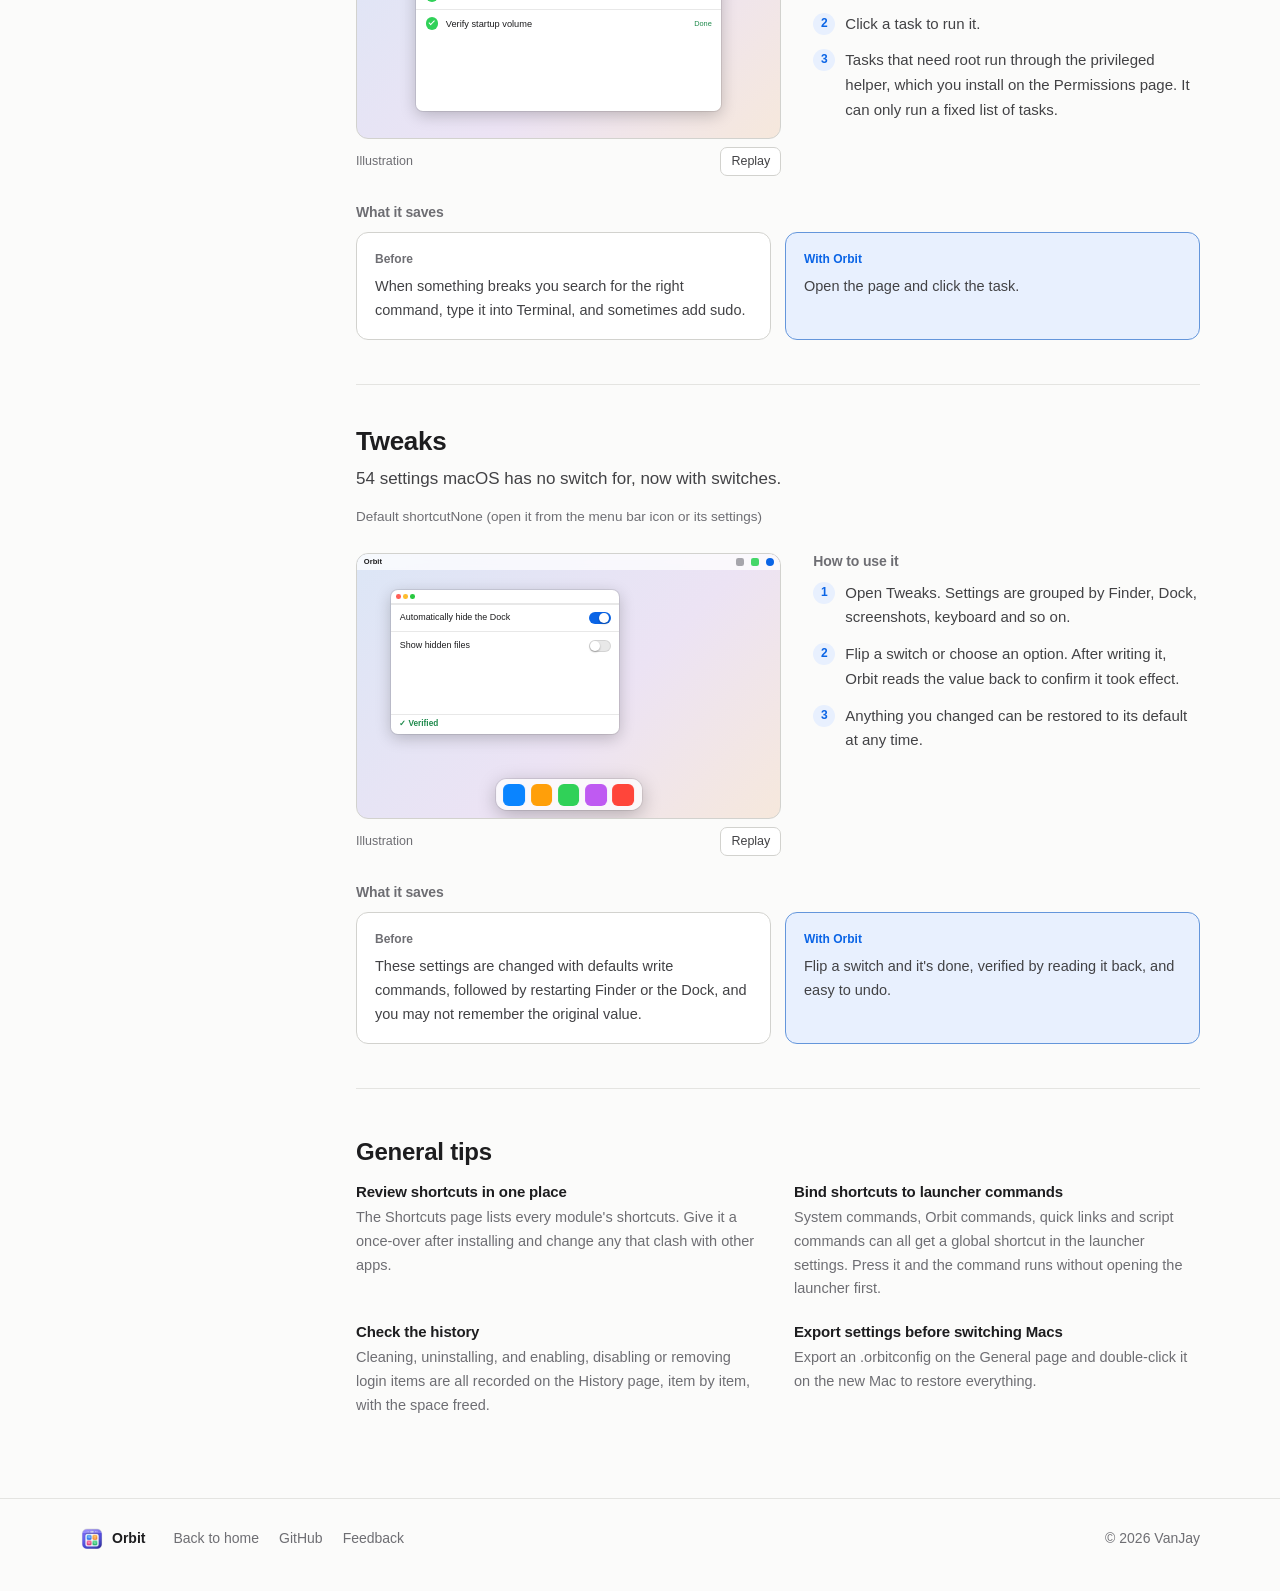
==== commit f39db1d8: "主页首屏改为可操作的模拟桌面（启动器、窗口管理、剪贴板），新增滚动入场、卡片聚光与教程页阅读进度" ====
--- a/tutorial.html
+++ b/tutorial.html
@@ -35,8 +35,10 @@
 <script src="assets/site.js" defer></script>
 <script src="assets/demos.js" defer></script>
 <script src="assets/tutorial.js" defer></script>
+<script src="assets/fx.js" defer></script>
 </head>
 <body data-title-key="tutTitle" data-desc-key="tutDesc">
+<div class="read-bar" id="readBar" aria-hidden="true"></div>
 <a class="skip" href="#main" data-i18n="skip">跳到正文</a>
 
 <header class="top">
@@ -78,7 +80,7 @@
 <main id="main" class="wrap tut">
   <aside class="toc" id="toc" aria-label="教程目录" data-i18n-attr="aria-label:tocLabel"></aside>
   <div class="tut-body">
-    <header class="tut-head">
+    <header class="tut-head" data-rv>
       <h1 data-i18n="tutH1">Orbit 使用教程</h1>
       <p data-i18n="tutLead"></p>
       <p class="fine" data-i18n="tutNote"></p>
--- a/assets/site.css
+++ b/assets/site.css
@@ -224,3 +224,31 @@
   .ftable th.key, .ftable td.key { display: none; }
   .copy { margin-left: 0; }
 }
+
+/* 滚动入场：脚本加上 .fx 后才隐藏，脚本失败时内容照常显示 */
+.fx [data-rv] { opacity: 0; transform: translateY(16px); transition: opacity .6s ease, transform .7s cubic-bezier(.2, .8, .2, 1); transition-delay: calc(var(--i, 0) * 70ms); }
+.fx [data-rv].in { opacity: 1; transform: none; }
+
+/* 卡片聚光：跟随鼠标的一圈柔光，只在悬停的那一张上绘制 */
+.pad, .ba > div, .start-steps > div, .view-tabs button, .tip-grid > div, .rules li { position: relative; isolation: isolate; }
+.pad::before, .ba > div::before, .start-steps > div::before, .view-tabs button::before, .tip-grid > div::before, .rules li::before {
+  content: ""; position: absolute; inset: 0; z-index: -1; border-radius: inherit; pointer-events: none; opacity: 0; transition: opacity .25s;
+  background: radial-gradient(220px circle at var(--mx, 50%) var(--my, 50%), color-mix(in srgb, var(--accent) 14%, transparent), transparent 70%);
+}
+.pad:hover::before, .ba > div:hover::before, .start-steps > div:hover::before, .view-tabs button:hover::before, .tip-grid > div:hover::before, .rules li:hover::before { opacity: 1; }
+.pad { transition: transform .2s cubic-bezier(.2, .8, .2, 1), border-color .2s; }
+.pad:hover { transform: translateY(-3px); }
+.btn { transition: transform .15s, filter .15s, background .15s; }
+.btn:active { transform: scale(.97); }
+.ftable tbody tr { transition: background .15s; }
+.ftable tbody tr:hover { background: color-mix(in srgb, var(--accent) 6%, transparent); }
+.ftable td.go a { display: inline-block; transition: transform .2s; }
+.ftable tr:hover td.go a { transform: translateX(4px); }
+
+/* 教程页阅读进度 */
+.read-bar { position: fixed; left: 0; top: 0; right: 0; height: 2px; z-index: 60; background: var(--accent); transform-origin: left; transform: scaleX(0); pointer-events: none; }
+
+@media (prefers-reduced-motion: reduce) {
+  .fx [data-rv] { opacity: 1; transform: none; transition: none; }
+  .pad, .btn, .ftable td.go a { transition: none; }
+}
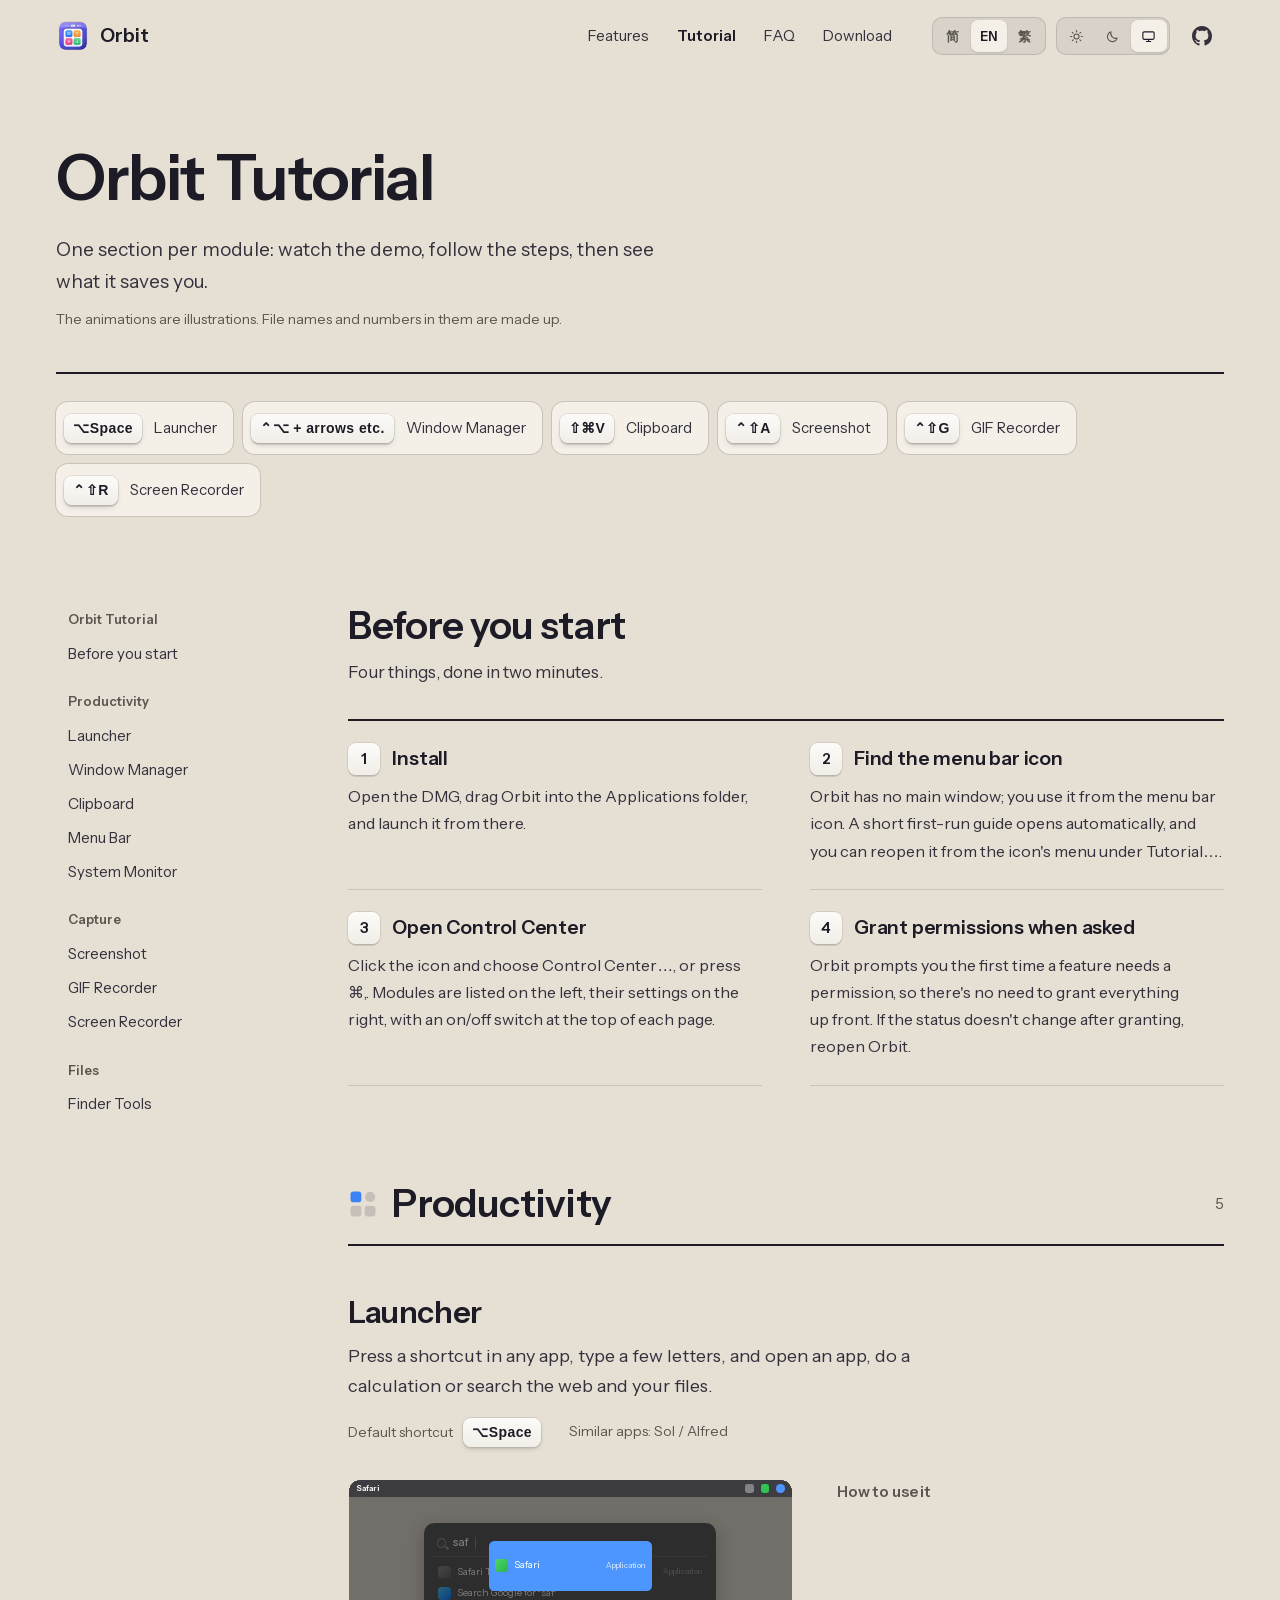
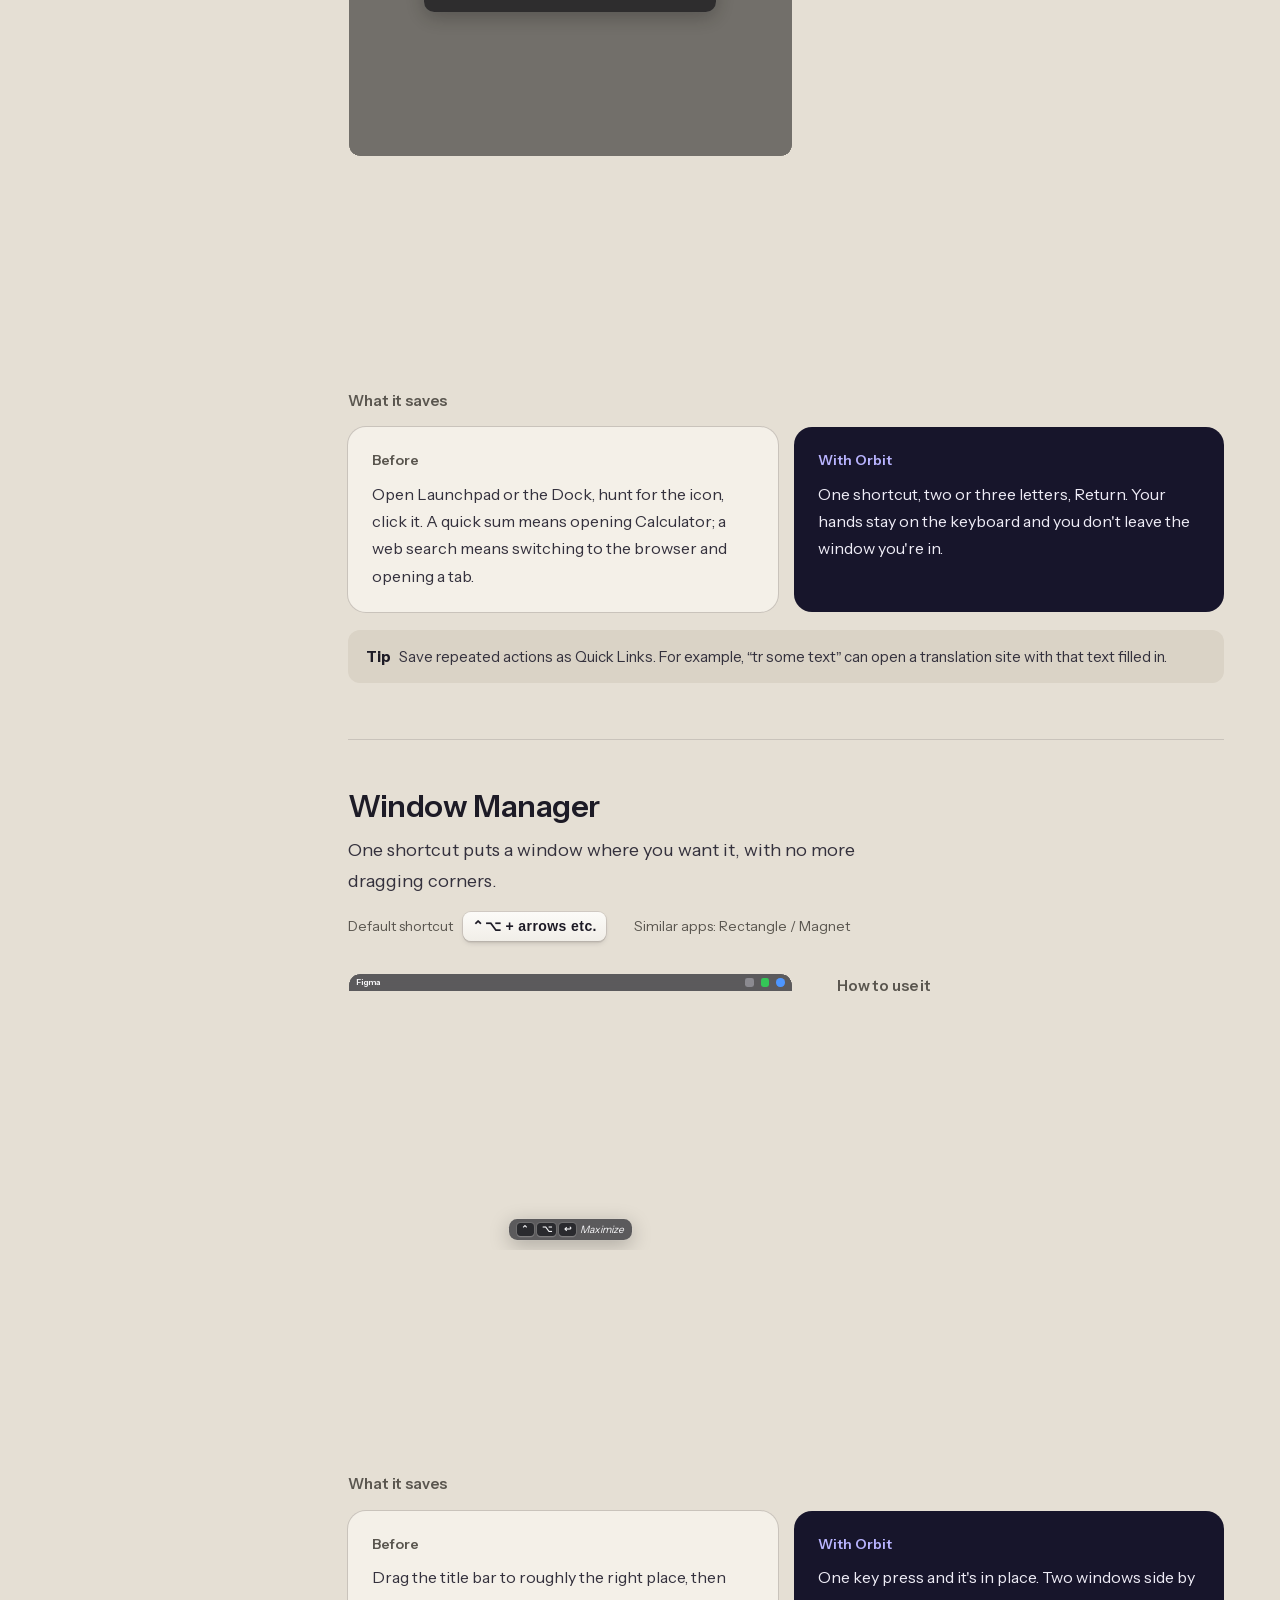
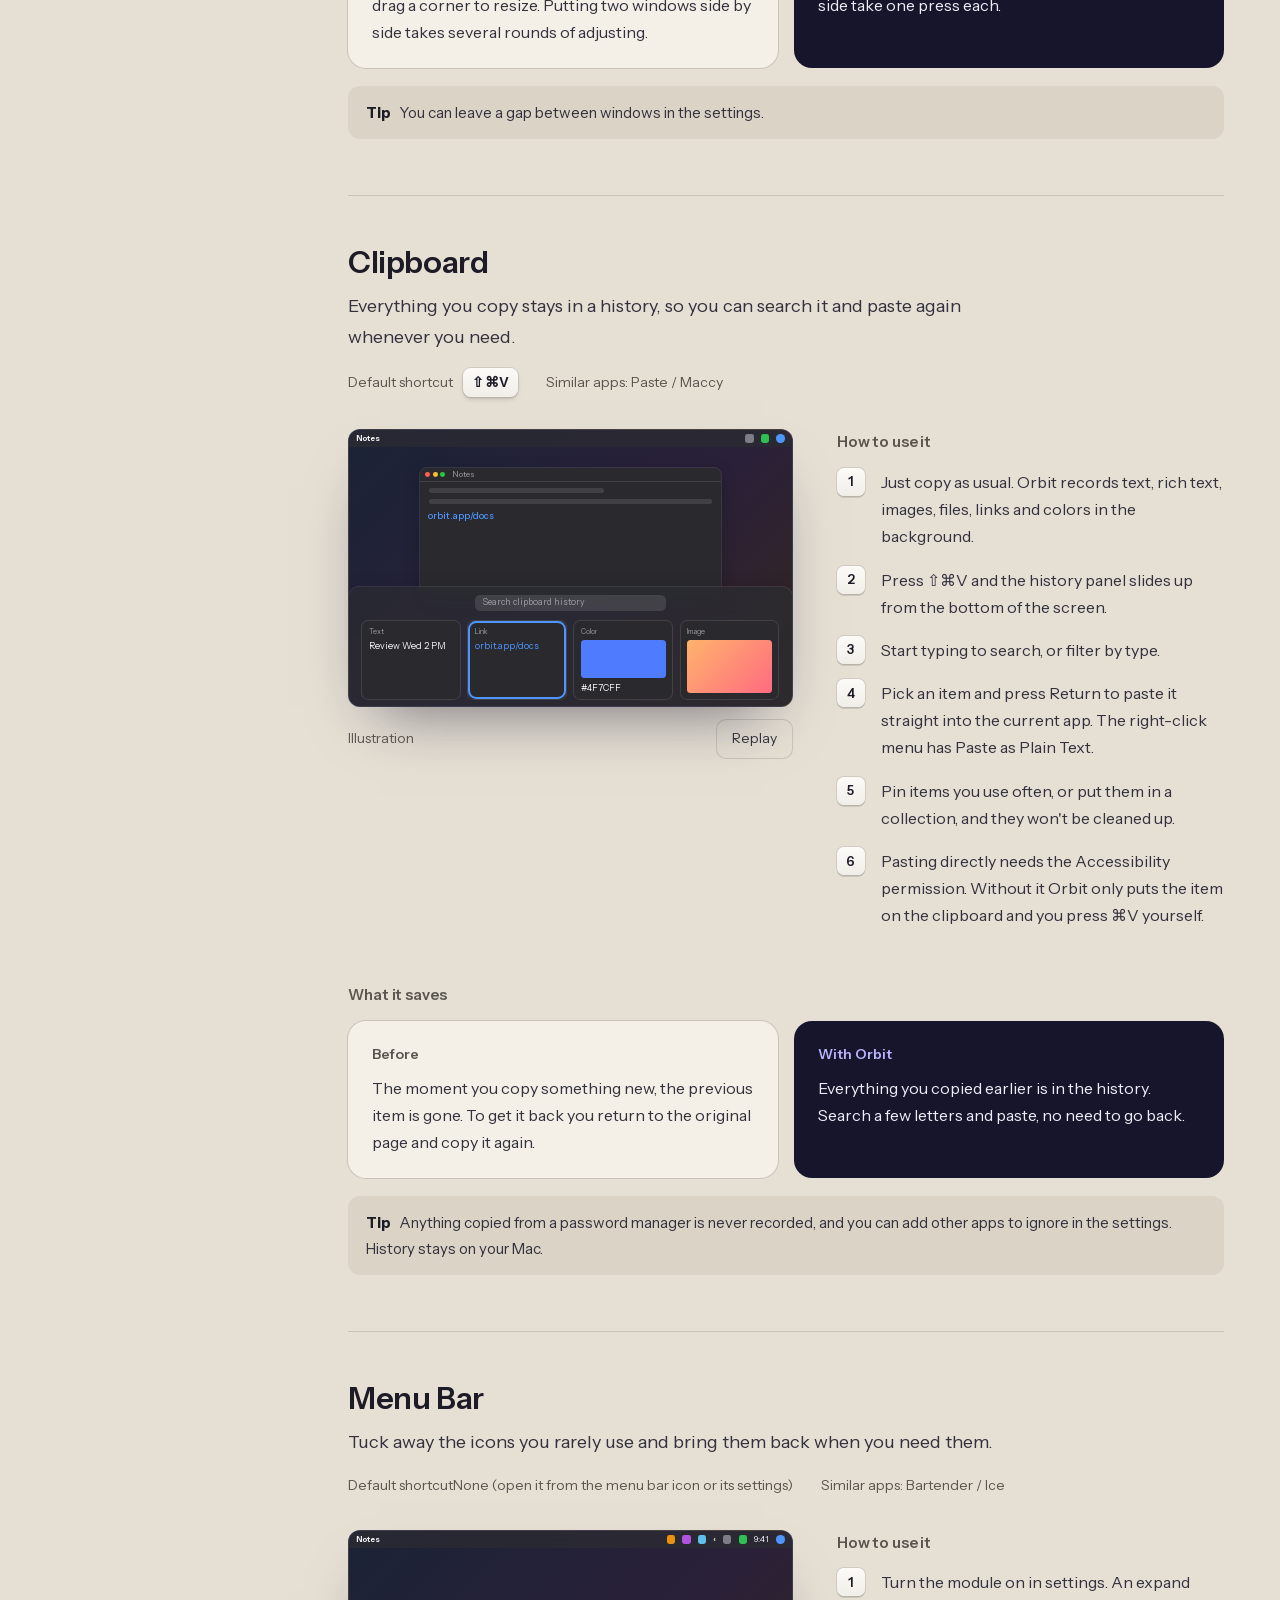
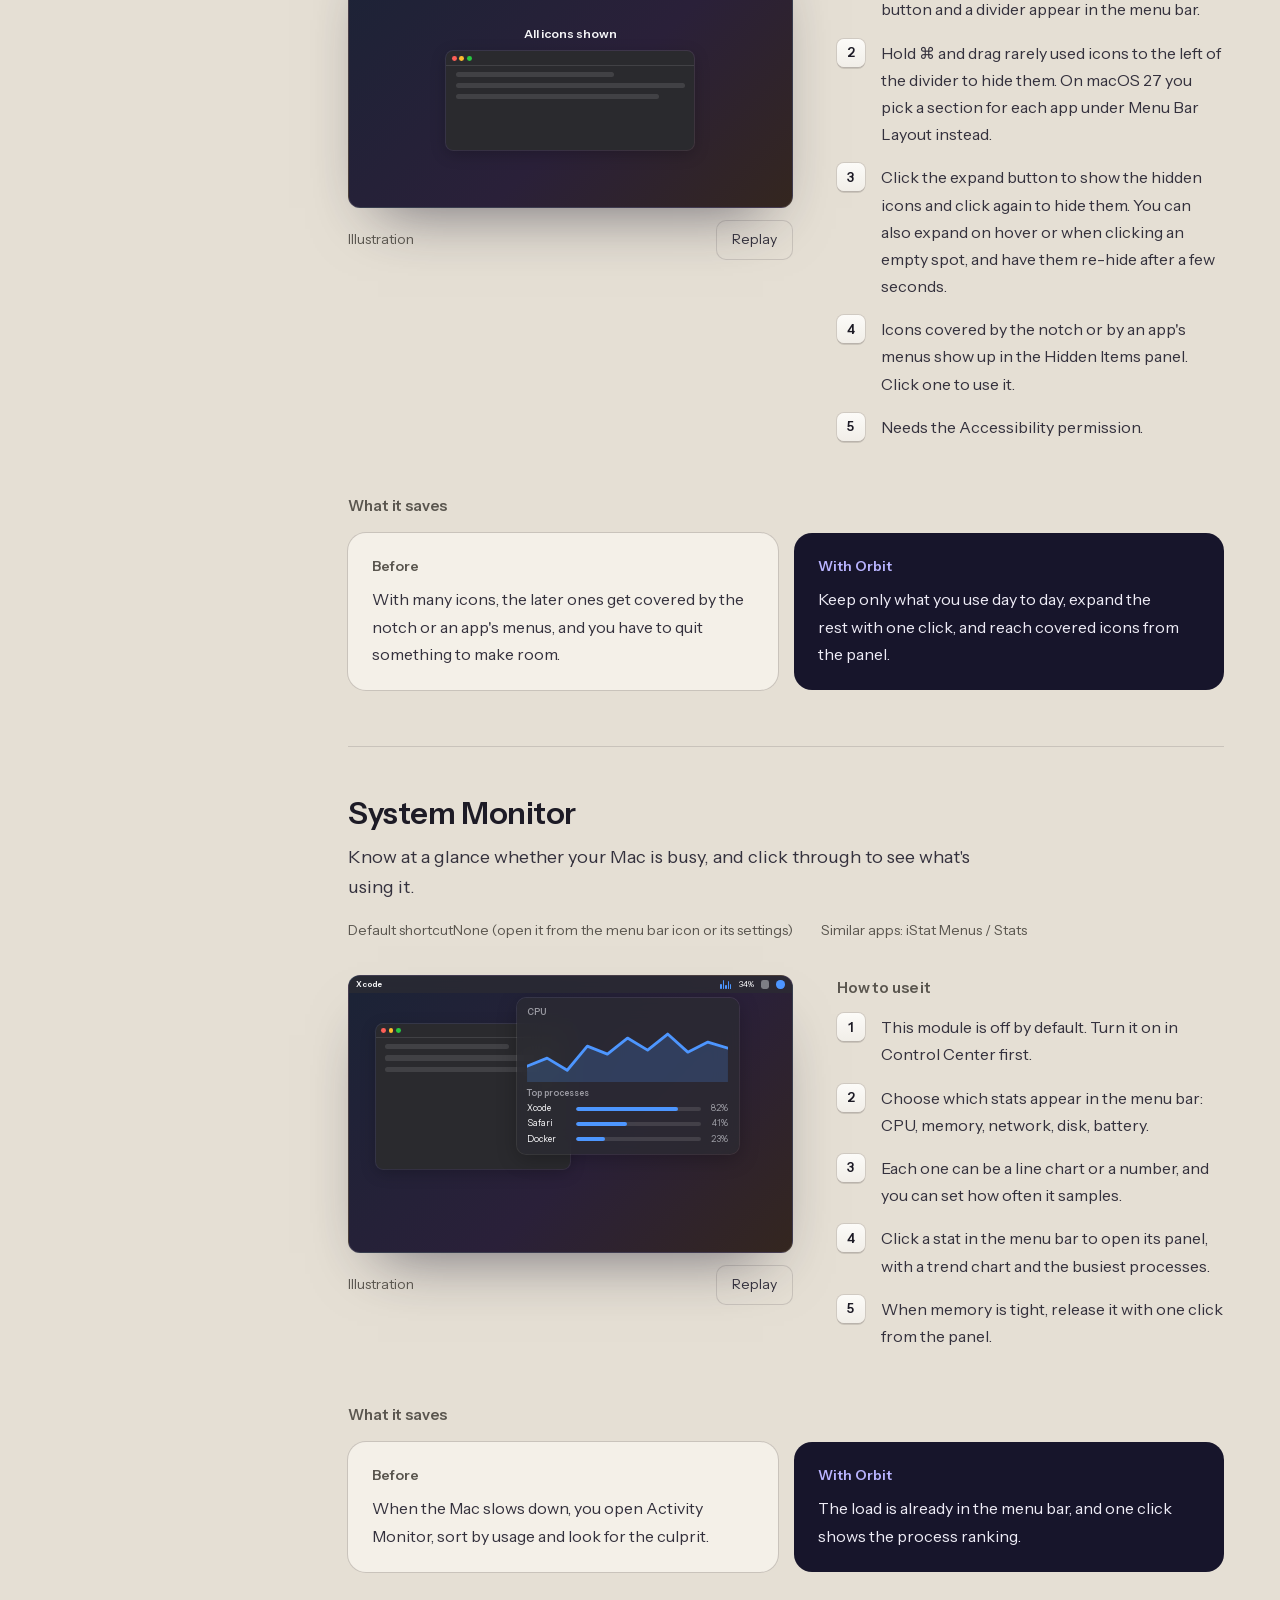
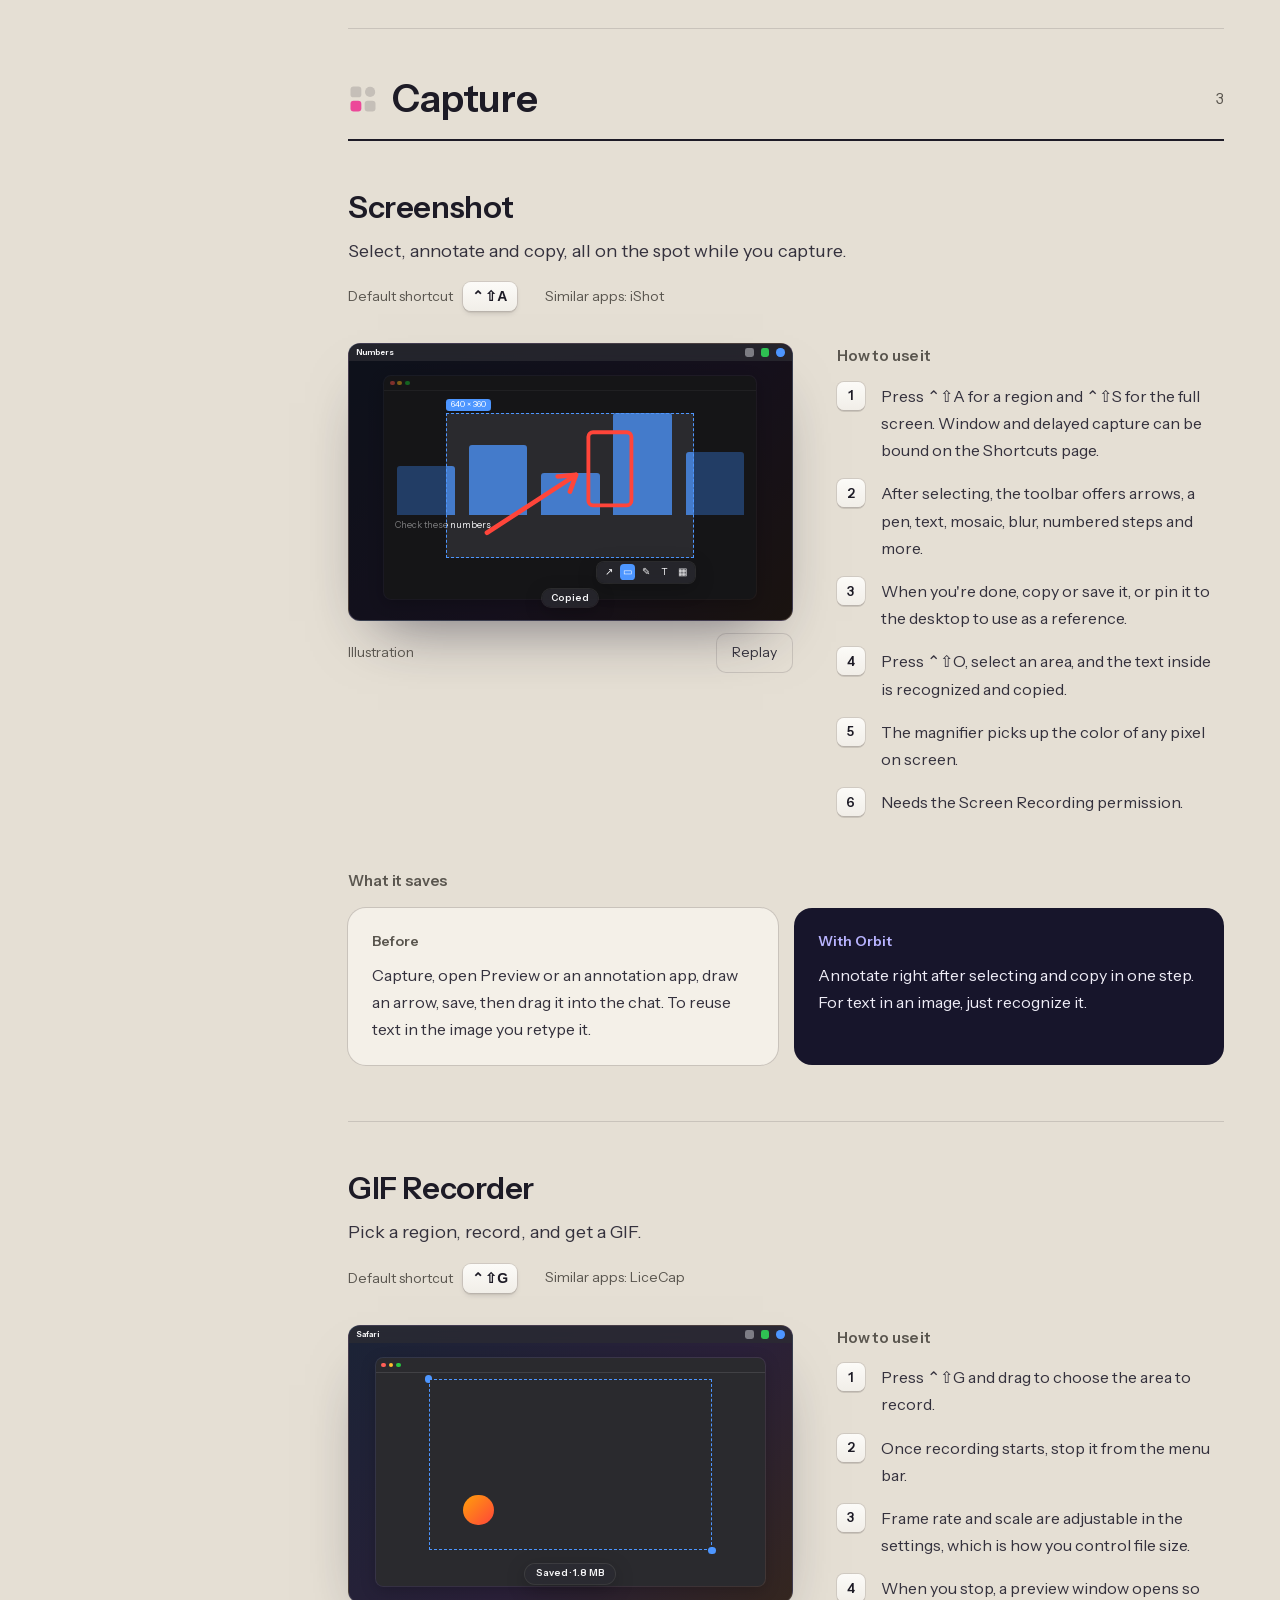
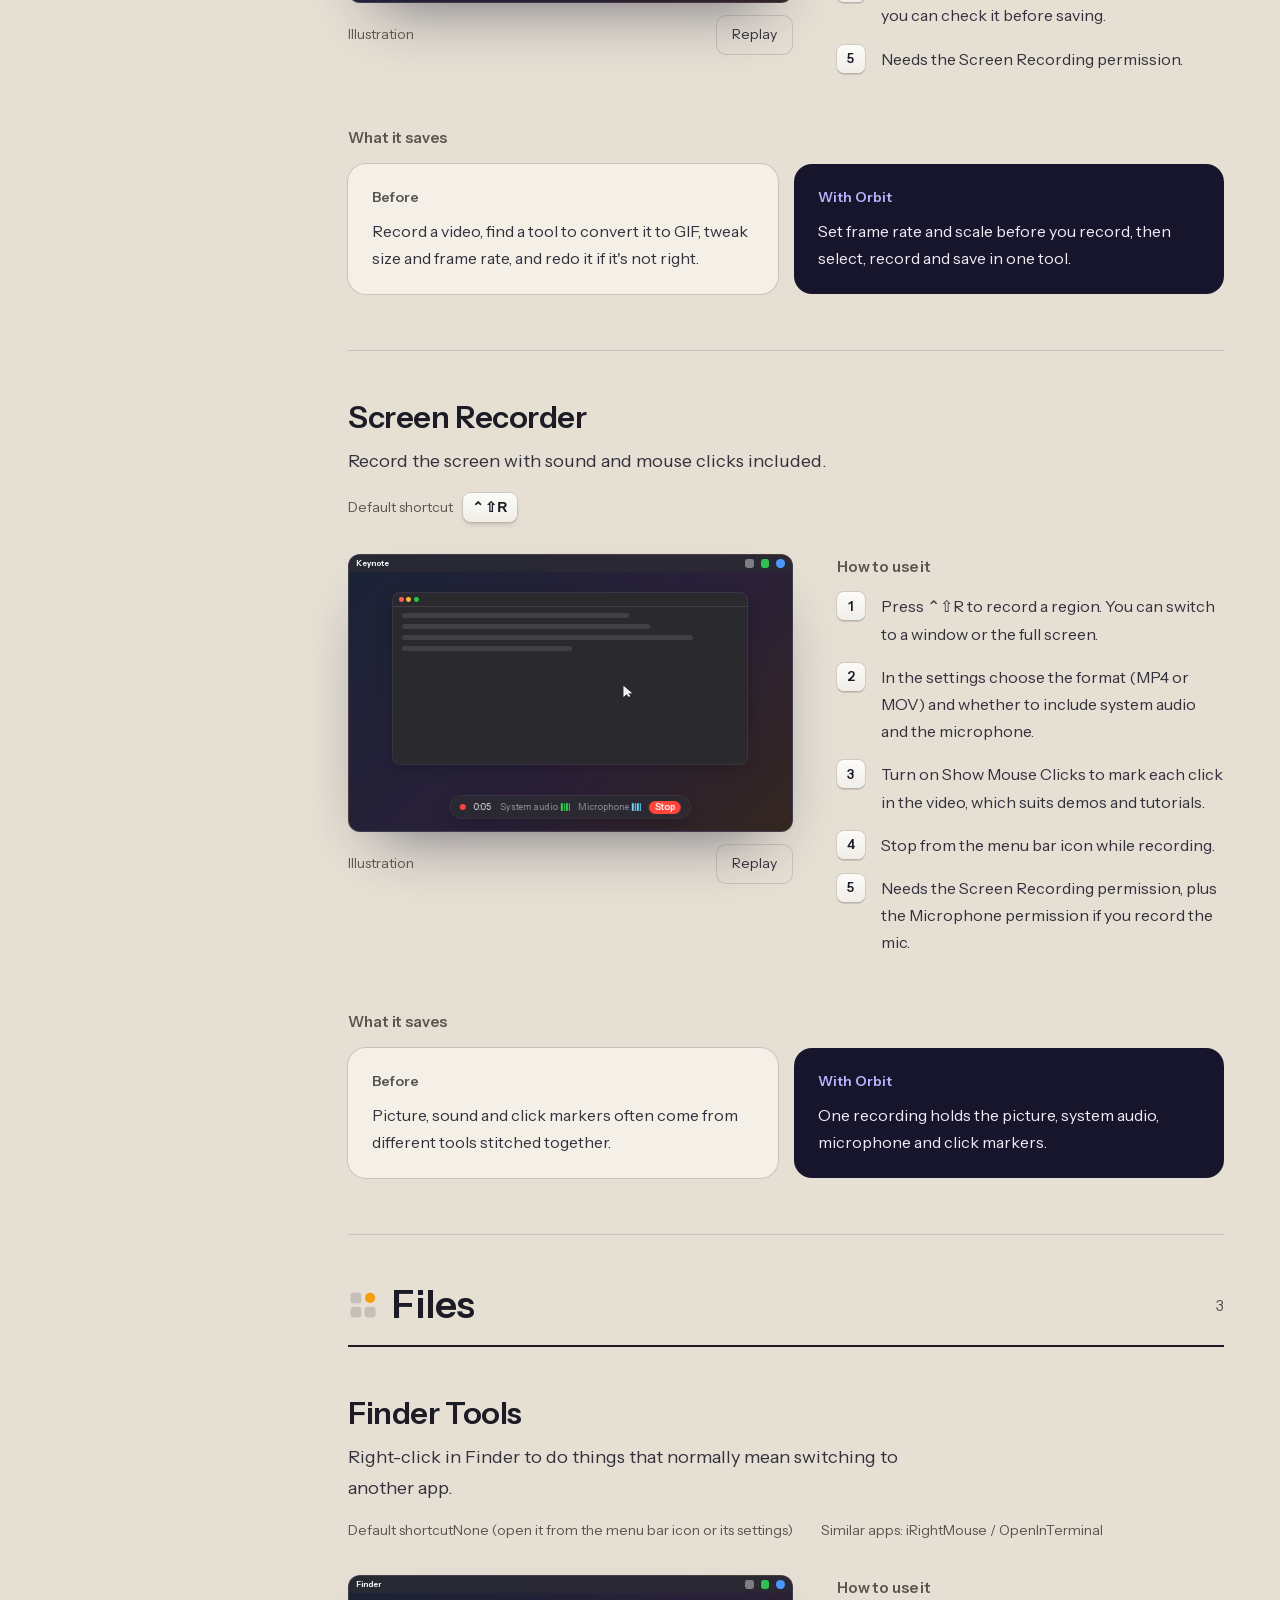
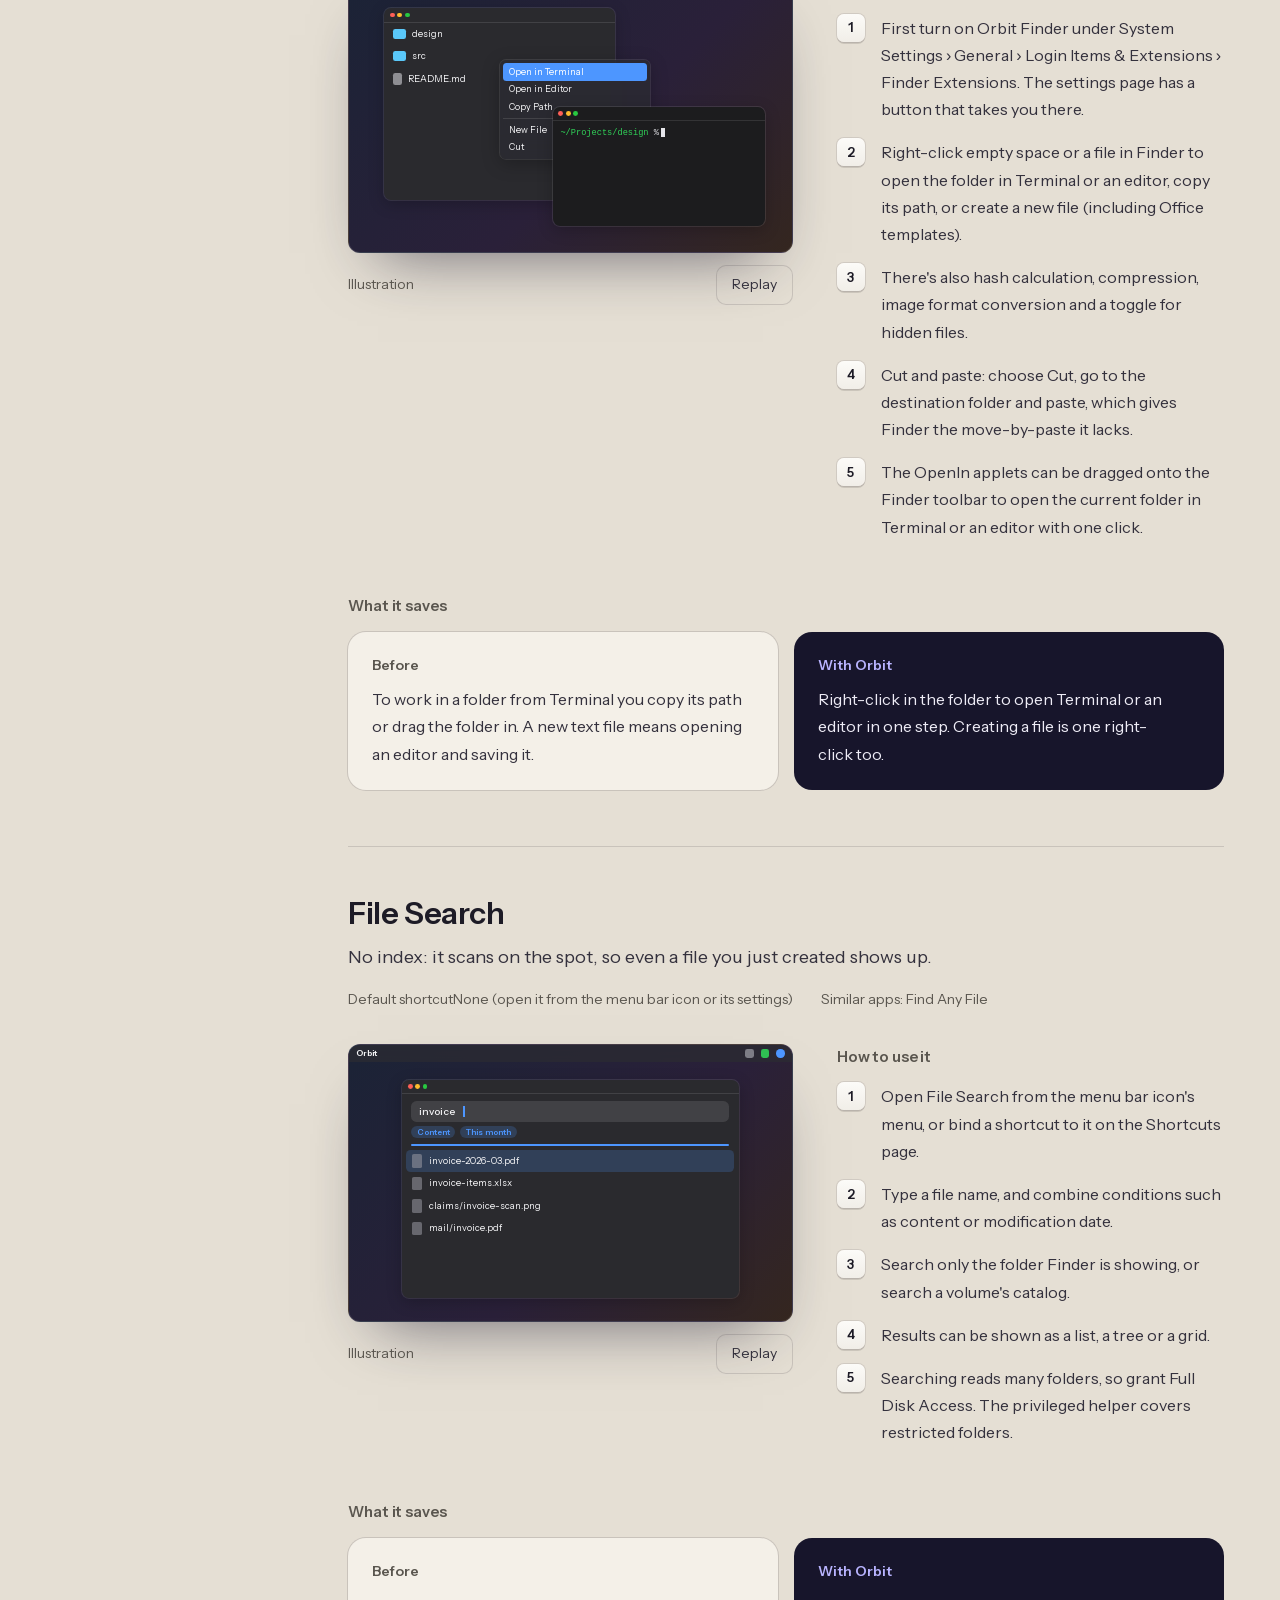
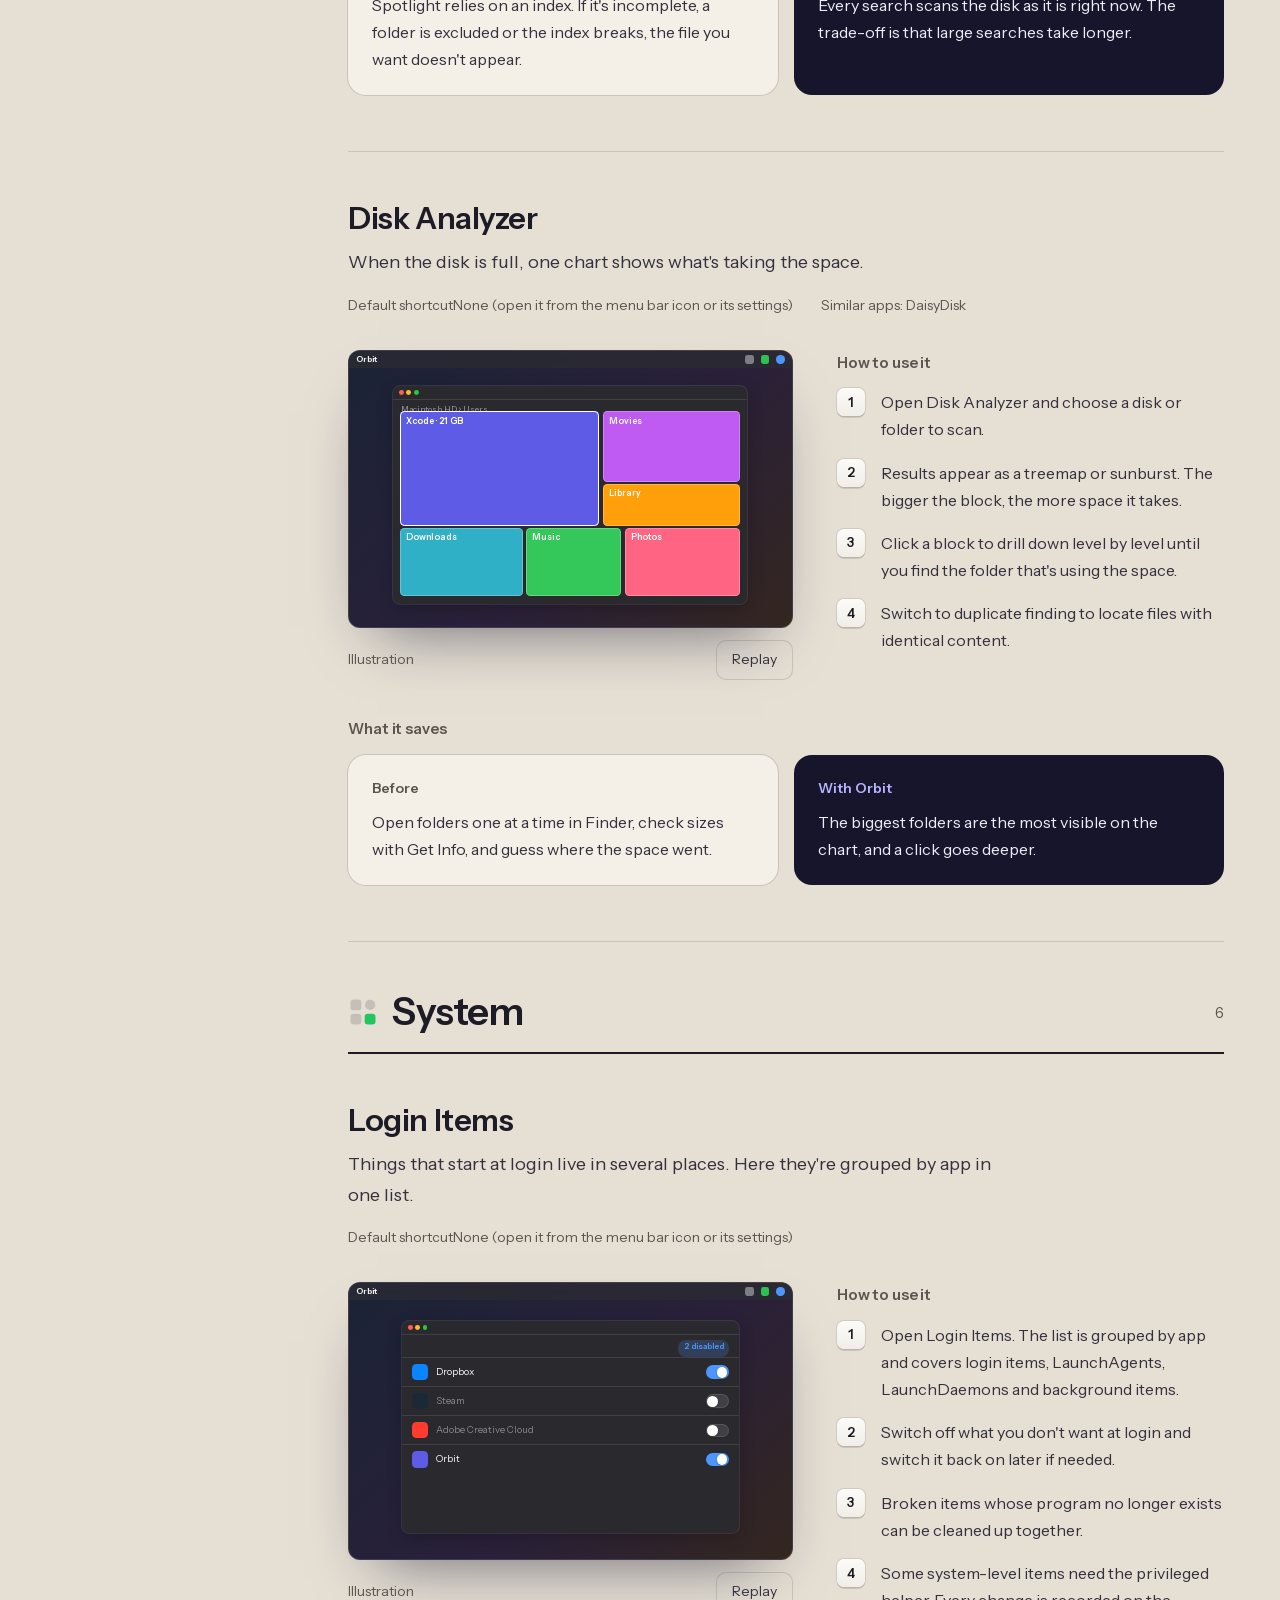
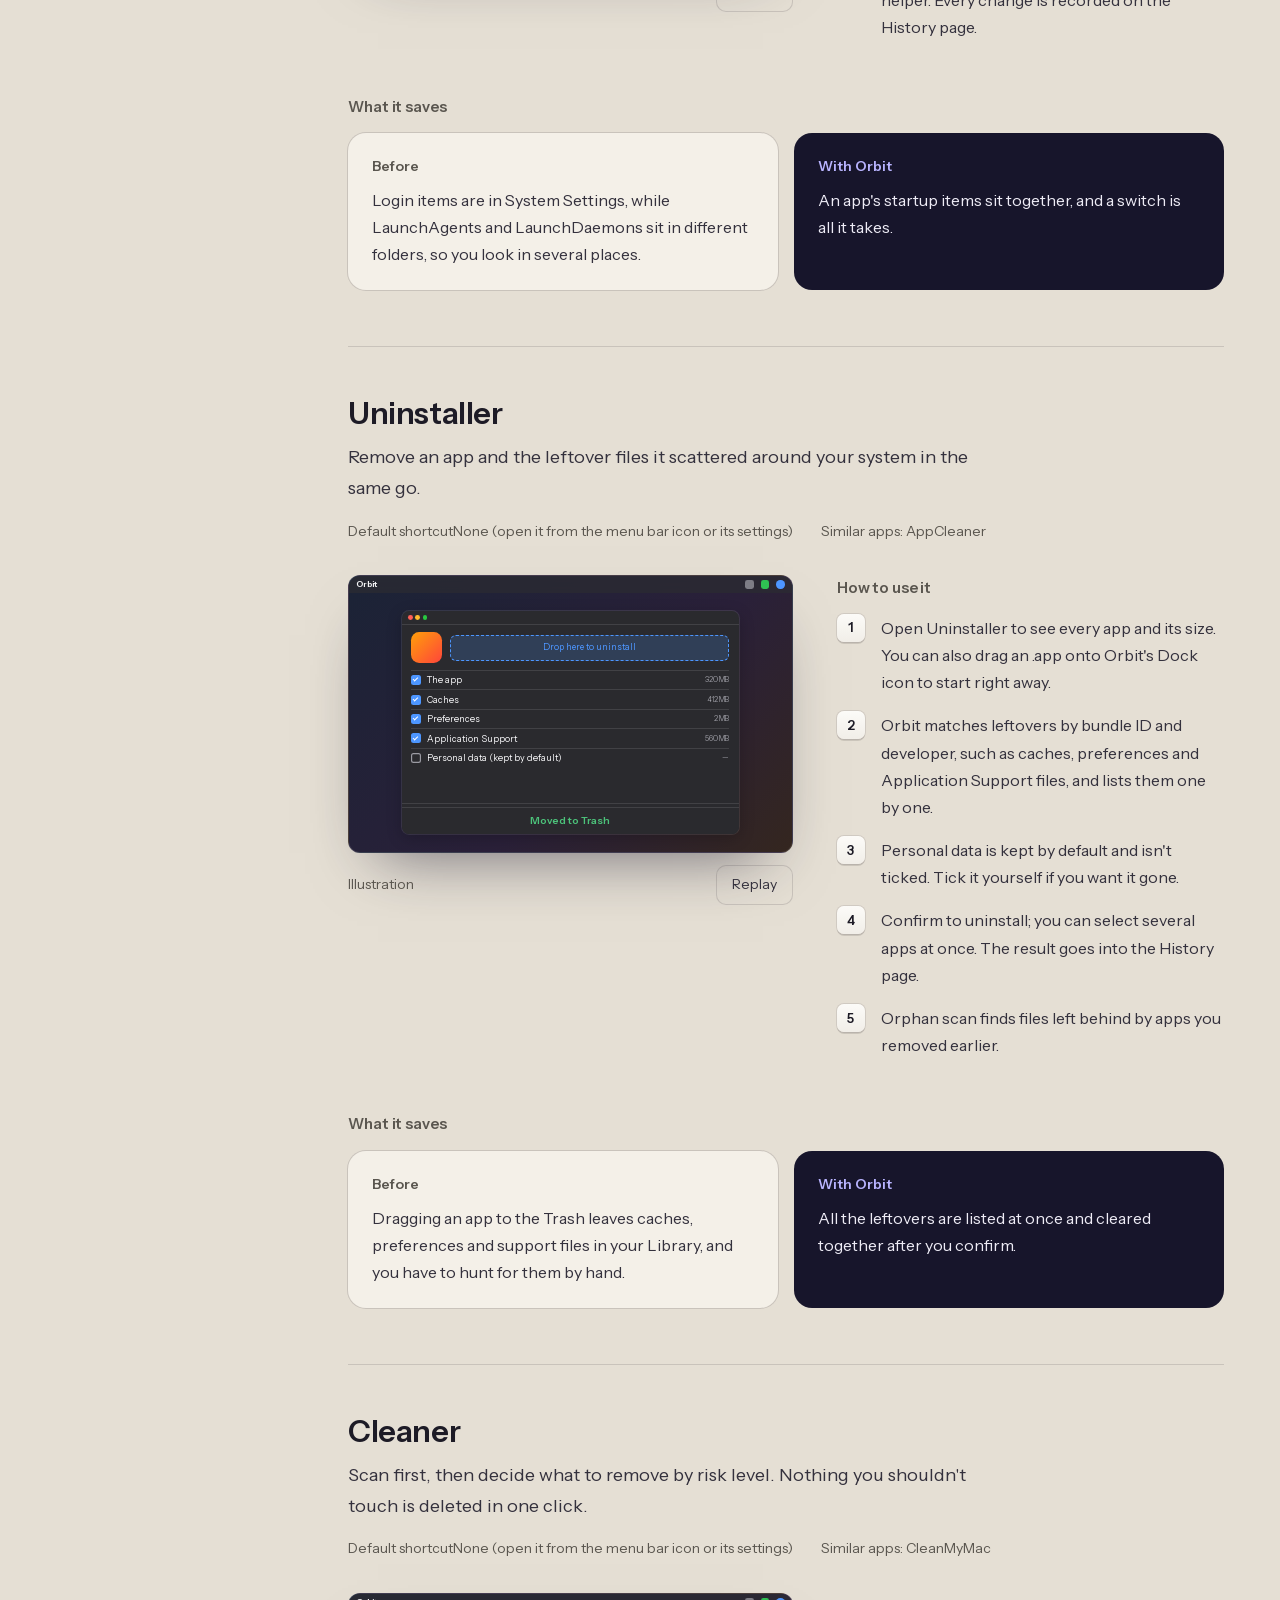
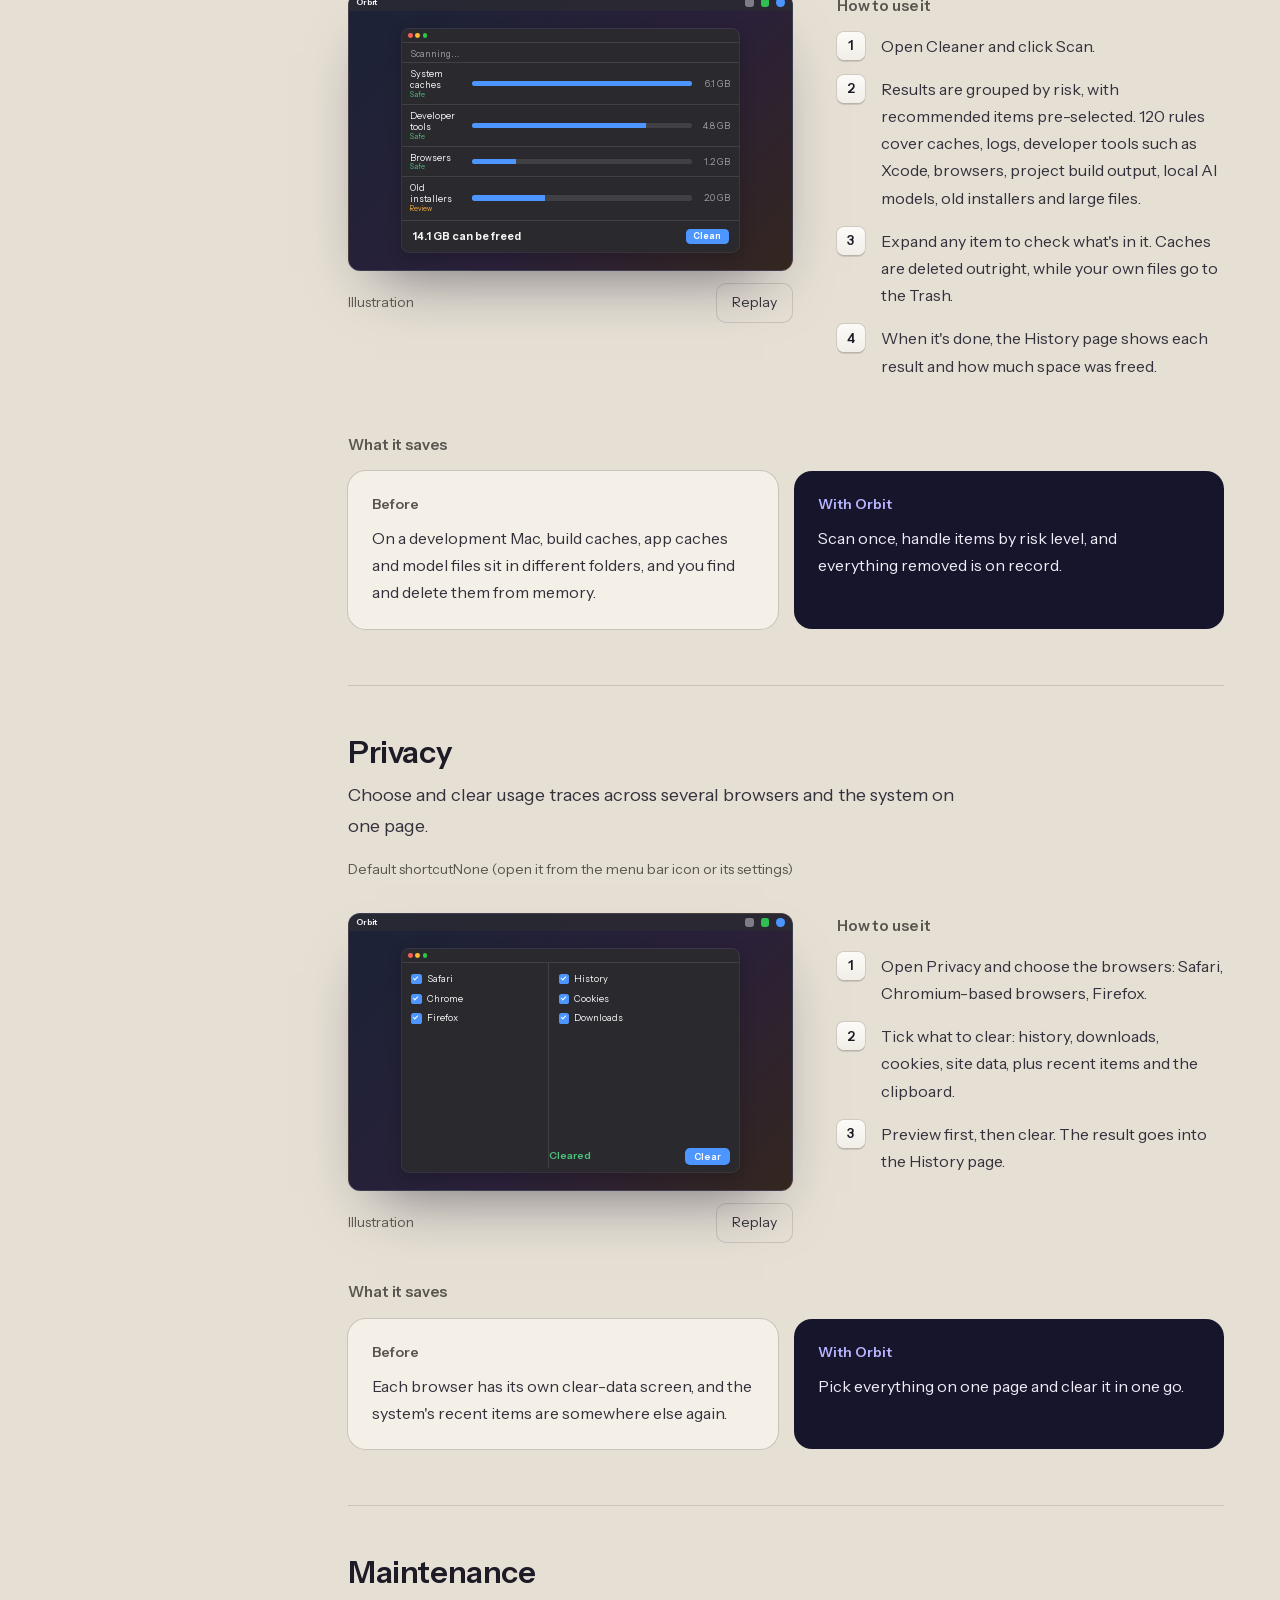
==== commit 8bde22c6: "主页改版为「桌面演示」：右侧一台随滚动演示六个功能的模拟 Mac，键帽做章节标题；教程页换成同一套样式；去掉开源致谢 - 新增 base.css（两页共用的字体、配色、页头页脚）、home.css /" ====
--- a/tutorial.html
+++ b/tutorial.html
@@ -28,7 +28,8 @@
     d.setAttribute('data-theme-pref', pref);
   })();
 </script>
-<link rel="stylesheet" href="assets/site.css">
+<link rel="preload" href="assets/fonts/instrument-sans-latin.woff2" as="font" type="font/woff2" crossorigin>
+<link rel="stylesheet" href="assets/base.css">
 <link rel="stylesheet" href="assets/demos.css">
 <link rel="stylesheet" href="assets/tutorial.css">
 <script src="assets/data.js" defer></script>
@@ -41,66 +42,68 @@
 <div class="read-bar" id="readBar" aria-hidden="true"></div>
 <a class="skip" href="#main" data-i18n="skip">跳到正文</a>
 
-<header class="top">
-  <div class="wrap top-in">
-    <a class="brand" href="./" aria-label="Orbit">
-      <img src="assets/img/icon-64.webp" srcset="assets/img/icon-64.webp 1x, assets/img/icon-128.webp 2x" width="30" height="30" alt="" decoding="async">
-      <span>Orbit</span>
+<header class="nav">
+  <a class="brand" href="./" aria-label="Orbit">
+    <img src="assets/img/icon-64.webp" srcset="assets/img/icon-64.webp 1x, assets/img/icon-128.webp 2x" width="34" height="34" alt="" decoding="async">
+    <span>Orbit</span>
+  </a>
+  <nav class="links" aria-label="主导航" data-i18n-attr="aria-label:navLabel">
+    <a href="./#modules" data-i18n="navFeatures">功能</a>
+    <a href="tutorial.html" aria-current="page" data-i18n="navTutorial">使用教程</a>
+    <a href="./#faq" data-i18n="navFaq">常见问题</a>
+    <a class="keep" href="./#download" data-i18n="navDownload">下载</a>
+  </nav>
+  <div class="ctrls">
+    <div class="seg" role="group" id="langSeg" aria-label="语言" data-i18n-attr="aria-label:langLabel">
+      <button type="button" data-lang="zh-Hans" lang="zh-Hans">简</button>
+      <button type="button" data-lang="en" lang="en">EN</button>
+      <button type="button" data-lang="zh-Hant" lang="zh-Hant">繁</button>
+    </div>
+    <div class="seg theme" role="group" id="themeSeg" aria-label="外观" data-i18n-attr="aria-label:themeLabel">
+      <button type="button" data-theme-btn="light" aria-label="浅色" title="浅色" data-i18n-attr="aria-label:themeLight;title:themeLight">
+        <svg viewBox="0 0 24 24" aria-hidden="true"><circle cx="12" cy="12" r="4"/><path d="M12 2.5v2M12 19.5v2M2.5 12h2M19.5 12h2M5.3 5.3l1.4 1.4M17.3 17.3l1.4 1.4M5.3 18.7l1.4-1.4M17.3 6.7l1.4-1.4"/></svg>
+      </button>
+      <button type="button" data-theme-btn="dark" aria-label="深色" title="深色" data-i18n-attr="aria-label:themeDark;title:themeDark">
+        <svg viewBox="0 0 24 24" aria-hidden="true"><path d="M19.5 14.5A8 8 0 0 1 9.5 4.5a8 8 0 1 0 10 10z"/></svg>
+      </button>
+      <button type="button" data-theme-btn="system" aria-label="跟随系统" title="跟随系统" data-i18n-attr="aria-label:themeSystem;title:themeSystem">
+        <svg viewBox="0 0 24 24" aria-hidden="true"><rect x="3" y="4.5" width="18" height="12" rx="2"/><path d="M8.5 20h7M12 16.5V20"/></svg>
+      </button>
+    </div>
+    <a class="gh" href="https://github.com/wangwanjie/Orbit" aria-label="GitHub" data-i18n-attr="aria-label:ghLabel">
+      <svg viewBox="0 0 16 16" aria-hidden="true"><path fill="currentColor" d="M8 0C3.58 0 0 3.58 0 8c0 3.54 2.29 6.53 5.47 7.59.4.07.55-.17.55-.38 0-.19-.01-.82-.01-1.49-2.01.37-2.53-.49-2.69-.94-.09-.23-.48-.94-.82-1.13-.28-.15-.68-.52-.01-.53.63-.01 1.08.58 1.23.82.72 1.21 1.87.87 2.33.66.07-.52.28-.87.51-1.07-1.78-.2-3.64-.89-3.64-3.95 0-.87.31-1.59.82-2.15-.08-.2-.36-1.02.08-2.12 0 0 .67-.21 2.2.82.64-.18 1.32-.27 2-.27.68 0 1.36.09 2 .27 1.53-1.04 2.2-.82 2.2-.82.44 1.1.16 1.92.08 2.12.51.56.82 1.27.82 2.15 0 3.07-1.87 3.75-3.65 3.95.29.25.54.73.54 1.48 0 1.07-.01 1.93-.01 2.2 0 .21.15.46.55.38A8.013 8.013 0 0 0 16 8c0-4.42-3.58-8-8-8z"/></svg>
     </a>
-    <nav class="nav">
-      <a href="./#features" data-i18n="navFeatures">功能</a>
-      <a href="tutorial.html" aria-current="page" data-i18n="navTutorial">使用教程</a>
-      <a href="./#download" data-i18n="navDownload">下载</a>
-      <a href="./#faq" data-i18n="navFaq">常见问题</a>
-    </nav>
-    <div class="ctrls">
-      <div class="seg" role="group" id="langSeg" aria-label="语言" data-i18n-attr="aria-label:langLabel">
-        <button type="button" data-lang="zh-Hans" lang="zh-Hans">简</button>
-        <button type="button" data-lang="en" lang="en">EN</button>
-        <button type="button" data-lang="zh-Hant" lang="zh-Hant">繁</button>
-      </div>
-      <div class="seg" role="group" id="themeSeg" aria-label="外观" data-i18n-attr="aria-label:themeLabel">
-        <button type="button" data-theme-btn="light" aria-label="浅色" title="浅色" data-i18n-attr="aria-label:themeLight;title:themeLight">
-          <svg viewBox="0 0 24 24" aria-hidden="true"><circle cx="12" cy="12" r="4"/><path d="M12 2.5v2M12 19.5v2M2.5 12h2M19.5 12h2M5.3 5.3l1.4 1.4M17.3 17.3l1.4 1.4M5.3 18.7l1.4-1.4M17.3 6.7l1.4-1.4"/></svg>
-        </button>
-        <button type="button" data-theme-btn="dark" aria-label="深色" title="深色" data-i18n-attr="aria-label:themeDark;title:themeDark">
-          <svg viewBox="0 0 24 24" aria-hidden="true"><path d="M19.5 14.5A8 8 0 0 1 9.5 4.5a8 8 0 1 0 10 10z"/></svg>
-        </button>
-        <button type="button" data-theme-btn="system" aria-label="跟随系统" title="跟随系统" data-i18n-attr="aria-label:themeSystem;title:themeSystem">
-          <svg viewBox="0 0 24 24" aria-hidden="true"><rect x="3" y="4.5" width="18" height="12" rx="2"/><path d="M8.5 20h7M12 16.5V20"/></svg>
-        </button>
-      </div>
-      <a class="gh" href="https://github.com/wangwanjie/Orbit" aria-label="GitHub" data-i18n-attr="aria-label:ghLabel">
-        <svg viewBox="0 0 16 16" aria-hidden="true"><path fill="currentColor" d="M8 0C3.58 0 0 3.58 0 8c0 3.54 2.29 6.53 5.47 7.59.4.07.55-.17.55-.38 0-.19-.01-.82-.01-1.49-2.01.37-2.53-.49-2.69-.94-.09-.23-.48-.94-.82-1.13-.28-.15-.68-.52-.01-.53.63-.01 1.08.58 1.23.82.72 1.21 1.87.87 2.33.66.07-.52.28-.87.51-1.07-1.78-.2-3.64-.89-3.64-3.95 0-.87.31-1.59.82-2.15-.08-.2-.36-1.02.08-2.12 0 0 .67-.21 2.2.82.64-.18 1.32-.27 2-.27.68 0 1.36.09 2 .27 1.53-1.04 2.2-.82 2.2-.82.44 1.1.16 1.92.08 2.12.51.56.82 1.27.82 2.15 0 3.07-1.87 3.75-3.65 3.95.29.25.54.73.54 1.48 0 1.07-.01 1.93-.01 2.2 0 .21.15.46.55.38A8.013 8.013 0 0 0 16 8c0-4.42-3.58-8-8-8z"/></svg>
-      </a>
-    </div>
   </div>
 </header>
 
-<main id="main" class="wrap tut">
-  <aside class="toc" id="toc" aria-label="教程目录" data-i18n-attr="aria-label:tocLabel"></aside>
-  <div class="tut-body">
-    <header class="tut-head" data-rv>
+<main id="main">
+  <header class="tut-head">
+    <div class="wrap">
       <h1 data-i18n="tutH1">Orbit 使用教程</h1>
-      <p data-i18n="tutLead"></p>
+      <p class="lead" data-i18n="tutLead"></p>
       <p class="fine" data-i18n="tutNote"></p>
-    </header>
-    <div id="tutContent"></div>
+      <!-- 默认快捷键速查：由 tutorial.js 按模块数据生成 -->
+      <div class="keystrip" id="keyStrip" aria-label="默认快捷键" data-i18n-attr="aria-label:shortcutLabel"></div>
+    </div>
+  </header>
+  <div class="wrap tut">
+    <aside class="toc" id="toc" aria-label="教程目录" data-i18n-attr="aria-label:tocLabel"></aside>
+    <div class="tut-body" id="tutContent"></div>
   </div>
 </main>
 
-<footer class="foot">
-  <div class="wrap foot-in">
-    <div class="foot-brand">
-      <img src="assets/img/icon-64.webp" width="24" height="24" alt="" loading="lazy" decoding="async">
-      <span>Orbit</span>
+<footer class="footer">
+  <div class="wrap">
+    <div class="foot-top">
+      <a class="brand" href="./"><img src="assets/img/icon-64.webp" alt="" width="34" height="34" loading="lazy" decoding="async"><span>Orbit</span></a>
+      <nav class="foot-links" aria-label="页脚链接" data-i18n-attr="aria-label:footLabel">
+        <a href="./" data-i18n="backHome">返回首页</a>
+        <a href="https://github.com/wangwanjie/Orbit">GitHub</a>
+        <a href="https://github.com/wangwanjie/Orbit/issues" data-i18n="feedback">反馈</a>
+        <a href="https://vanjay.cn" data-i18n="more">VanJay 的更多作品</a>
+      </nav>
     </div>
-    <nav class="foot-links" aria-label="页脚链接" data-i18n-attr="aria-label:footLabel">
-      <a href="./" data-i18n="backHome">返回首页</a>
-      <a href="https://github.com/wangwanjie/Orbit">GitHub</a>
-      <a href="https://github.com/wangwanjie/Orbit/issues" data-i18n="feedback">反馈</a>
-    </nav>
-    <p class="copy">© 2026 VanJay</p>
+    <p class="copy"><span data-i18n="h.copy">Orbit 由 VanJay 制作。</span> © 2026 VanJay</p>
   </div>
 </footer>
 </body>
--- a/assets/base.css
+++ b/assets/base.css
@@ -0,0 +1,153 @@
+/* Orbit 官网公共样式：字体、配色（浅色 / 深色）、页头、页脚。首页与教程页共用。 */
+
+/* Instrument Sans（SIL OFL）只覆盖基本拉丁字符；中文与中文标点交给系统字体 */
+@font-face {
+  font-family: "Instrument Sans";
+  font-style: normal;
+  font-weight: 400 700;
+  font-display: swap;
+  src: url("fonts/instrument-sans-latin.woff2") format("woff2");
+  unicode-range: U+0000-00FF, U+0131, U+0152-0153, U+02BB-02BC, U+02C6, U+02DA, U+02DC, U+2013-2014, U+20AC, U+2122, U+2212;
+}
+
+
+:root {
+  --bg: #E5DFD4;
+  --bg-2: #DAD3C6;
+  --paper: #F4F0E8;
+  --ink: #1D1B26;
+  --ink-2: #34313D;
+  --mute: #5A564F;
+  --line: rgba(29, 27, 38, .14);
+  --acc: #4338CA;
+  --acc-deep: #2E2790;
+  --night: #17152B;
+  --night-2: #221F3D;
+  --night-ink: #EEECF6;
+  --night-mute: #ABA7C4;
+  --font: "Instrument Sans", -apple-system, BlinkMacSystemFont, "PingFang SC", "Hiragino Sans GB", "Microsoft YaHei", sans-serif;
+  --sys: -apple-system, BlinkMacSystemFont, "SF Pro Text", "PingFang SC", "Helvetica Neue", sans-serif;
+  --pad: clamp(20px, 4.4vw, 64px);
+  /* 随主题变化的阴影、按键与悬停色 */
+  --hover: rgba(29, 27, 38, .06);
+  --edge: rgba(29, 27, 38, .28);
+  --key-top: #FCFBF8;
+  --key-bot: #F1EEE8;
+  --key-side: #CBC5BB;
+  --key-ring: rgba(29, 27, 38, .1);
+  --key-shadow: rgba(29, 27, 38, .35);
+  --kbd-inset: rgba(29, 27, 38, .12);
+  --glyph: rgba(29, 27, 38, .16);
+  color-scheme: light;
+}
+
+* { box-sizing: border-box; }
+html { -webkit-text-size-adjust: 100%; }
+body {
+  margin: 0; background: var(--bg); color: var(--ink);
+  font: 400 16px/1.7 var(--font);
+  -webkit-font-smoothing: antialiased;
+  overflow-x: clip;
+}
+h1, h2, h3 { font-weight: 600; margin: 0; letter-spacing: -.01em; text-wrap: balance; }
+p { margin: 0; text-wrap: pretty; }
+a { color: inherit; }
+button { font: inherit; color: inherit; }
+img { max-width: 100%; display: block; }
+:focus-visible { outline: 2px solid var(--acc); outline-offset: 3px; border-radius: 6px; }
+.skip { position: absolute; left: -999px; top: 8px; }
+.skip:focus { left: 8px; z-index: 100; background: var(--paper); padding: 10px 14px; }
+
+
+/* ---------- 页头 ---------- */
+.nav {
+  display: flex; align-items: center; gap: 28px; height: 72px; padding: 0 var(--pad);
+  position: relative; z-index: 5;
+}
+.brand { display: flex; align-items: center; gap: 10px; text-decoration: none; font-weight: 600; font-size: 19px; letter-spacing: -.01em; min-height: 44px; }
+.brand img { width: 34px; height: 34px; }
+.brand span { font-family: var(--font); }
+.nav .links { display: flex; gap: 4px; margin-left: auto; }
+.ctrls { display: flex; align-items: center; gap: 10px; }
+.nav .links a, .nav .gh {
+  display: inline-flex; align-items: center; min-height: 44px; padding: 0 12px; text-decoration: none;
+  font-size: 15px; color: var(--ink-2); border-radius: 8px;
+}
+.nav .links a:hover, .nav .gh:hover { background: var(--hover); }
+.nav .gh { width: 44px; justify-content: center; padding: 0; }
+.nav .gh svg { width: 20px; height: 20px; }
+
+.nav .links a[aria-current="page"] { color: var(--ink); font-weight: 600; }
+.wrap { max-width: 1312px; margin: 0 auto; }
+
+/* ---------- 页头：语言与外观切换 ---------- */
+.seg { display: inline-flex; padding: 3px; border-radius: 10px; background: var(--hover); box-shadow: inset 0 0 0 1px var(--line); }
+.seg button {
+  min-width: 36px; height: 32px; padding: 0 8px; border: 0; border-radius: 7px; background: transparent; cursor: pointer;
+  display: inline-grid; place-items: center; font-size: 13px; font-weight: 600; color: var(--mute);
+}
+.seg button:hover { color: var(--ink); }
+.seg button[aria-pressed="true"] { background: var(--paper); color: var(--ink); box-shadow: 0 1px 2px rgba(0, 0, 0, .14); }
+.seg svg { width: 15px; height: 15px; fill: none; stroke: currentColor; stroke-width: 1.8; stroke-linecap: round; stroke-linejoin: round; }
+@media (max-width: 1100px) {
+  .nav .links a:not(.keep) { display: none; }
+}
+@media (max-width: 560px) {
+  .seg.theme, .nav .gh { display: none; }
+  .seg button { min-width: 34px; }
+}
+@media (max-width: 900px) {
+  body { font-size: 16px; }
+  .nav { height: 60px; gap: 8px; }
+  .nav .links a:not(.keep) { display: none; }
+}
+
+/* 页脚 */
+.footer { padding: 72px var(--pad) 56px; background: var(--night); color: var(--night-ink); }
+.foot-top { display: flex; justify-content: space-between; align-items: flex-start; gap: 40px; flex-wrap: wrap; }
+.foot-top .brand { color: var(--night-ink); }
+.foot-links { display: flex; flex-wrap: wrap; gap: 4px 8px; }
+.foot-links a { display: inline-flex; align-items: center; min-height: 44px; padding: 0 12px; text-decoration: none; color: var(--night-ink); border-radius: 8px; font-size: 15px; }
+.foot-links a:hover { background: rgba(255, 255, 255, .08); }
+.copy { margin-top: 36px; padding-top: 24px; border-top: 1px solid rgba(255, 255, 255, .12); font-size: 14px; color: var(--night-mute); }
+
+
+/* ---------- 深色外观 ---------- */
+[data-theme="dark"] {
+  --bg: #141318;
+  --bg-2: #1C1B22;
+  --paper: #24232B;
+  --ink: #EEECF3;
+  --ink-2: #CDCAD6;
+  --mute: #A29EAD;
+  --line: rgba(255, 255, 255, .12);
+  --acc: #5A4FEA;
+  --acc-deep: #6C62F2;
+  --night: #0D0C17;
+  --night-2: #1E1C34;
+  --hover: rgba(255, 255, 255, .07);
+  --edge: rgba(255, 255, 255, .3);
+  --key-top: #3A3943;
+  --key-bot: #2E2D36;
+  --key-side: #18171D;
+  --key-ring: rgba(255, 255, 255, .08);
+  --key-shadow: rgba(0, 0, 0, .6);
+  --kbd-inset: rgba(0, 0, 0, .35);
+  --glyph: rgba(255, 255, 255, .2);
+  color-scheme: dark;
+}
+[data-theme="dark"] .footer { box-shadow: inset 0 1px 0 rgba(255, 255, 255, .06); }
+
+/* 教程页的示意动画（demos.css）沿用旧变量名，这里给出对应关系 */
+:root, [data-theme="dark"] {
+  --muted: var(--mute);
+  --accent: var(--acc);
+  --panel: var(--paper);
+  --line-2: var(--line);
+  --sans: var(--font);
+  --mono: ui-monospace, "SF Mono", SFMono-Regular, Menlo, Consolas, monospace;
+}
+
+@media (prefers-reduced-motion: reduce) {
+  *, *::before, *::after { transition-duration: .01ms !important; }
+}
--- a/assets/tutorial.css
+++ b/assets/tutorial.css
@@ -1,58 +1,137 @@
-/* 教程页布局 */
-.tut { display: grid; grid-template-columns: 220px minmax(0, 1fr); gap: 56px; padding-top: 40px; padding-bottom: 72px; align-items: start; }
-.toc { position: sticky; top: 84px; max-height: calc(100vh - 104px); overflow-y: auto; font-size: 14px; padding-right: 4px; }
-.toc h4 { margin: 18px 0 6px; font-size: 12px; font-weight: 600; color: var(--muted); }
+/* 教程页：与首页同一套语言（暖沙底、键帽、深靛色块）。公共部分在 base.css。 */
+
+html { scroll-behavior: smooth; scroll-padding-top: 24px; }
+a { text-underline-offset: 3px; }
+
+/* 阅读进度条 */
+.read-bar { position: fixed; left: 0; top: 0; right: 0; height: 3px; z-index: 60; background: var(--acc); transform-origin: left; transform: scaleX(0); pointer-events: none; }
+
+/* 滚动入场：脚本加上 .fx 后才隐藏，脚本失败时内容照常显示 */
+.fx [data-rv] { opacity: 0; transform: translateY(16px); transition: opacity .6s ease, transform .7s cubic-bezier(.2, .8, .2, 1); transition-delay: calc(var(--i, 0) * 70ms); }
+.fx [data-rv].in { opacity: 1; transform: none; }
+
+/* 键帽：教程里的快捷键都长这样 */
+kbd.k, .keystrip kbd {
+  display: inline-block; font: 600 14px/1 -apple-system, BlinkMacSystemFont, "SF Pro Text", sans-serif; letter-spacing: .03em;
+  padding: 7px 9px 8px; border-radius: 8px; color: var(--ink); white-space: nowrap;
+  background: linear-gradient(180deg, var(--key-top), var(--key-bot));
+  box-shadow: 0 0 0 1px var(--key-ring), 0 2px 0 var(--key-side), 0 3px 6px -3px var(--key-shadow);
+}
+
+/* ---------- 页首 ---------- */
+.tut-head { padding: 72px var(--pad) 64px; }
+.tut-head h1 { font-size: clamp(40px, 5vw, 72px); line-height: 1.06; letter-spacing: -.025em; word-break: keep-all; }
+.tut-head .lead { margin-top: 22px; font-size: 19px; color: var(--ink-2); max-width: 32em; }
+.tut-head .fine { margin-top: 10px; font-size: 14px; color: var(--mute); }
+.keystrip { display: flex; flex-wrap: wrap; gap: 10px; margin-top: 40px; padding-top: 28px; border-top: 2px solid var(--ink); }
+.keystrip a {
+  display: inline-flex; align-items: center; gap: 12px; min-height: 52px; padding: 0 16px 0 8px; border-radius: 12px;
+  background: var(--paper); box-shadow: 0 0 0 1px var(--line); text-decoration: none; font-size: 15px; color: var(--ink-2);
+  transition: box-shadow .15s, transform .15s;
+}
+.keystrip a:hover { box-shadow: 0 0 0 1.5px var(--acc); transform: translateY(-1px); }
+
+/* ---------- 正文：左侧目录 + 右侧内容 ---------- */
+/* 宽度扣掉两侧留白，和页首、页头的左边线对齐 */
+.tut { display: grid; grid-template-columns: 220px minmax(0, 1fr); gap: 72px; width: calc(100% - var(--pad) * 2); padding: 24px 0 120px; align-items: start; }
+.toc { position: sticky; top: 24px; max-height: calc(100vh - 48px); overflow-y: auto; font-size: 15px; padding: 4px 4px 4px 0; scrollbar-width: thin; }
+/* 目录本身可滚动，链接不能用负外边距（会被裁掉）；分组标题缩进同样的 12px 来和链接文字对齐 */
+.toc h4 { margin: 20px 0 6px; padding-left: 12px; font-size: 13px; font-weight: 600; color: var(--mute); }
 .toc h4:first-child { margin-top: 0; }
-.toc a { display: block; padding: 4px 10px; margin-left: -10px; border-radius: 7px; color: var(--ink-2); }
-.toc a:hover { background: var(--bg-2); text-decoration: none; }
-.toc a.on { background: var(--accent-soft); color: var(--accent); font-weight: 600; }
+.toc a { display: flex; align-items: center; min-height: 34px; padding: 0 12px; border-radius: 8px; color: var(--ink-2); text-decoration: none; }
+.toc a:hover { background: var(--hover); }
+.toc a.on { background: var(--night); color: var(--night-ink); font-weight: 600; }
 
-.tut-head { padding-bottom: 28px; border-bottom: 1px solid var(--line); }
-.tut-head h1 { font-size: clamp(28px, 4vw, 40px); font-weight: 700; }
-.tut-head p { margin-top: 12px; color: var(--ink-2); max-width: 40em; }
-.tut-head .fine { color: var(--muted); }
+/* 开始之前 / 通用技巧：和首页「约定」同样的细线列表 */
+.block { padding: 0 0 72px; }
+.block + .part-title { margin-top: 24px; }
+.sect-h { font-size: clamp(30px, 3vw, 42px); line-height: 1.15; letter-spacing: -.02em; }
+.sect-lead { margin-top: 10px; font-size: 17px; color: var(--ink-2); }
+.start-steps, .tip-grid { margin-top: 32px; display: grid; grid-template-columns: 1fr 1fr; gap: 0 48px; border-top: 2px solid var(--ink); }
+.start-steps > div, .tip-grid > div { padding: 22px 0 24px; border-bottom: 1px solid var(--line); }
+.start-steps h3, .tip-grid h3 { display: flex; align-items: center; gap: 12px; font-size: 19px; line-height: 1.35; }
+.start-steps h3 span {
+  display: inline-grid; place-items: center; width: 32px; height: 32px; flex: none; border-radius: 8px; font-size: 15px;
+  background: linear-gradient(180deg, var(--key-top), var(--key-bot)); box-shadow: 0 0 0 1px var(--key-ring), 0 2px 0 var(--key-side);
+}
+.start-steps p, .tip-grid p { margin-top: 8px; font-size: 16px; color: var(--ink-2); }
 
-.part-title { margin: 56px 0 4px; font-size: 13px; font-weight: 600; color: var(--muted); }
-.mod { padding: 40px 0 44px; border-bottom: 1px solid var(--line); }
-.mod:last-child { border-bottom: 0; }
-.mod > header h2 { font-size: 26px; font-weight: 700; }
-.mod .tagline { margin-top: 8px; font-size: 17px; color: var(--ink-2); max-width: 40em; }
-.mod .meta { margin-top: 12px; display: flex; flex-wrap: wrap; gap: 6px 22px; font-size: 13.5px; color: var(--muted); }
-.mod .meta kbd.k { margin-left: 4px; }
-.mod-body { margin-top: 24px; display: grid; grid-template-columns: minmax(0, 1.1fr) minmax(0, 1fr); gap: 32px; align-items: start; }
-.how h3, .gain h3 { font-size: 14px; font-weight: 650; color: var(--muted); margin-bottom: 10px; }
+/* 分组标题：与首页模块索引同一个 2×2 标记 */
+.part-title { display: flex; align-items: center; gap: 14px; margin-top: 48px; padding: 0 0 18px; border-bottom: 2px solid var(--ink); }
+.part-title h2 { font-size: clamp(30px, 3vw, 42px); line-height: 1.15; letter-spacing: -.02em; }
+.part-title span { margin-left: auto; font-size: 15px; color: var(--mute); }
+.glyph { width: 30px; height: 30px; flex: none; }
+.glyph rect, .glyph circle { fill: var(--glyph); }
+
+/* 模块 */
+.mod { padding: 48px 0 56px; border-bottom: 1px solid var(--line); }
+.mod > header h3 { font-size: clamp(26px, 2.4vw, 34px); line-height: 1.2; letter-spacing: -.015em; }
+.mod .tagline { margin-top: 10px; font-size: 18px; color: var(--ink-2); max-width: 36em; }
+.mod .meta { margin-top: 16px; display: flex; flex-wrap: wrap; align-items: center; gap: 8px 28px; font-size: 14px; color: var(--mute); }
+.mod .meta kbd.k { margin-left: 10px; }
+.mod-body { margin-top: 32px; display: grid; grid-template-columns: minmax(0, 1.15fr) minmax(0, 1fr); gap: 44px; align-items: start; }
+.how h3, .gain h3 { font-size: 15px; font-weight: 600; color: var(--mute); margin-bottom: 14px; }
 .how ol { margin: 0; padding: 0; list-style: none; counter-reset: step; }
-.how li { position: relative; padding: 0 0 12px 32px; font-size: 15px; line-height: 1.65; color: var(--ink-2); counter-increment: step; }
+.how li { position: relative; padding: 0 0 16px 44px; font-size: 16px; line-height: 1.7; color: var(--ink-2); counter-increment: step; }
 .how li::before {
-  content: counter(step); position: absolute; left: 0; top: 1px; width: 22px; height: 22px; border-radius: 50%;
-  display: grid; place-items: center; font-size: 12px; font-weight: 600; color: var(--accent); background: var(--accent-soft);
+  content: counter(step); position: absolute; left: 0; top: -1px; width: 28px; height: 28px; border-radius: 7px;
+  display: grid; place-items: center; font: 600 13px/1 var(--font); color: var(--ink);
+  background: linear-gradient(180deg, var(--key-top), var(--key-bot)); box-shadow: 0 0 0 1px var(--key-ring), 0 2px 0 var(--key-side);
 }
-.gain { margin-top: 28px; }
-.ba { display: grid; grid-template-columns: 1fr 1fr; gap: 14px; }
-.ba > div { padding: 16px 18px; border-radius: var(--r); border: 1px solid var(--line-2); background: var(--panel); }
-.ba > div span { display: block; margin-bottom: 6px; font-size: 12px; font-weight: 650; color: var(--muted); }
-.ba > div p { font-size: 14.5px; line-height: 1.65; color: var(--ink-2); }
-.ba .after { border-color: color-mix(in srgb, var(--accent) 55%, var(--line-2)); background: var(--accent-soft); }
-.ba .after span { color: var(--accent); }
-.tip { margin-top: 14px; font-size: 14px; color: var(--muted); }
-.tip b { color: var(--ink-2); margin-right: 6px; }
+.gain { margin-top: 36px; }
+.ba { display: grid; grid-template-columns: 1fr 1fr; gap: 16px; }
+.ba > div { padding: 22px 24px; border-radius: 18px; }
+.ba > div span { display: block; margin-bottom: 8px; font-size: 14px; font-weight: 600; }
+.ba > div p { font-size: 16px; line-height: 1.7; }
+.ba .before { background: var(--paper); box-shadow: 0 0 0 1px var(--line); }
+.ba .before span { color: var(--mute); }
+.ba .before p { color: var(--ink-2); }
+.ba .after { background: var(--night); color: var(--night-ink); }
+.ba .after span { color: #B9B4FF; }
+.ba .after p { color: var(--night-ink); }
+.tip { margin-top: 18px; font-size: 15px; color: var(--ink-2); padding: 14px 18px; border-radius: 12px; background: var(--bg-2); }
+.tip b { color: var(--ink); margin-right: 8px; }
 
-.start-steps { margin-top: 16px; display: grid; grid-template-columns: 1fr 1fr; gap: 14px; }
-.start-steps > div { padding: 16px 18px; border-radius: var(--r); border: 1px solid var(--line-2); background: var(--panel); }
-.start-steps h3, .tip-grid h3 { font-size: 15px; font-weight: 650; }
-.start-steps p, .tip-grid p { margin-top: 4px; font-size: 14.5px; color: var(--muted); line-height: 1.65; }
-.start-steps h3 span { display: inline-grid; place-items: center; width: 22px; height: 22px; margin-right: 8px; border-radius: 50%; font-size: 12px; background: var(--accent-soft); color: var(--accent); }
-.tip-grid { margin-top: 16px; display: grid; grid-template-columns: 1fr 1fr; gap: 22px 32px; }
-.sect-h { margin-top: 0; font-size: 24px; font-weight: 700; }
-.sect-lead { margin-top: 6px; color: var(--muted); }
-.block { padding: 48px 0 8px; }
+/* 示意动画：固定为深色桌面，壁纸与首页那台 Mac 一致 */
+.stage-dark { border-radius: 14px; box-shadow: 0 30px 60px -30px rgba(23, 21, 43, .6); }
+[data-theme="dark"] .stage-dark .stage {
+  --wall:
+    radial-gradient(70% 45% at 72% 100%, rgba(255, 178, 122, .9) 0%, rgba(244, 128, 112, .5) 32%, rgba(180, 90, 170, 0) 70%),
+    linear-gradient(180deg, #120F33 0%, #1E1A55 30%, #3A2F8F 56%, #6A48B4 76%, #B565A6 90%, #F09B7C 100%);
+  --glass: rgba(36, 34, 48, .9); --win: #1F1F24; --wtext: #F2F2F5; --wmute: #A1A1A8;
+  --wline: rgba(255, 255, 255, .1); --acc: #8B85FF; --acc-soft: rgba(124, 116, 255, .24); --dim: rgba(0, 0, 0, .5);
+  border: 0; border-radius: 14px; box-shadow: 0 0 0 1px rgba(23, 21, 43, .3);
+}
+.demo-cap { margin-top: 12px; font-size: 14px; color: var(--mute); }
+.replay {
+  min-height: 40px; padding: 0 16px; border: 0; border-radius: 10px; cursor: pointer; font-size: 14px; color: var(--ink-2);
+  background: transparent; box-shadow: inset 0 0 0 1px var(--line);
+}
+.replay:hover { box-shadow: inset 0 0 0 1.5px var(--ink-2); color: var(--ink); }
 
+[data-theme="dark"] .toc a.on { background: var(--acc); color: #fff; }
+[data-theme="dark"] .ba .after { box-shadow: inset 0 0 0 1px rgba(255, 255, 255, .08); }
+
+/* ---------- 窄屏 ---------- */
 @media (max-width: 1000px) {
-  .tut { grid-template-columns: 1fr; gap: 24px; }
-  .toc { position: static; max-height: none; display: flex; flex-wrap: wrap; gap: 4px 6px; padding: 0 0 16px; border-bottom: 1px solid var(--line); }
+  .tut { grid-template-columns: 1fr; gap: 8px; }
+  .toc { position: static; max-height: none; display: flex; flex-wrap: nowrap; overflow-x: auto; gap: 6px; padding: 0 0 16px; margin: 0 calc(var(--pad) * -1); padding-left: var(--pad); scrollbar-width: none; }
+  .toc::-webkit-scrollbar { display: none; }
   .toc h4 { display: none; }
-  .toc a { margin: 0; padding: 3px 10px; background: var(--bg-2); border-radius: 20px; font-size: 13px; }
+  .toc a { flex: none; margin: 0; min-height: 40px; padding: 0 14px; background: var(--paper); box-shadow: 0 0 0 1px var(--line); border-radius: 20px; font-size: 14px; }
 }
 @media (max-width: 800px) {
-  .mod-body, .ba, .start-steps, .tip-grid { grid-template-columns: 1fr; }
+  .tut-head { padding: 40px var(--pad) 40px; }
+  .tut-head .lead { font-size: 17px; }
+  .keystrip { margin-top: 28px; padding-top: 20px; }
+  .keystrip a { font-size: 15px; }
+  .mod-body, .ba, .start-steps, .tip-grid { grid-template-columns: 1fr; gap: 16px; }
+  .mod-body { gap: 28px; }
+  .start-steps, .tip-grid { gap: 0; }
+  .mod { padding: 36px 0 44px; }
+  .mod .tagline { font-size: 17px; }
+  .part-title { margin-top: 32px; }
 }
+@media (prefers-reduced-motion: reduce) {
+  .fx [data-rv] { opacity: 1; transform: none; transition: none; }
+}
